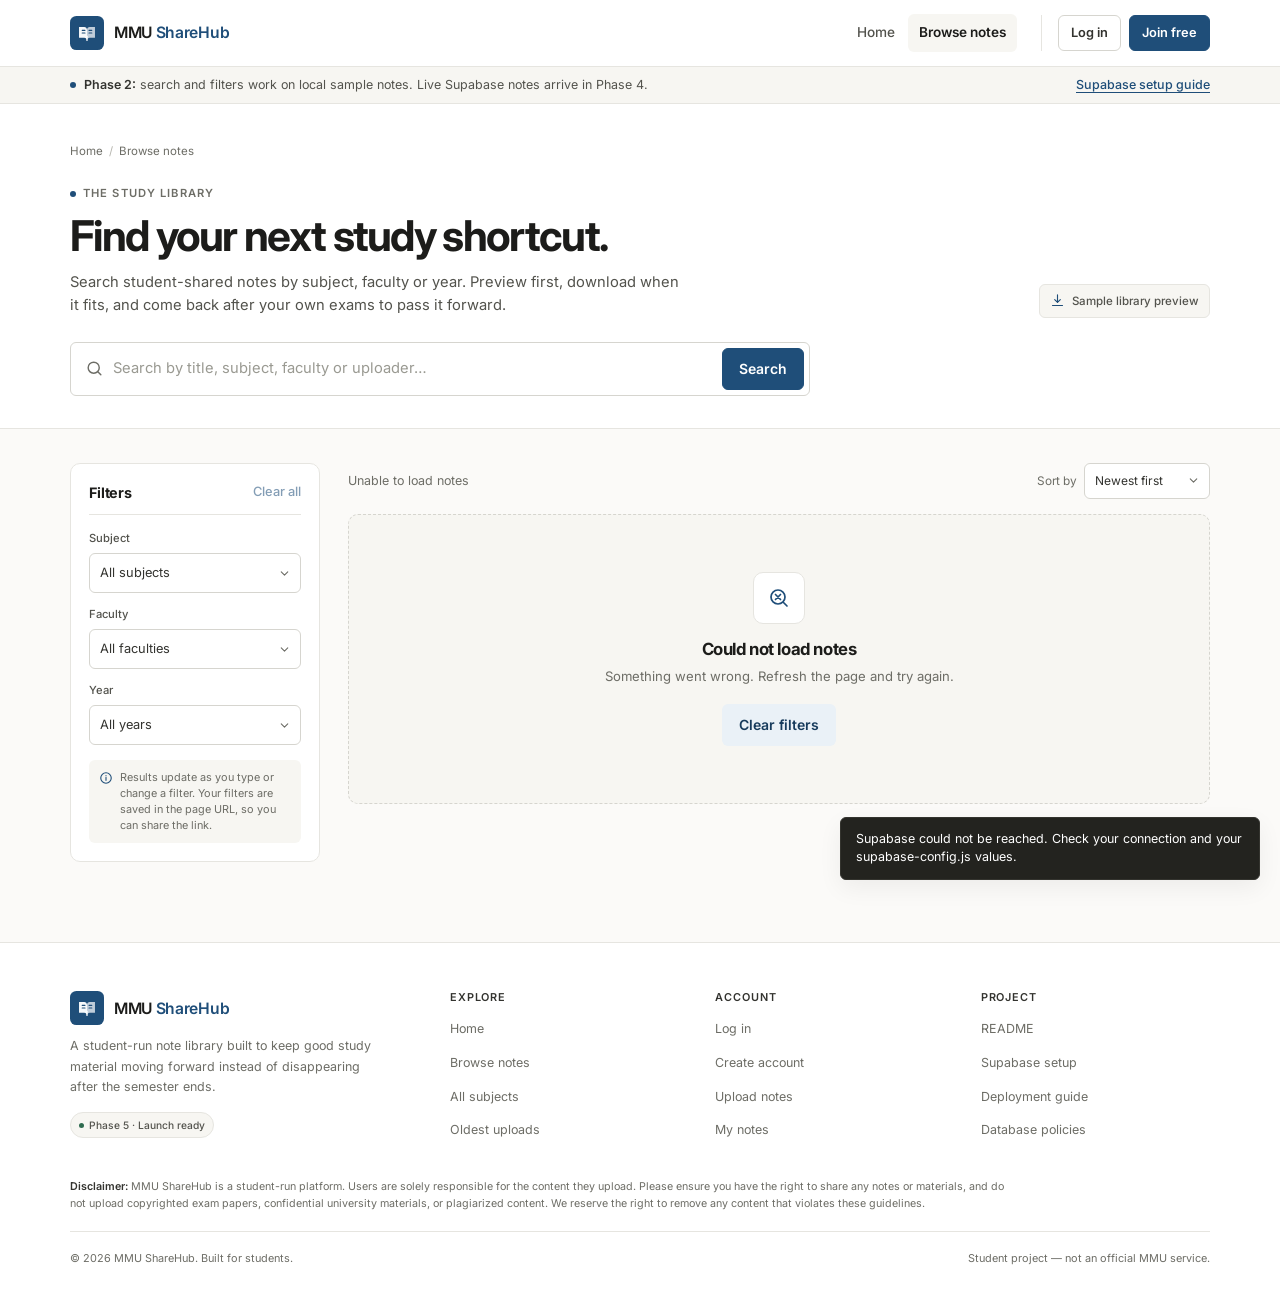
==== browse.html @ 8dc892ee "Initial Commit" ====
<!DOCTYPE html>
<html lang="en">
<head>
  <meta charset="UTF-8">
  <meta name="viewport" content="width=device-width, initial-scale=1.0">
  <meta name="description" content="Browse and search student-shared exam notes by subject, faculty and year. Preview or download for free on MMU ShareHub.">
  <meta name="theme-color" content="#1f4e79">
  <title>Browse notes — MMU ShareHub</title>
  <link rel="preconnect" href="https://fonts.googleapis.com">
  <link rel="preconnect" href="https://fonts.gstatic.com" crossorigin>
  <link href="https://fonts.googleapis.com/css2?family=Inter:wght@400;500;600;700&display=swap" rel="stylesheet">
  <link rel="icon" href="assets/favicon.svg" type="image/svg+xml">
  <link rel="stylesheet" href="css/styles.css">
</head>
<body data-page="browse">
  <a class="skip-link" href="#main">Skip to content</a>

  <header class="site-header" data-header>
    <div class="container header-inner">
      <a class="brand" href="index.html" aria-label="MMU ShareHub home">
        <span class="brand-mark">
          <img src="assets/logo-mark.svg" alt="" width="41" height="41">
        </span>
        <span class="brand-name">MMU <span>ShareHub</span></span>
      </a>

      <button class="nav-toggle" type="button" aria-label="Open navigation" aria-expanded="false" aria-controls="site-nav" data-nav-toggle>
        <span></span>
        <span></span>
        <span></span>
      </button>

      <nav class="site-nav" id="site-nav" aria-label="Main navigation">
        <div class="nav-links">
          <a class="nav-link" href="index.html" data-page="home">Home</a>
          <a class="nav-link" href="browse.html" data-page="browse">Browse notes</a>
        </div>

        <div class="nav-auth auth-guest">
          <a class="btn btn-ghost btn-sm" href="login.html">Log in</a>
          <a class="btn btn-primary btn-sm" href="register.html">Join free</a>
        </div>

        <div class="nav-auth auth-user" hidden>
          <a class="nav-link" href="upload.html" data-page="upload">Upload</a>
          <a class="nav-link nav-account" href="profile.html" data-page="profile">
            <span class="avatar nav-account__avatar" data-user-avatar aria-hidden="true">?</span>
            <span class="nav-account__name" data-user-name>My notes</span>
          </a>
          <button class="btn btn-ghost btn-sm" type="button" data-logout>Log out</button>
        </div>
      </nav>
    </div>
  </header>

  <div class="phase-banner">
    <div class="container phase-banner__inner">
      <span class="phase-banner__dot" aria-hidden="true"></span>
      <span><strong>Phase 2:</strong> search and filters work on local sample notes. Live Supabase notes arrive in Phase 4.</span>
      <a href="docs/supabase-setup.md" target="_blank" rel="noopener">Supabase setup guide</a>
    </div>
  </div>

  <main id="main">
    <!-- Browse page heading and main search -->
    <section class="page-hero" aria-labelledby="browse-title">
      <div class="container">
        <nav class="breadcrumb" aria-label="Breadcrumb">
          <a href="index.html">Home</a>
          <span class="breadcrumb__sep" aria-hidden="true">/</span>
          <span aria-current="page">Browse notes</span>
        </nav>

        <div class="page-hero__row">
          <div>
            <span class="eyebrow"><span class="eyebrow__dot" aria-hidden="true"></span> The study library</span>
            <h1 id="browse-title">Find your next study shortcut.</h1>
            <p>Search student-shared notes by subject, faculty or year. Preview first, download when it fits, and come back after your own exams to pass it forward.</p>
          </div>
          <div class="page-hero__aside">
            <svg viewBox="0 0 24 24" aria-hidden="true"><path d="M12 3v12m0 0 4.5-4.5M12 15l-4.5-4.5M4 20h16"/></svg>
            Sample library preview
          </div>
        </div>

        <form class="search-bar" id="browse-search-form" role="search">
          <svg viewBox="0 0 24 24" aria-hidden="true">
            <circle cx="11" cy="11" r="7"/>
            <path d="m20 20-3.5-3.5"/>
          </svg>
          <label class="sr-only" for="note-search">Search notes by title, subject or uploader</label>
          <input id="note-search" type="search" placeholder="Search by title, subject, faculty or uploader…" autocomplete="off">
          <button class="btn btn-primary" type="submit">Search</button>
        </form>
      </div>
    </section>

    <div class="container browse-layout">
      <!-- Sidebar filters -->
      <aside aria-labelledby="filter-heading">
        <div class="filter-panel" id="filter-form">
          <div class="filter-panel__head">
            <h2 id="filter-heading">Filters</h2>
            <button class="link-button" id="clear-filters" type="button" disabled>Clear all</button>
          </div>

          <div class="filter-fields">
            <div class="filter-field">
              <label for="subject-filter">Subject</label>
              <select id="subject-filter" name="subject">
                <option value="">All subjects</option>
              </select>
            </div>

            <div class="filter-field">
              <label for="faculty-filter">Faculty</label>
              <select id="faculty-filter" name="faculty">
                <option value="">All faculties</option>
              </select>
            </div>

            <div class="filter-field">
              <label for="year-filter">Year</label>
              <select id="year-filter" name="year">
                <option value="">All years</option>
              </select>
            </div>
          </div>

          <div class="filter-note">
            <svg viewBox="0 0 24 24" aria-hidden="true"><circle cx="12" cy="12" r="9"/><path d="M12 11v5m0-8v.01"/></svg>
            <span>Results update as you type or change a filter. Your filters are saved in the page URL, so you can share the link.</span>
          </div>
        </div>
      </aside>

      <!-- Results -->
      <section class="browse-results" aria-labelledby="results-heading">
        <h2 class="sr-only" id="results-heading">Note results</h2>

        <div class="results-toolbar">
          <p id="results-count" aria-live="polite">Loading notes…</p>
          <div class="sort-control">
            <label for="sort-select">Sort by</label>
            <select id="sort-select" name="sort">
              <option value="newest">Newest first</option>
              <option value="oldest">Oldest first</option>
              <option value="title">Title A–Z</option>
              <option value="subject">Subject A–Z</option>
            </select>
          </div>
        </div>

        <div class="notes-grid" id="browse-notes" aria-live="polite"></div>

        <div class="empty-state" id="empty-state" hidden>
          <span class="empty-state__icon" aria-hidden="true">
            <svg viewBox="0 0 24 24"><circle cx="11" cy="11" r="7"/><path d="m20 20-3.5-3.5M8.5 8.5l5 5m0-5-5 5"/></svg>
          </span>
          <h3 id="empty-title">No notes found</h3>
          <p id="empty-description">Try a different subject, faculty or year.</p>
          <button class="btn btn-soft" type="button" id="empty-clear">Clear filters</button>
        </div>
      </section>
    </div>
  </main>

  <footer class="site-footer">
    <div class="container">
      <div class="footer-grid">
        <div class="footer-brand">
          <a class="brand" href="index.html" aria-label="MMU ShareHub home">
            <span class="brand-mark">
              <img src="assets/logo-mark.svg" alt="" width="41" height="41">
            </span>
            <span class="brand-name">MMU <span>ShareHub</span></span>
          </a>
          <p>A student-run note library built to keep good study material moving forward instead of disappearing after the semester ends.</p>
          <span class="footer-badge">Phase 5 · Launch ready</span>
        </div>

        <div class="footer-col">
          <h2>Explore</h2>
          <ul>
            <li><a href="index.html">Home</a></li>
            <li><a href="browse.html">Browse notes</a></li>
            <li><a href="browse.html?sort=title">All subjects</a></li>
            <li><a href="browse.html?sort=oldest">Oldest uploads</a></li>
          </ul>
        </div>

        <div class="footer-col">
          <h2>Account</h2>
          <ul>
            <li><a href="login.html">Log in</a></li>
            <li><a href="register.html">Create account</a></li>
            <li><a href="upload.html">Upload notes</a></li>
            <li><a href="profile.html">My notes</a></li>
          </ul>
        </div>

        <div class="footer-col">
          <h2>Project</h2>
          <ul>
            <li><a href="README.md" target="_blank" rel="noopener">README</a></li>
            <li><a href="docs/supabase-setup.md" target="_blank" rel="noopener">Supabase setup</a></li>
            <li><a href="docs/deployment.md" target="_blank" rel="noopener">Deployment guide</a></li>
            <li><a href="docs/database-policies.md" target="_blank" rel="noopener">Database policies</a></li>
          </ul>
        </div>
      </div>

      <div class="footer-disclaimer">
        <strong>Disclaimer:</strong> MMU ShareHub is a student-run platform. Users are solely responsible for the content they upload. Please ensure you have the right to share any notes or materials, and do not upload copyrighted exam papers, confidential university materials, or plagiarized content. We reserve the right to remove any content that violates these guidelines.
      </div>

      <div class="footer-bottom">
        <p>© <span data-year>2026</span> MMU ShareHub. Built for students.</p>
        <p>Student project — not an official MMU service.</p>
      </div>
    </div>
  </footer>

  <script type="module" src="js/main.js"></script>
  <script type="module" src="js/browse.js"></script>
</body>
</html>
---- css/styles.css ----
/* ==========================================================================
   MMU ShareHub — Global styles
   Phase 2: clean, minimal academic theme + authentication UI.

   Design notes
   - Warm neutral background, white surfaces, one deep navy accent.
   - Thin borders and small shadows instead of gradients and glows.
   - Clear type hierarchy, generous spacing, understated document cards.
   ========================================================================== */

:root {
  --ink: #1c1c1a;
  --ink-soft: #33332f;
  --muted: #6d6d66;
  --muted-dark: #53534d;
  --line: #e6e5e0;
  --line-strong: #d6d5cf;
  --surface: #ffffff;
  --surface-soft: #f7f6f2;
  --surface-tint: #edf2f6;
  --bg: #fbfaf8;
  --brand: #1f4e79;
  --brand-dark: #173b5c;
  --brand-deep: #102c45;
  --brand-soft: #eaf1f7;
  --accent: #2e6b4f;
  --accent-soft: #edf5f0;
  --amber: #9a6a15;
  --amber-soft: #fbf4e6;
  --danger: #b42318;
  --danger-soft: #fef3f2;
  --success: #1f6b4a;
  --success-soft: #edf7f1;
  --shadow-sm: 0 1px 2px rgba(24, 24, 20, 0.04);
  --shadow-md: 0 8px 24px rgba(24, 24, 20, 0.06);
  --shadow-lg: 0 24px 60px rgba(24, 24, 20, 0.09);
  --radius-sm: 6px;
  --radius-md: 10px;
  --radius-lg: 12px;
  --radius-xl: 16px;
  --font-sans: "Inter", -apple-system, BlinkMacSystemFont, "Segoe UI", Roboto,
    "Helvetica Neue", Arial, sans-serif;
  --container: 1140px;
}

/* --------------------------------------------------------------------------
   1. Reset and base
   -------------------------------------------------------------------------- */

*,
*::before,
*::after {
  box-sizing: border-box;
}

html {
  scroll-behavior: smooth;
}

body {
  margin: 0;
  font-family: var(--font-sans);
  font-size: 16px;
  line-height: 1.6;
  color: var(--ink);
  background: var(--bg);
  -webkit-font-smoothing: antialiased;
  text-rendering: optimizeLegibility;
}

body.nav-open {
  overflow: hidden;
}

h1,
h2,
h3,
h4,
p,
figure,
blockquote {
  margin: 0;
}

h1,
h2,
h3,
h4 {
  line-height: 1.2;
  letter-spacing: -0.025em;
}

ul,
ol {
  margin: 0;
  padding: 0;
  list-style: none;
}

a {
  color: inherit;
  text-decoration: none;
}

img,
svg {
  display: block;
  max-width: 100%;
}

button,
input,
select,
textarea {
  font: inherit;
}

button {
  cursor: pointer;
}

button:disabled {
  cursor: not-allowed;
  opacity: 0.55;
}

code {
  padding: 1px 5px;
  border: 1px solid var(--line);
  border-radius: 4px;
  background: var(--surface-soft);
  color: var(--ink-soft);
  font-family: Consolas, Monaco, "Courier New", monospace;
  font-size: 0.92em;
}

[hidden] {
  display: none !important;
}

::selection {
  background: var(--brand);
  color: #fff;
}

:focus-visible {
  outline: 3px solid rgba(31, 78, 121, 0.26);
  outline-offset: 2px;
  border-radius: 4px;
}

.container {
  width: min(var(--container), calc(100% - 48px));
  margin-inline: auto;
}

.sr-only {
  position: absolute;
  width: 1px;
  height: 1px;
  padding: 0;
  margin: -1px;
  overflow: hidden;
  clip: rect(0, 0, 0, 0);
  white-space: nowrap;
  border: 0;
}

.skip-link {
  position: fixed;
  top: 10px;
  left: 10px;
  z-index: 200;
  padding: 9px 14px;
  background: var(--ink);
  color: #fff;
  border-radius: var(--radius-sm);
  transform: translateY(-160%);
  transition: transform 0.18s ease;
}

.skip-link:focus {
  transform: translateY(0);
}

/* --------------------------------------------------------------------------
   2. Buttons and shared text
   -------------------------------------------------------------------------- */

.btn {
  display: inline-flex;
  align-items: center;
  justify-content: center;
  gap: 7px;
  min-height: 42px;
  padding: 10px 16px;
  border: 1px solid transparent;
  border-radius: var(--radius-sm);
  font-size: 0.875rem;
  font-weight: 600;
  line-height: 1.1;
  white-space: nowrap;
  transition: background-color 0.16s ease, border-color 0.16s ease,
    color 0.16s ease, box-shadow 0.16s ease;
}

.btn svg {
  width: 17px;
  height: 17px;
  flex: 0 0 auto;
  fill: none;
  stroke: currentColor;
  stroke-width: 1.9;
  stroke-linecap: round;
  stroke-linejoin: round;
}

.btn-primary {
  color: #fff;
  background: var(--brand);
  border-color: var(--brand);
}

.btn-primary:hover {
  background: var(--brand-dark);
  border-color: var(--brand-dark);
}

.btn-danger {
  color: #fff;
  background: var(--danger);
  border-color: var(--danger);
}

.btn-danger:hover {
  background: #912016;
  border-color: #912016;
}

.btn-soft {
  color: var(--brand-dark);
  background: var(--brand-soft);
  border-color: transparent;
}

.btn-soft:hover {
  background: #dfeaf3;
}

.btn-ghost {
  color: var(--ink-soft);
  background: var(--surface);
  border-color: var(--line-strong);
}

.btn-ghost:hover {
  background: var(--surface-soft);
  border-color: #c6c5be;
}

.btn-white {
  color: var(--brand-deep);
  background: #fff;
  border-color: #fff;
}

.btn-white:hover {
  background: #f1f0eb;
  border-color: #f1f0eb;
}

.btn-outline-light {
  color: #fff;
  background: transparent;
  border-color: rgba(255, 255, 255, 0.4);
}

.btn-outline-light:hover {
  background: rgba(255, 255, 255, 0.08);
  border-color: rgba(255, 255, 255, 0.65);
}

.btn-sm {
  min-height: 36px;
  padding: 7px 12px;
  font-size: 0.8rem;
}

.btn-lg {
  min-height: 48px;
  padding: 12px 20px;
  font-size: 0.94rem;
}

.btn-block {
  width: 100%;
}

.btn.is-loading {
  cursor: progress;
  opacity: 0.75;
}

.link-button {
  padding: 0;
  border: 0;
  background: transparent;
  color: var(--brand);
  font-size: 0.8rem;
  font-weight: 500;
}

.link-button:hover {
  color: var(--brand-dark);
  text-decoration: underline;
  text-underline-offset: 3px;
}

.text-link {
  display: inline-flex;
  align-items: center;
  gap: 6px;
  color: var(--brand);
  font-size: 0.875rem;
  font-weight: 600;
}

.text-link svg {
  width: 16px;
  height: 16px;
  fill: none;
  stroke: currentColor;
  stroke-width: 2;
  stroke-linecap: round;
  stroke-linejoin: round;
  transition: transform 0.16s ease;
}

.text-link:hover svg {
  transform: translateX(2px);
}

.eyebrow {
  display: inline-flex;
  align-items: center;
  gap: 7px;
  color: var(--muted);
  font-size: 0.7rem;
  font-weight: 600;
  letter-spacing: 0.1em;
  text-transform: uppercase;
}

.eyebrow__dot {
  width: 6px;
  height: 6px;
  border-radius: 50%;
  background: var(--brand);
}

.eyebrow--light {
  color: rgba(255, 255, 255, 0.6);
}

.text-accent {
  color: var(--brand);
}

.muted {
  color: var(--muted);
}

/* --------------------------------------------------------------------------
   3. Header and navigation
   -------------------------------------------------------------------------- */

.site-header {
  position: sticky;
  top: 0;
  z-index: 60;
  background: rgba(255, 255, 255, 0.97);
  border-bottom: 1px solid var(--line);
  backdrop-filter: blur(12px);
  -webkit-backdrop-filter: blur(12px);
}

.site-header.is-scrolled {
  box-shadow: 0 1px 10px rgba(24, 24, 20, 0.05);
}

.header-inner {
  display: flex;
  align-items: center;
  justify-content: space-between;
  gap: 24px;
  min-height: 66px;
}

.brand {
  display: inline-flex;
  align-items: center;
  gap: 10px;
  flex: 0 0 auto;
}

.brand-mark {
  display: grid;
  place-items: center;
  width: 34px;
  height: 34px;
  border-radius: 8px;
}

.brand-mark svg,
.brand-mark img {
  width: 34px;
  height: 34px;
}

.brand-name {
  font-size: 0.98rem;
  font-weight: 600;
  letter-spacing: -0.02em;
  color: var(--ink);
}

.brand-name span {
  color: var(--brand);
}

.site-nav {
  display: flex;
  align-items: center;
  gap: 18px;
}

.nav-links,
.nav-auth {
  display: flex;
  align-items: center;
}

.nav-links {
  gap: 2px;
}

.nav-link {
  display: inline-flex;
  align-items: center;
  gap: 7px;
  min-height: 36px;
  padding: 8px 11px;
  border-radius: var(--radius-sm);
  color: var(--muted-dark);
  font-size: 0.85rem;
  font-weight: 500;
  transition: background-color 0.16s ease, color 0.16s ease;
}

.nav-link:hover {
  color: var(--ink);
  background: var(--surface-soft);
}

.nav-link[aria-current="page"] {
  color: var(--ink);
  background: var(--surface-soft);
  font-weight: 600;
}

.nav-account {
  padding-right: 9px;
}

.nav-account__avatar {
  display: inline-grid;
  place-items: center;
  width: 24px;
  height: 24px;
  flex: 0 0 auto;
  border-radius: 50%;
  background: var(--brand-soft);
  color: var(--brand-dark);
  font-size: 0.58rem;
  font-weight: 600;
  letter-spacing: 0.01em;
}

.nav-account__name {
  max-width: 112px;
  overflow: hidden;
  text-overflow: ellipsis;
  white-space: nowrap;
}

.nav-auth {
  gap: 8px;
  margin-left: 6px;
  padding-left: 16px;
  border-left: 1px solid var(--line);
}

/* Hide both auth blocks until a saved session has been restored. */
body.auth-pending .nav-auth {
  visibility: hidden;
}

.nav-toggle {
  display: none;
  width: 42px;
  height: 40px;
  padding: 10px;
  border: 1px solid var(--line-strong);
  border-radius: var(--radius-sm);
  background: #fff;
}

.nav-toggle span {
  display: block;
  width: 19px;
  height: 2px;
  margin: 4px auto;
  border-radius: 2px;
  background: var(--ink);
  transition: transform 0.18s ease, opacity 0.18s ease;
}

body.nav-open .nav-toggle span:nth-child(1) {
  transform: translateY(6px) rotate(45deg);
}

body.nav-open .nav-toggle span:nth-child(2) {
  opacity: 0;
}

body.nav-open .nav-toggle span:nth-child(3) {
  transform: translateY(-6px) rotate(-45deg);
}

/* --------------------------------------------------------------------------
   4. Phase banner
   -------------------------------------------------------------------------- */

.phase-banner {
  background: var(--surface-soft);
  border-bottom: 1px solid var(--line);
  color: var(--muted-dark);
}

.phase-banner__inner {
  display: flex;
  align-items: center;
  gap: 8px;
  min-height: 36px;
  padding-block: 7px;
  font-size: 0.78rem;
}

.phase-banner__dot {
  width: 6px;
  height: 6px;
  flex: 0 0 auto;
  border-radius: 50%;
  background: var(--brand);
}

.phase-banner strong {
  color: var(--ink-soft);
  font-weight: 600;
}

.phase-banner a {
  margin-left: auto;
  color: var(--brand);
  font-weight: 500;
  text-decoration: underline;
  text-underline-offset: 3px;
}

/* --------------------------------------------------------------------------
   5. Home hero
   -------------------------------------------------------------------------- */

.hero {
  padding: 72px 0 64px;
  background: #fff;
  border-bottom: 1px solid var(--line);
}

.hero__grid {
  display: grid;
  grid-template-columns: minmax(0, 1.08fr) minmax(320px, 0.92fr);
  gap: 60px;
  align-items: center;
}

.hero__badge {
  display: inline-flex;
  align-items: center;
  gap: 8px;
  color: var(--muted-dark);
  font-size: 0.78rem;
  font-weight: 500;
}

.hero__badge-icon {
  display: grid;
  place-items: center;
  width: 22px;
  height: 22px;
  border-radius: 50%;
  background: var(--brand-soft);
}

.hero__badge svg {
  width: 12px;
  height: 12px;
  fill: none;
  stroke: var(--brand);
  stroke-width: 2.1;
  stroke-linecap: round;
  stroke-linejoin: round;
}

.hero h1 {
  max-width: 690px;
  margin-top: 18px;
  font-size: clamp(2.55rem, 4.7vw, 3.75rem);
  line-height: 1.04;
  letter-spacing: -0.045em;
  color: var(--ink);
}

.hero__copy > p {
  max-width: 560px;
  margin-top: 20px;
  color: var(--muted-dark);
  font-size: 1.02rem;
  line-height: 1.7;
}

.hero-search,
.search-bar {
  display: flex;
  align-items: center;
  gap: 9px;
  width: min(100%, 560px);
  margin-top: 28px;
  padding: 5px 5px 5px 14px;
  border: 1px solid var(--line-strong);
  border-radius: var(--radius-sm);
  background: #fff;
  transition: border-color 0.16s ease, box-shadow 0.16s ease;
}

.hero-search:focus-within,
.search-bar:focus-within {
  border-color: var(--brand);
  box-shadow: 0 0 0 3px rgba(31, 78, 121, 0.1);
}

.hero-search > svg,
.search-bar > svg {
  width: 19px;
  height: 19px;
  flex: 0 0 auto;
  fill: none;
  stroke: var(--muted);
  stroke-width: 1.8;
  stroke-linecap: round;
}

.hero-search input,
.search-bar input {
  flex: 1;
  min-width: 0;
  padding: 8px 0;
  border: 0;
  outline: 0;
  background: transparent;
  color: var(--ink);
  font-size: 0.92rem;
}

.hero-search input::placeholder,
.search-bar input::placeholder {
  color: #9a9a92;
}

.hero-search .btn,
.search-bar .btn {
  flex: 0 0 auto;
  min-height: 42px;
}

.popular-searches {
  display: flex;
  align-items: center;
  flex-wrap: wrap;
  gap: 5px 12px;
  margin-top: 14px;
  color: var(--muted);
  font-size: 0.78rem;
}

.popular-searches span {
  font-weight: 500;
}

.popular-searches a {
  color: var(--brand);
  text-decoration: underline;
  text-decoration-color: #cfdbe5;
  text-underline-offset: 3px;
}

.popular-searches a:hover {
  color: var(--brand-dark);
  text-decoration-color: currentColor;
}

.hero__proof {
  display: flex;
  flex-wrap: wrap;
  gap: 10px 20px;
  margin-top: 26px;
  color: var(--muted-dark);
  font-size: 0.8rem;
}

.hero__proof li {
  display: inline-flex;
  align-items: center;
  gap: 6px;
}

.hero__proof svg {
  width: 15px;
  height: 15px;
  fill: none;
  stroke: var(--accent);
  stroke-width: 2.2;
  stroke-linecap: round;
  stroke-linejoin: round;
}

/* --------------------------------------------------------------------------
   6. Hero document preview
   -------------------------------------------------------------------------- */

.hero-preview {
  width: min(100%, 430px);
  margin-left: auto;
  padding: 16px;
  border: 1px solid var(--line);
  border-radius: var(--radius-lg);
  background: var(--surface-soft);
  box-shadow: var(--shadow-sm);
}

.hero-preview__head,
.hero-preview__foot {
  display: flex;
  align-items: center;
  justify-content: space-between;
  gap: 12px;
}

.hero-preview__label {
  color: var(--muted-dark);
  font-size: 0.68rem;
  font-weight: 600;
  letter-spacing: 0.08em;
  text-transform: uppercase;
}

.hero-preview__sample {
  padding: 2px 7px;
  border: 1px solid var(--line);
  border-radius: 999px;
  background: #fff;
  color: var(--muted);
  font-size: 0.66rem;
  font-weight: 500;
}

.preview-note {
  margin-top: 13px;
  padding: 22px;
  border: 1px solid var(--line);
  border-radius: var(--radius-md);
  background: #fff;
  box-shadow: var(--shadow-sm);
}

.preview-note__top {
  display: flex;
  align-items: center;
  justify-content: space-between;
  gap: 12px;
}

.preview-note__date {
  color: var(--muted);
  font-size: 0.68rem;
}

.preview-note__subject {
  margin-top: 22px;
  color: var(--brand);
  font-size: 0.66rem;
  font-weight: 600;
  letter-spacing: 0.09em;
  text-transform: uppercase;
}

.preview-note__title {
  margin-top: 5px;
  font-size: 1.45rem;
  line-height: 1.18;
  letter-spacing: -0.035em;
}

.preview-note__description {
  margin-top: 10px;
  color: var(--muted);
  font-size: 0.78rem;
  line-height: 1.55;
}

.preview-note__lines {
  display: grid;
  gap: 8px;
  margin-top: 18px;
}

.preview-note__lines span {
  height: 6px;
  border-radius: 3px;
  background: #f0efea;
}

.preview-note__lines span:nth-child(1) {
  width: 92%;
}

.preview-note__lines span:nth-child(2) {
  width: 78%;
}

.preview-note__lines span:nth-child(3) {
  width: 60%;
}

.preview-note__footer {
  display: flex;
  align-items: center;
  gap: 9px;
  margin-top: 20px;
  padding-top: 14px;
  border-top: 1px solid var(--line);
}

.preview-note__footer .avatar {
  width: 30px;
  height: 30px;
  font-size: 0.62rem;
}

.preview-note__uploader {
  display: flex;
  min-width: 0;
  flex-direction: column;
  line-height: 1.35;
}

.preview-note__uploader strong {
  overflow: hidden;
  font-size: 0.72rem;
  font-weight: 600;
  text-overflow: ellipsis;
  white-space: nowrap;
}

.preview-note__uploader small {
  color: var(--muted);
  font-size: 0.64rem;
}

.preview-note__action {
  margin-left: auto;
  color: var(--brand);
  font-size: 0.68rem;
  font-weight: 600;
  white-space: nowrap;
}

.hero-preview__foot {
  margin-top: 13px;
  color: var(--muted);
  font-size: 0.68rem;
}

/* --------------------------------------------------------------------------
   7. Trust strip
   -------------------------------------------------------------------------- */

.trust-strip-wrap {
  background: #fff;
  border-bottom: 1px solid var(--line);
}

.trust-strip {
  display: grid;
  grid-template-columns: repeat(3, minmax(0, 1fr));
}

.trust-item {
  display: flex;
  align-items: center;
  gap: 11px;
  min-width: 0;
  padding: 18px 26px;
  border-left: 1px solid var(--line);
}

.trust-item:first-child {
  padding-left: 0;
  border-left: 0;
}

.trust-item:last-child {
  padding-right: 0;
}

.trust-item__icon {
  display: grid;
  place-items: center;
  width: 32px;
  height: 32px;
  flex: 0 0 auto;
  border-radius: var(--radius-sm);
  background: var(--surface-soft);
  color: var(--brand);
}

.trust-item__icon svg {
  width: 17px;
  height: 17px;
  fill: none;
  stroke: currentColor;
  stroke-width: 1.8;
  stroke-linecap: round;
  stroke-linejoin: round;
}

.trust-item strong,
.trust-item span {
  display: block;
}

.trust-item strong {
  font-size: 0.82rem;
  font-weight: 600;
  line-height: 1.35;
}

.trust-item span {
  margin-top: 1px;
  color: var(--muted);
  font-size: 0.74rem;
  line-height: 1.4;
}

/* --------------------------------------------------------------------------
   8. Sections and note cards
   -------------------------------------------------------------------------- */

.section {
  padding: 72px 0;
}

.section--tight {
  padding: 48px 0;
}

.section--white {
  border-block: 1px solid var(--line);
  background: var(--surface-soft);
}

.section-heading {
  display: flex;
  align-items: flex-end;
  justify-content: space-between;
  gap: 24px;
  margin-bottom: 26px;
}

.section-heading h2 {
  margin-top: 7px;
  font-size: clamp(1.6rem, 2.8vw, 2rem);
  letter-spacing: -0.035em;
}

.section-heading p {
  max-width: 560px;
  margin-top: 7px;
  color: var(--muted);
  font-size: 0.9rem;
}

.preview-pill {
  display: inline-flex;
  align-items: center;
  gap: 5px;
  padding: 3px 8px;
  margin-left: 8px;
  border: 1px solid #eadcc0;
  border-radius: 999px;
  background: #fdf8ed;
  color: #7d5a16;
  font-size: 0.65rem;
  font-style: normal;
  font-weight: 500;
  letter-spacing: 0;
  vertical-align: middle;
}

.preview-pill::before {
  content: "";
  width: 5px;
  height: 5px;
  border-radius: 50%;
  background: #c1912d;
}

.notes-grid {
  display: grid;
  grid-template-columns: repeat(3, minmax(0, 1fr));
  gap: 18px;
}

.note-card {
  display: flex;
  flex-direction: column;
  min-width: 0;
  padding: 19px;
  border: 1px solid var(--line);
  border-radius: var(--radius-md);
  background: #fff;
  box-shadow: var(--shadow-sm);
  transition: border-color 0.16s ease, box-shadow 0.16s ease;
}

.note-card:hover {
  border-color: #cfcdc4;
  box-shadow: 0 4px 14px rgba(24, 24, 20, 0.055);
}

.note-card__top {
  display: flex;
  align-items: center;
  justify-content: space-between;
  gap: 12px;
}

.note-card__size {
  color: var(--muted);
  font-size: 0.7rem;
}

.note-card__body {
  display: flex;
  flex: 1;
  flex-direction: column;
  padding-top: 14px;
}

.note-card__tags {
  display: flex;
  flex-wrap: wrap;
  gap: 5px;
}

.tag {
  display: inline-flex;
  align-items: center;
  min-height: 22px;
  padding: 2px 7px;
  border-radius: 4px;
  background: var(--surface-tint);
  color: var(--brand-dark);
  font-size: 0.65rem;
  font-weight: 500;
  line-height: 1.35;
}

.tag--subtle {
  background: #f4f3ef;
  color: var(--muted-dark);
}

.note-card__title {
  margin-top: 11px;
  font-size: 1rem;
  line-height: 1.4;
  letter-spacing: -0.015em;
}

.note-card__title a:hover {
  color: var(--brand);
  text-decoration: underline;
  text-underline-offset: 3px;
}

.note-card__description {
  display: -webkit-box;
  margin-top: 7px;
  overflow: hidden;
  color: var(--muted);
  font-size: 0.82rem;
  line-height: 1.55;
  -webkit-box-orient: vertical;
  -webkit-line-clamp: 3;
}

.note-card__faculty {
  margin-top: 10px;
  color: var(--muted-dark);
  font-size: 0.7rem;
}

.note-card__meta {
  display: flex;
  align-items: center;
  gap: 8px;
  margin-top: 18px;
  padding-top: 13px;
  border-top: 1px solid #f0efea;
}

.avatar {
  display: inline-grid;
  place-items: center;
  width: 30px;
  height: 30px;
  flex: 0 0 auto;
  border-radius: 50%;
  background: #e9eef3;
  color: #2b5578;
  font-size: 0.62rem;
  font-weight: 600;
  letter-spacing: 0.01em;
}

.avatar--tone-1 {
  background: #e9f1ec;
  color: #2b5d44;
}

.avatar--tone-2 {
  background: #f5eee2;
  color: #7a4f14;
}

.avatar--tone-3 {
  background: #f0eaf4;
  color: #5b3f75;
}

.note-card__uploader {
  display: flex;
  min-width: 0;
  flex-direction: column;
  line-height: 1.35;
}

.note-card__uploader small {
  color: var(--muted);
  font-size: 0.6rem;
}

.note-card__uploader strong {
  overflow: hidden;
  font-size: 0.72rem;
  font-weight: 500;
  text-overflow: ellipsis;
  white-space: nowrap;
}

.note-card__date {
  margin-left: auto;
  color: var(--muted);
  font-size: 0.65rem;
  white-space: nowrap;
}

.note-card__actions {
  display: flex;
  gap: 7px;
  margin-top: 13px;
}

.note-card__actions .btn {
  flex: 1;
  min-width: 0;
  padding-inline: 8px;
}

.note-card__actions .btn svg {
  width: 15px;
  height: 15px;
}

.file-badge {
  display: inline-flex;
  align-items: center;
  min-height: 22px;
  padding: 3px 7px;
  border-radius: 4px;
  font-size: 0.63rem;
  font-weight: 600;
  letter-spacing: 0.06em;
}

.file-badge--pdf {
  color: #a52a36;
  background: #fceef0;
}

.file-badge--doc {
  color: #23508f;
  background: #ecf1f9;
}

.file-badge--ppt {
  color: #9a5210;
  background: #fbf1e6;
}

.file-badge--txt {
  color: #545f6b;
  background: #eef1f3;
}

.file-badge--img {
  color: #25634a;
  background: #ebf4ef;
}

.file-badge--file {
  color: #5d646b;
  background: #f0f1f2;
}

/* Skeleton loading state */
.skeleton-card {
  min-height: 320px;
  pointer-events: none;
}

.skeleton {
  border-radius: 5px;
  background: linear-gradient(90deg, #efeee9 25%, #f8f7f3 42%, #efeee9 65%);
  background-size: 400% 100%;
  animation: shimmer 1.5s ease infinite;
}

.skeleton--badge {
  width: 50px;
  height: 22px;
}

.skeleton--title {
  width: 90%;
  height: 20px;
  margin-top: 22px;
}

.skeleton--text {
  width: 100%;
  height: 10px;
  margin-top: 10px;
}

.skeleton--short {
  width: 64%;
}

.skeleton--footer {
  width: 76%;
  height: 30px;
  margin-top: auto;
}

@keyframes shimmer {
  0% {
    background-position: 100% 0;
  }
  100% {
    background-position: 0 0;
  }
}

/* --------------------------------------------------------------------------
   9. How it works
   -------------------------------------------------------------------------- */

.steps-grid {
  display: grid;
  grid-template-columns: repeat(3, minmax(0, 1fr));
  gap: 18px;
}

.step-card {
  position: relative;
  padding: 24px;
  border: 1px solid var(--line);
  border-radius: var(--radius-md);
  background: #fff;
}

.step-card::after {
  content: attr(data-step);
  position: absolute;
  top: 26px;
  right: 24px;
  color: var(--muted);
  font-size: 0.68rem;
  font-weight: 600;
  letter-spacing: 0.08em;
}

.step-card__icon {
  display: grid;
  place-items: center;
  width: 36px;
  height: 36px;
  border-radius: var(--radius-sm);
  background: var(--surface-soft);
  color: var(--brand);
}

.step-card__icon svg {
  width: 18px;
  height: 18px;
  fill: none;
  stroke: currentColor;
  stroke-width: 1.8;
  stroke-linecap: round;
  stroke-linejoin: round;
}

.step-card h3 {
  margin-top: 18px;
  font-size: 1rem;
}

.step-card p {
  margin-top: 7px;
  color: var(--muted);
  font-size: 0.82rem;
}

/* --------------------------------------------------------------------------
   10. Call-to-action band
   -------------------------------------------------------------------------- */

.cta-band {
  display: flex;
  align-items: center;
  justify-content: space-between;
  gap: 32px;
  padding: 42px 44px;
  border-radius: var(--radius-lg);
  background: var(--brand-deep);
  color: #fff;
}

.cta-band h2 {
  max-width: 610px;
  font-size: clamp(1.55rem, 2.8vw, 2rem);
  letter-spacing: -0.03em;
}

.cta-band p {
  max-width: 570px;
  margin-top: 9px;
  color: rgba(255, 255, 255, 0.68);
  font-size: 0.88rem;
}

.cta-band__actions {
  display: flex;
  flex-wrap: wrap;
  gap: 9px;
  flex: 0 0 auto;
}

/* --------------------------------------------------------------------------
   11. Browse page
   -------------------------------------------------------------------------- */

.page-hero {
  padding: 38px 0 32px;
  background: #fff;
  border-bottom: 1px solid var(--line);
}

.breadcrumb {
  display: flex;
  align-items: center;
  flex-wrap: wrap;
  gap: 6px;
  color: var(--muted);
  font-size: 0.72rem;
}

.breadcrumb a:hover {
  color: var(--brand);
  text-decoration: underline;
  text-underline-offset: 3px;
}

.breadcrumb__sep {
  color: #b6b5ae;
}

.page-hero__row {
  display: flex;
  align-items: flex-end;
  justify-content: space-between;
  gap: 28px;
  margin-top: 19px;
}

.page-hero h1 {
  margin-top: 6px;
  font-size: clamp(2rem, 3.7vw, 2.65rem);
  letter-spacing: -0.04em;
}

.page-hero__row p {
  max-width: 620px;
  margin-top: 9px;
  color: var(--muted-dark);
  font-size: 0.92rem;
}

.page-hero__aside {
  display: flex;
  align-items: center;
  gap: 7px;
  flex: 0 0 auto;
  padding: 7px 10px;
  border: 1px solid var(--line);
  border-radius: var(--radius-sm);
  background: var(--surface-soft);
  color: var(--muted-dark);
  font-size: 0.72rem;
  font-weight: 500;
}

.page-hero__aside svg {
  width: 15px;
  height: 15px;
  fill: none;
  stroke: var(--brand);
  stroke-width: 1.8;
  stroke-linecap: round;
  stroke-linejoin: round;
}

.search-bar {
  width: min(100%, 740px);
  margin-top: 24px;
}

.browse-layout {
  display: grid;
  grid-template-columns: 250px minmax(0, 1fr);
  gap: 28px;
  align-items: start;
  padding: 34px 0 80px;
}

.filter-panel {
  position: sticky;
  top: 86px;
  padding: 18px;
  border: 1px solid var(--line);
  border-radius: var(--radius-md);
  background: #fff;
}

.filter-panel__head {
  display: flex;
  align-items: center;
  justify-content: space-between;
  gap: 10px;
  padding-bottom: 12px;
  border-bottom: 1px solid var(--line);
}

.filter-panel__head h2 {
  font-size: 0.9rem;
  letter-spacing: -0.01em;
}

.filter-fields {
  display: grid;
  gap: 13px;
  margin-top: 15px;
}

.filter-field {
  display: grid;
  gap: 5px;
}

.filter-field > label {
  color: var(--muted-dark);
  font-size: 0.7rem;
  font-weight: 500;
}

.filter-field select,
.sort-control select {
  width: 100%;
  min-height: 40px;
  padding: 8px 32px 8px 10px;
  border: 1px solid var(--line-strong);
  border-radius: var(--radius-sm);
  appearance: none;
  background-color: #fff;
  background-image: url("data:image/svg+xml,%3Csvg xmlns='http://www.w3.org/2000/svg' viewBox='0 0 24 24' fill='none' stroke='%236d6d66' stroke-width='2' stroke-linecap='round' stroke-linejoin='round'%3E%3Cpath d='m6 9 6 6 6-6'/%3E%3C/svg%3E");
  background-repeat: no-repeat;
  background-position: right 9px center;
  background-size: 13px;
  color: var(--ink-soft);
  font-size: 0.8rem;
  outline: 0;
  cursor: pointer;
  transition: border-color 0.16s ease, box-shadow 0.16s ease;
}

.filter-field select:focus,
.sort-control select:focus {
  border-color: var(--brand);
  box-shadow: 0 0 0 3px rgba(31, 78, 121, 0.1);
}

.filter-note {
  display: flex;
  gap: 7px;
  margin-top: 15px;
  padding: 10px;
  border-radius: var(--radius-sm);
  background: var(--surface-soft);
  color: var(--muted);
  font-size: 0.68rem;
  line-height: 1.45;
}

.filter-note svg {
  width: 14px;
  height: 14px;
  flex: 0 0 auto;
  margin-top: 1px;
  fill: none;
  stroke: var(--brand);
  stroke-width: 1.9;
  stroke-linecap: round;
}

.browse-results {
  min-width: 0;
}

.results-toolbar {
  display: flex;
  align-items: center;
  justify-content: space-between;
  gap: 18px;
  margin-bottom: 15px;
}

#results-count {
  color: var(--muted);
  font-size: 0.78rem;
}

#results-count strong {
  color: var(--ink-soft);
  font-weight: 600;
}

.sort-control {
  display: flex;
  align-items: center;
  gap: 7px;
  color: var(--muted);
  font-size: 0.74rem;
  white-space: nowrap;
}

.sort-control select {
  width: auto;
  min-width: 126px;
  min-height: 36px;
  padding-block: 6px;
  font-size: 0.75rem;
}

.browse-results .notes-grid {
  grid-template-columns: repeat(2, minmax(0, 1fr));
}

/* Empty state */
.empty-state {
  display: flex;
  flex-direction: column;
  align-items: center;
  justify-content: center;
  min-height: 290px;
  padding: 44px 24px;
  border: 1px dashed var(--line-strong);
  border-radius: var(--radius-md);
  background: var(--surface-soft);
  text-align: center;
}

.empty-state__icon {
  display: grid;
  place-items: center;
  width: 52px;
  height: 52px;
  margin-bottom: 15px;
  border-radius: var(--radius-md);
  background: #fff;
  border: 1px solid var(--line);
  color: var(--brand);
}

.empty-state__icon svg {
  width: 24px;
  height: 24px;
  fill: none;
  stroke: currentColor;
  stroke-width: 1.7;
  stroke-linecap: round;
  stroke-linejoin: round;
}

.empty-state h3 {
  font-size: 1.05rem;
}

.empty-state p {
  max-width: 380px;
  margin-top: 6px;
  color: var(--muted);
  font-size: 0.82rem;
}

.empty-state .btn {
  margin-top: 17px;
}

/* --------------------------------------------------------------------------
   12. Auth pages
   -------------------------------------------------------------------------- */

.auth-page {
  padding: 48px 0 72px;
}

.auth-shell {
  display: grid;
  grid-template-columns: minmax(0, 0.92fr) minmax(0, 1.08fr);
  width: min(100%, 960px);
  margin-inline: auto;
  overflow: hidden;
  border: 1px solid var(--line);
  border-radius: var(--radius-lg);
  background: #fff;
  box-shadow: var(--shadow-sm);
}

.auth-aside {
  display: flex;
  flex-direction: column;
  padding: 40px;
  border-right: 1px solid var(--line);
  background: var(--surface-soft);
}

.auth-aside__brand {
  display: inline-flex;
  align-items: center;
  gap: 9px;
  color: var(--ink);
  font-size: 0.86rem;
  font-weight: 600;
}

.auth-aside__brand .brand-mark,
.auth-aside__brand .brand-mark img {
  width: 30px;
  height: 30px;
}

.auth-aside h2 {
  margin-top: 36px;
  font-size: clamp(1.55rem, 2.5vw, 1.9rem);
  line-height: 1.18;
  letter-spacing: -0.035em;
}

.auth-aside > p {
  margin-top: 11px;
  color: var(--muted);
  font-size: 0.84rem;
}

.benefit-list {
  display: grid;
  gap: 12px;
  margin-top: 26px;
}

.benefit-list li {
  display: flex;
  align-items: flex-start;
  gap: 9px;
  color: var(--muted-dark);
  font-size: 0.82rem;
  line-height: 1.5;
}

.benefit-list svg {
  width: 18px;
  height: 18px;
  flex: 0 0 auto;
  margin-top: 1px;
  fill: none;
  stroke: var(--brand);
  stroke-width: 1.9;
  stroke-linecap: round;
  stroke-linejoin: round;
}

.auth-quote {
  margin-top: auto;
  padding-top: 34px;
  border-top: 1px solid var(--line);
}

.auth-quote blockquote {
  color: var(--muted-dark);
  font-size: 0.8rem;
  line-height: 1.6;
}

.auth-quote footer {
  display: flex;
  align-items: center;
  gap: 8px;
  margin-top: 11px;
  color: var(--muted);
  font-size: 0.66rem;
}

.auth-quote .avatar {
  width: 26px;
  height: 26px;
  background: #fff;
  border: 1px solid var(--line);
  color: var(--brand-dark);
  font-size: 0.54rem;
}

.auth-form-wrap {
  display: flex;
  flex-direction: column;
  justify-content: center;
  padding: 40px 44px;
}

.auth-form-wrap h1 {
  margin-top: 6px;
  font-size: clamp(1.65rem, 2.6vw, 1.95rem);
  letter-spacing: -0.035em;
}

.auth-form-wrap__intro {
  margin-top: 7px;
  color: var(--muted);
  font-size: 0.85rem;
}

.auth-form {
  margin-top: 22px;
}

.setup-notice {
  margin-top: 20px;
  padding: 12px 13px;
  border: 1px solid #ead9b4;
  border-radius: var(--radius-sm);
  background: #fdf9ef;
  color: #6a4c12;
  font-size: 0.76rem;
  line-height: 1.55;
}

.setup-notice strong {
  display: block;
  color: #5d410c;
  font-weight: 600;
}

.setup-notice p {
  margin-top: 3px;
}

.setup-notice a {
  color: #5d410c;
  font-weight: 500;
  text-decoration: underline;
  text-underline-offset: 2px;
}

.form-field {
  display: grid;
  gap: 5px;
  margin-bottom: 15px;
}

.form-field > label,
.label-row label {
  color: var(--ink-soft);
  font-size: 0.74rem;
  font-weight: 500;
}

.label-row {
  display: flex;
  align-items: center;
  justify-content: space-between;
  gap: 12px;
}

.label-row .link-button {
  font-size: 0.72rem;
}

.form-field input,
.form-field textarea,
.form-field select {
  width: 100%;
  min-height: 44px;
  padding: 10px 12px;
  border: 1px solid var(--line-strong);
  border-radius: var(--radius-sm);
  background: #fff;
  color: var(--ink);
  font-size: 0.87rem;
  outline: 0;
  transition: border-color 0.16s ease, box-shadow 0.16s ease;
}

.form-field select {
  padding-right: 35px;
  appearance: none;
  background-image: url("data:image/svg+xml,%3Csvg xmlns='http://www.w3.org/2000/svg' viewBox='0 0 24 24' fill='none' stroke='%236d6d66' stroke-width='2' stroke-linecap='round' stroke-linejoin='round'%3E%3Cpath d='m6 9 6 6 6-6'/%3E%3C/svg%3E");
  background-repeat: no-repeat;
  background-position: right 11px center;
  background-size: 13px;
  cursor: pointer;
}

.form-field input::placeholder,
.form-field textarea::placeholder {
  color: #9a9a92;
}

.form-field input:focus,
.form-field textarea:focus,
.form-field select:focus {
  border-color: var(--brand);
  box-shadow: 0 0 0 3px rgba(31, 78, 121, 0.1);
}

.form-field input:user-invalid {
  border-color: #d99ba0;
  background: #fffafa;
}

.form-hint {
  color: var(--muted);
  font-size: 0.67rem;
  line-height: 1.45;
}

.password-field {
  position: relative;
}

.password-field input {
  padding-right: 44px;
}

.password-toggle {
  position: absolute;
  top: 50%;
  right: 6px;
  display: grid;
  place-items: center;
  width: 32px;
  height: 32px;
  padding: 0;
  border: 0;
  border-radius: var(--radius-sm);
  background: transparent;
  color: var(--muted);
  transform: translateY(-50%);
}

.password-toggle:hover {
  background: var(--surface-soft);
  color: var(--ink-soft);
}

.password-toggle svg {
  width: 17px;
  height: 17px;
  fill: none;
  stroke: currentColor;
  stroke-width: 1.8;
  stroke-linecap: round;
  stroke-linejoin: round;
}

.password-toggle .eye-closed,
.password-toggle[aria-pressed="true"] .eye-open {
  display: none;
}

.password-toggle[aria-pressed="true"] .eye-closed {
  display: block;
}

.checkbox-row {
  display: flex;
  align-items: flex-start;
  gap: 8px;
  margin: 2px 0 18px;
  color: var(--muted-dark);
  font-size: 0.72rem;
  line-height: 1.5;
}

.checkbox-row input {
  width: 15px;
  height: 15px;
  flex: 0 0 auto;
  margin: 2px 0 0;
  accent-color: var(--brand);
}

.checkbox-row a {
  color: var(--brand);
  font-weight: 500;
}

.form-message {
  display: none;
  margin-top: 13px;
  padding: 10px 12px;
  border: 1px solid #cfdde8;
  border-radius: var(--radius-sm);
  background: #f3f7fa;
  color: #2b4d66;
  font-size: 0.75rem;
  line-height: 1.5;
}

.form-message.is-visible {
  display: block;
}

.form-message.is-error {
  border-color: #f0c8c4;
  background: var(--danger-soft);
  color: var(--danger);
}

.form-message.is-success {
  border-color: #c6e3d4;
  background: var(--success-soft);
  color: var(--success);
}

.form-foot {
  margin-top: 18px;
  padding-top: 16px;
  border-top: 1px solid var(--line);
  color: var(--muted);
  font-size: 0.77rem;
  text-align: center;
}

.form-foot a {
  color: var(--brand);
  font-weight: 500;
}

.form-foot a:hover {
  text-decoration: underline;
  text-underline-offset: 3px;
}

.auth-form .btn-block {
  margin-top: 2px;
}

/* --------------------------------------------------------------------------
   13. Upload page
   -------------------------------------------------------------------------- */

.upload-layout {
  display: grid;
  grid-template-columns: minmax(0, 1.42fr) minmax(270px, 0.58fr);
  gap: 22px;
  align-items: start;
  padding: 36px 0 80px;
}

.gate-card {
  padding: 44px;
  border: 1px solid var(--line);
  border-radius: var(--radius-lg);
  background: #fff;
  box-shadow: var(--shadow-sm);
  text-align: center;
}

.gate-card--narrow {
  width: min(100%, 700px);
  margin-inline: auto;
}

.gate-card__icon {
  display: grid;
  place-items: center;
  width: 56px;
  height: 56px;
  margin: 0 auto 18px;
  border-radius: var(--radius-md);
  background: var(--brand-soft);
  color: var(--brand);
}

.gate-card__icon svg {
  width: 26px;
  height: 26px;
  fill: none;
  stroke: currentColor;
  stroke-width: 1.8;
  stroke-linecap: round;
  stroke-linejoin: round;
}

.gate-card h2 {
  max-width: 500px;
  margin: 8px auto 0;
  font-size: clamp(1.5rem, 2.6vw, 1.85rem);
}

.gate-card > p {
  max-width: 500px;
  margin: 10px auto 0;
  color: var(--muted);
  font-size: 0.88rem;
}

.gate-card__actions {
  display: flex;
  flex-wrap: wrap;
  justify-content: center;
  gap: 9px;
  margin-top: 22px;
}

.mini-trust {
  display: flex;
  flex-wrap: wrap;
  justify-content: center;
  gap: 8px 18px;
  margin-top: 24px;
  padding-top: 20px;
  border-top: 1px solid var(--line);
  color: var(--muted);
  font-size: 0.72rem;
}

.mini-trust li {
  display: inline-flex;
  align-items: center;
  gap: 5px;
}

.mini-trust svg {
  width: 14px;
  height: 14px;
  fill: none;
  stroke: var(--accent);
  stroke-width: 2.1;
  stroke-linecap: round;
  stroke-linejoin: round;
}

.side-stack {
  display: grid;
  gap: 16px;
}

.info-card {
  padding: 20px;
  border: 1px solid var(--line);
  border-radius: var(--radius-md);
  background: #fff;
}

.info-card h2 {
  font-size: 0.9rem;
  letter-spacing: -0.01em;
}

.info-card p {
  margin-top: 6px;
  color: var(--muted);
  font-size: 0.78rem;
}

.checklist {
  display: grid;
  gap: 10px;
  margin-top: 14px;
}

.checklist li {
  display: flex;
  align-items: flex-start;
  gap: 7px;
  color: var(--muted-dark);
  font-size: 0.76rem;
  line-height: 1.5;
}

.checklist svg {
  width: 15px;
  height: 15px;
  flex: 0 0 auto;
  margin-top: 1px;
  fill: none;
  stroke: var(--accent);
  stroke-width: 2.1;
  stroke-linecap: round;
  stroke-linejoin: round;
}

.info-card--accent {
  border-color: #d7e2ea;
  background: var(--brand-soft);
}

.info-card--accent h2 {
  color: var(--brand-dark);
}

.info-card--accent p {
  color: #4f6578;
}

.info-card__quote {
  margin-top: 12px;
  padding-top: 12px;
  border-top: 1px solid #d3e0e9;
  color: #526879;
  font-size: 0.72rem;
}

.upload-panel {
  padding: 28px;
  border: 1px solid var(--line);
  border-radius: var(--radius-lg);
  background: #fff;
  box-shadow: var(--shadow-sm);
}

.upload-panel__head {
  padding-bottom: 17px;
  border-bottom: 1px solid var(--line);
}

.upload-panel__head h2 {
  font-size: 1.2rem;
}

.upload-panel__head p {
  margin-top: 4px;
  color: var(--muted);
  font-size: 0.8rem;
}

.phase-note {
  display: inline-flex;
  align-items: center;
  gap: 6px;
  margin-top: 10px;
  padding: 4px 8px;
  border: 1px solid #eadcc0;
  border-radius: var(--radius-sm);
  background: #fdf8ed;
  color: #7d5a16;
  font-size: 0.68rem;
}

.upload-form {
  margin-top: 20px;
}

.form-grid {
  display: grid;
  grid-template-columns: repeat(2, minmax(0, 1fr));
  gap: 0 14px;
}

.form-field--full {
  grid-column: 1 / -1;
}

.form-field textarea {
  min-height: 104px;
  resize: vertical;
}

.dropzone {
  display: flex;
  flex-direction: column;
  align-items: center;
  justify-content: center;
  min-height: 168px;
  padding: 24px;
  border: 1.5px dashed var(--line-strong);
  border-radius: var(--radius-md);
  background: var(--bg);
  text-align: center;
  cursor: pointer;
  transition: border-color 0.16s ease, background-color 0.16s ease;
}

.dropzone:hover,
.dropzone:focus-within,
.dropzone.is-dragging {
  border-color: var(--brand);
  background: var(--brand-soft);
}

.dropzone svg {
  width: 30px;
  height: 30px;
  color: var(--brand);
  fill: none;
  stroke: currentColor;
  stroke-width: 1.7;
  stroke-linecap: round;
  stroke-linejoin: round;
}

.dropzone strong {
  margin-top: 9px;
  font-size: 0.86rem;
  font-weight: 600;
}

.dropzone span {
  margin-top: 3px;
  color: var(--muted);
  font-size: 0.72rem;
}

.file-input {
  position: absolute;
  width: 1px;
  height: 1px;
  overflow: hidden;
  clip: rect(0, 0, 0, 0);
}

.selected-file {
  display: none;
  align-items: center;
  gap: 9px;
  margin-top: 10px;
  padding: 10px 12px;
  border: 1px solid var(--line);
  border-radius: var(--radius-sm);
  background: var(--surface-soft);
  color: var(--muted-dark);
  font-size: 0.76rem;
}

.selected-file.is-visible {
  display: flex;
}

.selected-file.is-error {
  border-color: #f0c8c4;
  background: var(--danger-soft);
  color: var(--danger);
}

.progress {
  display: none;
  width: 100%;
  height: 6px;
  margin-top: 12px;
  overflow: hidden;
  border: 0;
  border-radius: 999px;
  appearance: none;
  -webkit-appearance: none;
  background: #ebeae5;
}

.progress.is-visible {
  display: block;
}

.progress::-webkit-progress-bar {
  border-radius: 999px;
  background: #ebeae5;
}

.progress::-webkit-progress-value {
  border-radius: 999px;
  background: var(--brand);
}

.progress::-moz-progress-bar {
  border-radius: 999px;
  background: var(--brand);
}

/* --------------------------------------------------------------------------
   14. Profile page
   -------------------------------------------------------------------------- */

.profile-layout {
  display: grid;
  gap: 22px;
  padding: 36px 0 80px;
}

.profile-panel {
  display: grid;
  gap: 18px;
}

.profile-summary {
  display: flex;
  align-items: center;
  gap: 18px;
  padding: 24px;
  border: 1px solid var(--line);
  border-radius: var(--radius-lg);
  background: #fff;
}

.profile-avatar {
  display: grid;
  place-items: center;
  width: 64px;
  height: 64px;
  flex: 0 0 auto;
  border-radius: var(--radius-md);
  background: var(--brand-soft);
  color: var(--brand-dark);
  font-size: 1.15rem;
  font-weight: 600;
}

.profile-summary__main {
  min-width: 0;
  flex: 1;
}

.profile-summary h2 {
  font-size: 1.25rem;
}

.profile-summary p {
  margin-top: 2px;
  color: var(--muted);
  font-size: 0.8rem;
}

.profile-stats {
  display: flex;
  flex-wrap: wrap;
  gap: 8px;
  margin-top: 12px;
}

.profile-stat {
  padding: 5px 9px;
  border-radius: 4px;
  background: var(--surface-soft);
  color: var(--muted-dark);
  font-size: 0.68rem;
}

.profile-stat strong {
  color: var(--ink);
  font-weight: 600;
}

.my-notes-card {
  padding: 24px;
  border: 1px solid var(--line);
  border-radius: var(--radius-lg);
  background: #fff;
}

.my-notes-card__head {
  display: flex;
  align-items: center;
  justify-content: space-between;
  gap: 16px;
  padding-bottom: 14px;
  border-bottom: 1px solid var(--line);
}

.my-notes-card__head h2 {
  font-size: 1.05rem;
}

.my-notes-list {
  display: grid;
  margin-top: 4px;
}

.profile-note-row {
  display: flex;
  align-items: center;
  gap: 12px;
  padding: 14px 0;
  border-bottom: 1px solid #f0efea;
}

.profile-note-row:last-child {
  border-bottom: 0;
}

.profile-note-row__main {
  min-width: 0;
  flex: 1;
}

.profile-note-row__main strong {
  display: block;
  overflow: hidden;
  font-size: 0.84rem;
  font-weight: 500;
  text-overflow: ellipsis;
  white-space: nowrap;
}

.profile-note-row__main span {
  color: var(--muted);
  font-size: 0.68rem;
}

.profile-note-row__actions {
  display: flex;
  gap: 5px;
}

.icon-button {
  display: grid;
  place-items: center;
  width: 32px;
  height: 32px;
  padding: 0;
  border: 1px solid var(--line);
  border-radius: var(--radius-sm);
  background: #fff;
  color: var(--muted-dark);
}

.icon-button:hover {
  border-color: var(--line-strong);
  background: var(--surface-soft);
  color: var(--brand-dark);
}

.icon-button--danger:hover {
  border-color: #ecc8c5;
  background: var(--danger-soft);
  color: var(--danger);
}

.icon-button svg {
  width: 15px;
  height: 15px;
  fill: none;
  stroke: currentColor;
  stroke-width: 1.9;
  stroke-linecap: round;
  stroke-linejoin: round;
}

/* --------------------------------------------------------------------------
   14a. Note detail page
   -------------------------------------------------------------------------- */

.note-detail-layout {
  display: grid;
  grid-template-columns: minmax(0, 1.5fr) minmax(260px, 0.5fr);
  gap: 22px;
  align-items: start;
  padding: 36px 0 20px;
}

.note-detail {
  min-width: 0;
  padding: 30px;
  border: 1px solid var(--line);
  border-radius: var(--radius-lg);
  background: #fff;
  box-shadow: var(--shadow-sm);
}

.detail-top {
  display: flex;
  align-items: center;
  justify-content: space-between;
  gap: 14px;
  flex-wrap: wrap;
}

.detail-badges {
  display: flex;
  align-items: center;
  flex-wrap: wrap;
  gap: 6px;
}

.detail-date {
  color: var(--muted);
  font-size: 0.75rem;
}

.detail-description {
  margin-top: 22px;
  color: var(--ink-soft);
  font-size: 0.92rem;
  line-height: 1.75;
}

.detail-facts {
  display: grid;
  grid-template-columns: repeat(2, minmax(0, 1fr));
  gap: 16px;
  margin-top: 24px;
  padding-top: 20px;
  border-top: 1px solid var(--line);
}

.detail-fact span {
  display: block;
  color: var(--muted);
  font-size: 0.68rem;
  font-weight: 500;
  letter-spacing: 0.04em;
  text-transform: uppercase;
}

.detail-fact strong {
  display: block;
  margin-top: 3px;
  font-size: 0.85rem;
  font-weight: 500;
  overflow-wrap: anywhere;
}

.detail-actions {
  display: flex;
  flex-wrap: wrap;
  align-items: center;
  gap: 9px;
  margin-top: 26px;
  padding-top: 20px;
  border-top: 1px solid var(--line);
}

.detail-actions .btn-danger {
  margin-left: auto;
}

.detail-hint {
  margin-top: 12px;
  color: var(--muted);
  font-size: 0.72rem;
}

@media (max-width: 900px) {
  .note-detail-layout {
    grid-template-columns: 1fr;
  }
}

@media (max-width: 700px) {
  .note-detail {
    padding: 22px;
  }

  .detail-facts {
    grid-template-columns: 1fr;
    gap: 12px;
  }

  .detail-actions .btn {
    flex: 1;
  }

  .detail-actions .btn-danger {
    margin-left: 0;
  }
}

/* --------------------------------------------------------------------------
   14b. Dialogs
   -------------------------------------------------------------------------- */

.modal {
  width: min(100% - 32px, 520px);
  max-height: calc(100dvh - 40px);
  padding: 0;
  overflow-y: auto;
  border: 1px solid var(--line);
  border-radius: var(--radius-lg);
  background: #fff;
  box-shadow: var(--shadow-lg);
  color: var(--ink);
}

.modal::backdrop {
  background: rgba(24, 24, 20, 0.45);
  backdrop-filter: blur(2px);
}

.modal__form {
  padding: 24px;
}

.modal__head {
  display: flex;
  align-items: center;
  justify-content: space-between;
  gap: 16px;
}

.modal__head h2 {
  font-size: 1.15rem;
}

.modal__intro {
  margin-top: 10px;
  color: var(--muted);
  font-size: 0.8rem;
  line-height: 1.6;
}

.modal__intro strong {
  color: var(--ink-soft);
  font-weight: 600;
}

.modal .form-field {
  margin-top: 15px;
}

.modal .form-grid {
  gap: 0 12px;
}

.modal .form-message {
  margin-top: 13px;
}

.modal__actions {
  display: flex;
  justify-content: flex-end;
  gap: 8px;
  margin-top: 22px;
  padding-top: 18px;
  border-top: 1px solid var(--line);
}

.modal--danger .modal__head h2 {
  color: var(--danger);
}

/* --------------------------------------------------------------------------
   15. Footer
   -------------------------------------------------------------------------- */

.site-footer {
  border-top: 1px solid var(--line);
  background: #fff;
}

.footer-grid {
  display: grid;
  grid-template-columns: 1.5fr repeat(3, minmax(0, 1fr));
  gap: 36px;
  padding: 48px 0 36px;
}

.footer-brand .brand {
  margin-bottom: 11px;
}

.footer-brand > p {
  max-width: 310px;
  color: var(--muted);
  font-size: 0.78rem;
  line-height: 1.65;
}

.footer-badge {
  display: inline-flex;
  align-items: center;
  gap: 5px;
  margin-top: 14px;
  padding: 4px 8px;
  border: 1px solid var(--line);
  border-radius: 999px;
  background: var(--surface-soft);
  color: var(--muted-dark);
  font-size: 0.64rem;
  font-weight: 500;
}

.footer-badge::before {
  content: "";
  width: 5px;
  height: 5px;
  border-radius: 50%;
  background: var(--accent);
}

.footer-col h2 {
  margin-bottom: 11px;
  color: var(--ink-soft);
  font-size: 0.68rem;
  font-weight: 600;
  letter-spacing: 0.08em;
  text-transform: uppercase;
}

.footer-col ul {
  display: grid;
  gap: 8px;
}

.footer-col a {
  color: var(--muted);
  font-size: 0.78rem;
}

.footer-col a:hover {
  color: var(--brand);
  text-decoration: underline;
  text-underline-offset: 3px;
}

.footer-disclaimer {
  max-width: 940px;
  padding-bottom: 18px;
  color: var(--muted);
  font-size: 0.67rem;
  line-height: 1.65;
}

.footer-disclaimer strong {
  color: var(--ink-soft);
  font-weight: 600;
}

.footer-bottom {
  display: flex;
  align-items: center;
  justify-content: space-between;
  gap: 16px;
  padding: 18px 0 24px;
  border-top: 1px solid var(--line);
  color: var(--muted);
  font-size: 0.68rem;
}

/* --------------------------------------------------------------------------
   16. Toast
   -------------------------------------------------------------------------- */

.toast {
  position: fixed;
  right: 20px;
  bottom: 20px;
  z-index: 300;
  max-width: min(420px, calc(100vw - 32px));
  padding: 12px 15px;
  border: 1px solid #34342f;
  border-radius: var(--radius-sm);
  background: #23231f;
  box-shadow: var(--shadow-md);
  color: #fff;
  font-size: 0.78rem;
  line-height: 1.5;
  opacity: 0;
  pointer-events: none;
  transform: translateY(8px);
  transition: opacity 0.18s ease, transform 0.18s ease;
}

.toast.is-visible {
  opacity: 1;
  transform: translateY(0);
}

/* --------------------------------------------------------------------------
   17. Responsive layout
   -------------------------------------------------------------------------- */

@media (max-width: 1080px) {
  .hero__grid {
    gap: 40px;
  }

  .notes-grid {
    grid-template-columns: repeat(2, minmax(0, 1fr));
  }

  .footer-grid {
    grid-template-columns: 1.3fr repeat(3, minmax(0, 1fr));
    gap: 26px;
  }
}

@media (max-width: 900px) {
  .browse-layout {
    grid-template-columns: 1fr;
    gap: 18px;
  }

  .filter-panel {
    position: static;
  }

  .filter-fields {
    grid-template-columns: repeat(3, minmax(0, 1fr));
  }

  .filter-note {
    grid-column: 1 / -1;
  }

  .upload-layout {
    grid-template-columns: 1fr;
  }

  .side-stack {
    grid-template-columns: repeat(2, minmax(0, 1fr));
  }

  .auth-shell {
    grid-template-columns: 1fr;
    max-width: 600px;
  }

  .auth-aside {
    display: none;
  }

  .auth-form-wrap {
    padding: 38px 40px;
  }

  .trust-strip {
    grid-template-columns: 1fr;
  }

  .trust-item,
  .trust-item:first-child {
    padding: 13px 0;
    border-left: 0;
  }

  .trust-item + .trust-item {
    border-top: 1px solid var(--line);
  }
}

@media (max-width: 860px) {
  .header-inner {
    min-height: 62px;
  }

  .nav-toggle {
    display: block;
  }

  .site-nav {
    position: fixed;
    top: 74px;
    left: 16px;
    right: 16px;
    z-index: 59;
    display: flex;
    flex-direction: column;
    align-items: stretch;
    gap: 7px;
    max-height: calc(100dvh - 92px);
    overflow-y: auto;
    padding: 12px;
    border: 1px solid var(--line);
    border-radius: var(--radius-md);
    background: #fff;
    box-shadow: 0 18px 50px rgba(24, 24, 20, 0.14);
    opacity: 0;
    visibility: hidden;
    transform: translateY(-6px);
    transition: opacity 0.18s ease, transform 0.18s ease, visibility 0.18s ease;
  }

  body.nav-open .site-nav {
    opacity: 1;
    visibility: visible;
    transform: translateY(0);
  }

  .nav-links {
    flex-direction: column;
    align-items: stretch;
    gap: 2px;
  }

  .nav-link {
    min-height: 43px;
    padding: 10px 12px;
  }

  .nav-auth {
    flex-direction: column;
    align-items: stretch;
    margin: 2px 0 0;
    padding: 10px 0 0;
    border-top: 1px solid var(--line);
    border-left: 0;
  }

  .nav-auth .btn {
    width: 100%;
  }

  .nav-account__name {
    max-width: none;
  }

  .hero {
    padding: 52px 0 44px;
  }

  .hero__grid {
    grid-template-columns: 1fr;
    gap: 36px;
  }

  .hero__copy {
    max-width: 680px;
  }

  .hero-preview {
    width: min(100%, 480px);
    margin-inline: auto;
  }

  .section {
    padding: 56px 0;
  }

  .cta-band {
    flex-direction: column;
    align-items: flex-start;
    padding: 34px;
  }

  .footer-grid {
    grid-template-columns: repeat(2, minmax(0, 1fr));
  }

  .footer-brand {
    grid-column: 1 / -1;
  }
}

@media (max-width: 700px) {
  .container {
    width: calc(100% - 32px);
  }

  .phase-banner__inner {
    flex-wrap: wrap;
    gap: 3px 7px;
    padding-block: 8px;
    line-height: 1.45;
  }

  .phase-banner a {
    display: none;
  }

  .hero h1 {
    font-size: clamp(2.2rem, 10vw, 2.9rem);
  }

  .hero__copy > p {
    font-size: 0.96rem;
  }

  .hero-search,
  .search-bar {
    flex-wrap: wrap;
    padding: 9px;
    gap: 7px;
  }

  .hero-search > svg,
  .search-bar > svg {
    display: none;
  }

  .hero-search input,
  .search-bar input {
    width: 100%;
    flex: 1 0 100%;
    padding: 5px 4px;
  }

  .hero-search .btn,
  .search-bar .btn {
    width: 100%;
  }

  .section-heading {
    flex-direction: column;
    align-items: flex-start;
    gap: 12px;
  }

  .notes-grid,
  .browse-results .notes-grid,
  .steps-grid {
    grid-template-columns: 1fr;
  }

  .page-hero {
    padding: 28px 0 25px;
  }

  .page-hero__row {
    align-items: flex-start;
    flex-direction: column;
    gap: 15px;
  }

  .filter-fields {
    grid-template-columns: 1fr;
  }

  .results-toolbar {
    align-items: flex-start;
    flex-direction: column;
    gap: 8px;
  }

  .cta-band {
    padding: 28px 22px;
  }

  .cta-band__actions {
    width: 100%;
  }

  .cta-band__actions .btn {
    flex: 1;
  }

  .auth-page {
    padding: 24px 0 48px;
  }

  .auth-form-wrap {
    padding: 30px 22px;
  }

  .auth-shell {
    border-radius: var(--radius-md);
  }

  .gate-card {
    padding: 32px 20px;
  }

  .side-stack {
    grid-template-columns: 1fr;
  }

  .profile-summary {
    align-items: flex-start;
    flex-direction: column;
  }

  .profile-summary .btn {
    width: 100%;
  }

  .upload-panel {
    padding: 22px;
  }

  .form-grid {
    grid-template-columns: 1fr;
  }

  .footer-grid {
    gap: 26px 20px;
    padding-top: 38px;
  }

  .footer-bottom {
    align-items: flex-start;
    flex-direction: column;
    gap: 7px;
  }

  .toast {
    right: 16px;
    bottom: 16px;
  }
}

@media (max-width: 480px) {
  .brand-name {
    font-size: 0.92rem;
  }

  .brand-mark,
  .brand-mark svg,
  .brand-mark img {
    width: 32px;
    height: 32px;
  }

  .hero__proof {
    gap: 8px 14px;
  }

  .hero-preview {
    padding: 12px;
  }

  .preview-note {
    padding: 18px;
  }

  .preview-note__title {
    font-size: 1.3rem;
  }

  .section {
    padding: 44px 0;
  }

  .gate-card__actions,
  .cta-band__actions {
    flex-direction: column;
  }

  .gate-card__actions .btn,
  .cta-band__actions .btn {
    width: 100%;
  }

  .footer-grid {
    grid-template-columns: 1fr;
  }

  .footer-brand {
    grid-column: auto;
  }

  .auth-form-wrap {
    padding: 26px 18px;
  }

  .note-card__date {
    display: none;
  }
}

/* --------------------------------------------------------------------------
   18. Accessibility preferences
   -------------------------------------------------------------------------- */

@media (prefers-reduced-motion: reduce) {
  *,
  *::before,
  *::after {
    scroll-behavior: auto !important;
    animation-duration: 0.01ms !important;
    animation-iteration-count: 1 !important;
    transition-duration: 0.01ms !important;
  }
}
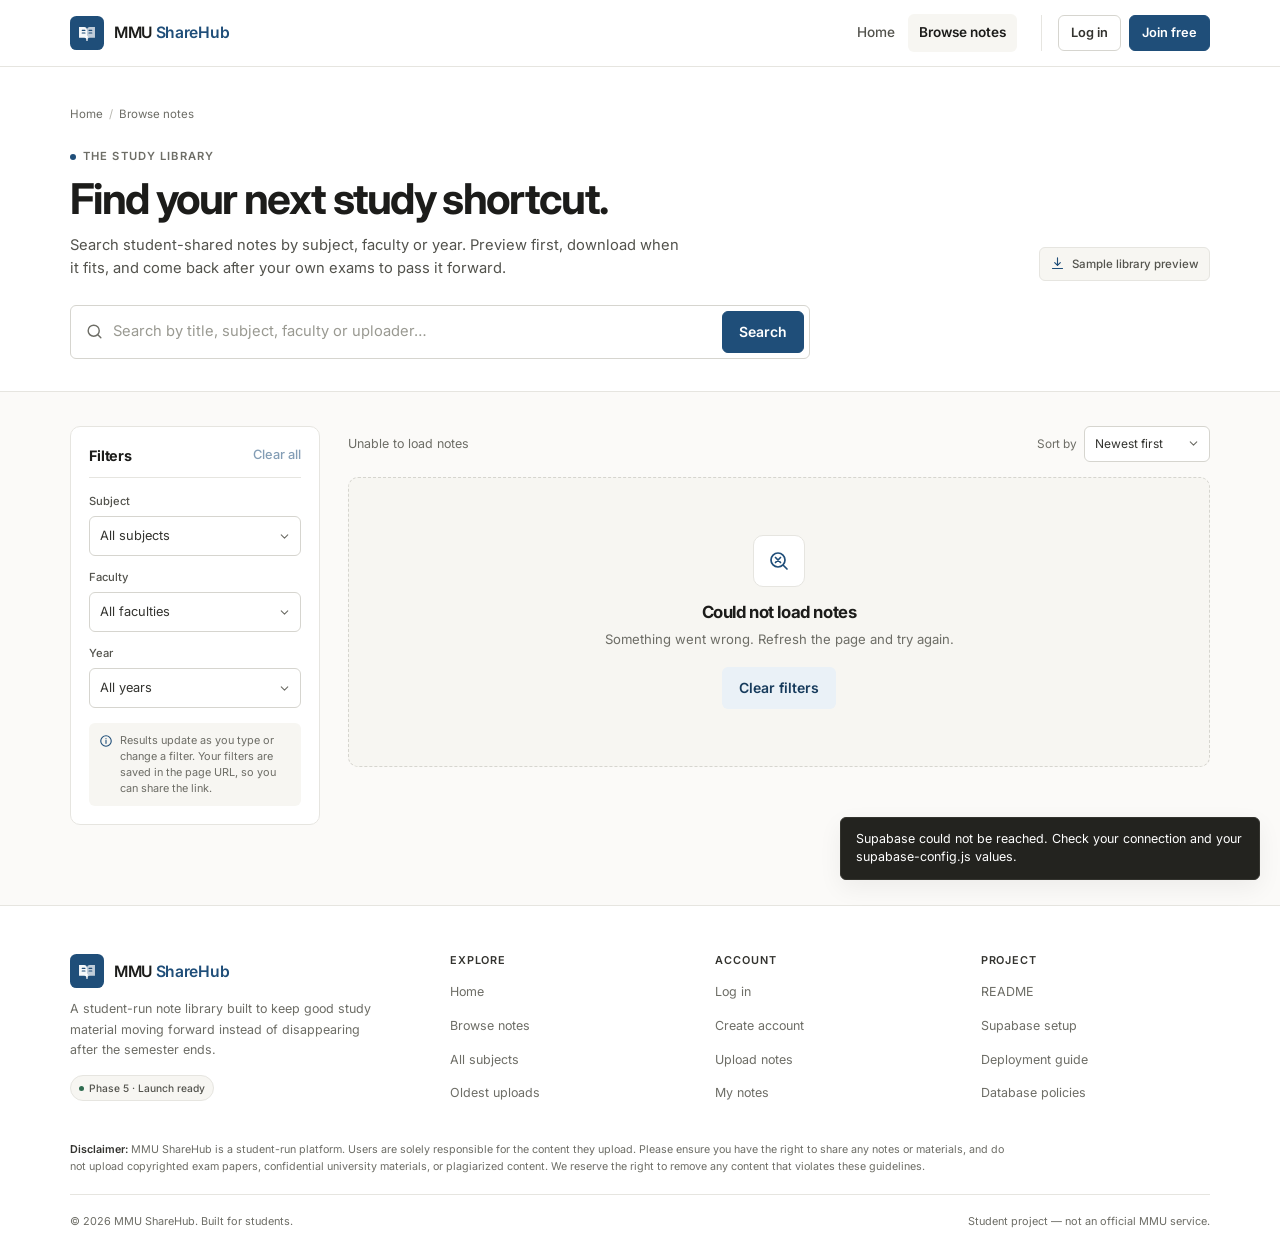
==== commit 4d67fed1: "Remove the litte 'supabase note'" ====
--- a/browse.html
+++ b/browse.html
@@ -53,13 +53,6 @@
     </div>
   </header>
 
-  <div class="phase-banner">
-    <div class="container phase-banner__inner">
-      <span class="phase-banner__dot" aria-hidden="true"></span>
-      <span><strong>Phase 2:</strong> search and filters work on local sample notes. Live Supabase notes arrive in Phase 4.</span>
-      <a href="docs/supabase-setup.md" target="_blank" rel="noopener">Supabase setup guide</a>
-    </div>
-  </div>
 
   <main id="main">
     <!-- Browse page heading and main search -->
--- a/css/styles.css
+++ b/css/styles.css
@@ -1804,6 +1804,40 @@
   margin-top: 22px;
 }
 
+.btn-google {
+  color: var(--ink-soft);
+  background: #fff;
+  border-color: var(--line-strong);
+  font-weight: 600;
+}
+
+.btn-google:hover {
+  background: var(--surface-soft);
+  border-color: #c4c3bc;
+}
+
+.btn-google svg {
+  width: 18px;
+  height: 18px;
+}
+
+.auth-divider {
+  display: flex;
+  align-items: center;
+  gap: 12px;
+  margin: 18px 0 4px;
+  color: var(--muted);
+  font-size: 0.72rem;
+}
+
+.auth-divider::before,
+.auth-divider::after {
+  content: "";
+  flex: 1;
+  height: 1px;
+  background: var(--line);
+}
+
 .setup-notice {
   margin-top: 20px;
   padding: 12px 13px;
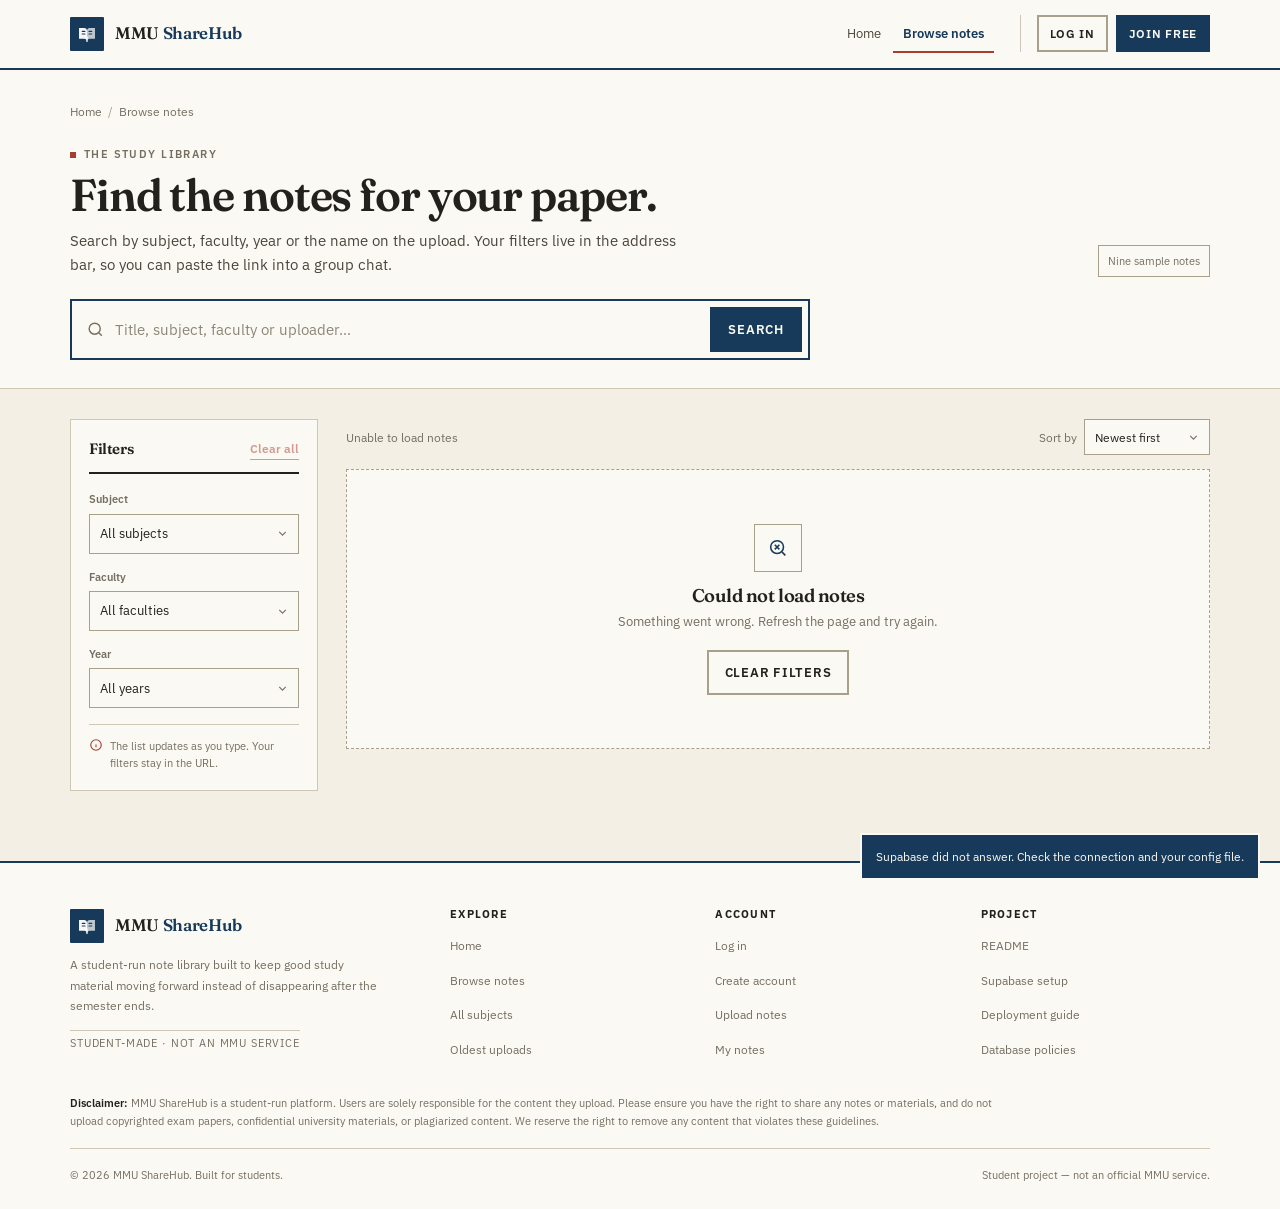
==== commit f4d3b412: "old paper style design" ====
--- a/browse.html
+++ b/browse.html
@@ -3,12 +3,12 @@
 <head>
   <meta charset="UTF-8">
   <meta name="viewport" content="width=device-width, initial-scale=1.0">
-  <meta name="description" content="Browse and search student-shared exam notes by subject, faculty and year. Preview or download for free on MMU ShareHub.">
-  <meta name="theme-color" content="#1f4e79">
+  <meta name="description" content="Search and filter student-shared MMU notes by subject, faculty and year. Preview before you download.">
+  <meta name="theme-color" content="#183a5a">
   <title>Browse notes — MMU ShareHub</title>
   <link rel="preconnect" href="https://fonts.googleapis.com">
   <link rel="preconnect" href="https://fonts.gstatic.com" crossorigin>
-  <link href="https://fonts.googleapis.com/css2?family=Inter:wght@400;500;600;700&display=swap" rel="stylesheet">
+  <link href="https://fonts.googleapis.com/css2?family=Caveat:wght@500&family=Fraunces:opsz,wght@9..144,500;9..144,600;9..144,700&family=IBM+Plex+Sans:wght@400;500;600&display=swap" rel="stylesheet">
   <link rel="icon" href="assets/favicon.svg" type="image/svg+xml">
   <link rel="stylesheet" href="css/styles.css">
 </head>
@@ -18,29 +18,21 @@
   <header class="site-header" data-header>
     <div class="container header-inner">
       <a class="brand" href="index.html" aria-label="MMU ShareHub home">
-        <span class="brand-mark">
-          <img src="assets/logo-mark.svg" alt="" width="41" height="41">
-        </span>
+        <span class="brand-mark"><img src="assets/logo-mark.svg" alt="" width="34" height="34"></span>
         <span class="brand-name">MMU <span>ShareHub</span></span>
       </a>
-
       <button class="nav-toggle" type="button" aria-label="Open navigation" aria-expanded="false" aria-controls="site-nav" data-nav-toggle>
-        <span></span>
-        <span></span>
-        <span></span>
+        <span></span><span></span><span></span>
       </button>
-
       <nav class="site-nav" id="site-nav" aria-label="Main navigation">
         <div class="nav-links">
           <a class="nav-link" href="index.html" data-page="home">Home</a>
           <a class="nav-link" href="browse.html" data-page="browse">Browse notes</a>
         </div>
-
         <div class="nav-auth auth-guest">
           <a class="btn btn-ghost btn-sm" href="login.html">Log in</a>
           <a class="btn btn-primary btn-sm" href="register.html">Join free</a>
         </div>
-
         <div class="nav-auth auth-user" hidden>
           <a class="nav-link" href="upload.html" data-page="upload">Upload</a>
           <a class="nav-link nav-account" href="profile.html" data-page="profile">
@@ -53,84 +45,61 @@
     </div>
   </header>
 
-
   <main id="main">
-    <!-- Browse page heading and main search -->
     <section class="page-hero" aria-labelledby="browse-title">
       <div class="container">
         <nav class="breadcrumb" aria-label="Breadcrumb">
-          <a href="index.html">Home</a>
-          <span class="breadcrumb__sep" aria-hidden="true">/</span>
-          <span aria-current="page">Browse notes</span>
+          <a href="index.html">Home</a><span class="breadcrumb__sep" aria-hidden="true">/</span><span aria-current="page">Browse notes</span>
         </nav>
 
         <div class="page-hero__row">
           <div>
             <span class="eyebrow"><span class="eyebrow__dot" aria-hidden="true"></span> The study library</span>
-            <h1 id="browse-title">Find your next study shortcut.</h1>
-            <p>Search student-shared notes by subject, faculty or year. Preview first, download when it fits, and come back after your own exams to pass it forward.</p>
+            <h1 id="browse-title">Find the notes for your paper.</h1>
+            <p>Search by subject, faculty, year or the name on the upload. Your filters live in the address bar, so you can paste the link into a group chat.</p>
           </div>
-          <div class="page-hero__aside">
-            <svg viewBox="0 0 24 24" aria-hidden="true"><path d="M12 3v12m0 0 4.5-4.5M12 15l-4.5-4.5M4 20h16"/></svg>
-            Sample library preview
-          </div>
+          <div class="page-hero__aside">Nine sample notes</div>
         </div>
 
         <form class="search-bar" id="browse-search-form" role="search">
-          <svg viewBox="0 0 24 24" aria-hidden="true">
-            <circle cx="11" cy="11" r="7"/>
-            <path d="m20 20-3.5-3.5"/>
-          </svg>
+          <svg viewBox="0 0 24 24" aria-hidden="true"><circle cx="11" cy="11" r="7"/><path d="m20 20-3.5-3.5"/></svg>
           <label class="sr-only" for="note-search">Search notes by title, subject or uploader</label>
-          <input id="note-search" type="search" placeholder="Search by title, subject, faculty or uploader…" autocomplete="off">
+          <input id="note-search" type="search" placeholder="Title, subject, faculty or uploader…" autocomplete="off">
           <button class="btn btn-primary" type="submit">Search</button>
         </form>
       </div>
     </section>
 
     <div class="container browse-layout">
-      <!-- Sidebar filters -->
       <aside aria-labelledby="filter-heading">
         <div class="filter-panel" id="filter-form">
           <div class="filter-panel__head">
             <h2 id="filter-heading">Filters</h2>
             <button class="link-button" id="clear-filters" type="button" disabled>Clear all</button>
           </div>
-
           <div class="filter-fields">
             <div class="filter-field">
               <label for="subject-filter">Subject</label>
-              <select id="subject-filter" name="subject">
-                <option value="">All subjects</option>
-              </select>
+              <select id="subject-filter" name="subject"><option value="">All subjects</option></select>
             </div>
-
             <div class="filter-field">
               <label for="faculty-filter">Faculty</label>
-              <select id="faculty-filter" name="faculty">
-                <option value="">All faculties</option>
-              </select>
+              <select id="faculty-filter" name="faculty"><option value="">All faculties</option></select>
             </div>
-
             <div class="filter-field">
               <label for="year-filter">Year</label>
-              <select id="year-filter" name="year">
-                <option value="">All years</option>
-              </select>
+              <select id="year-filter" name="year"><option value="">All years</option></select>
             </div>
           </div>
-
           <div class="filter-note">
             <svg viewBox="0 0 24 24" aria-hidden="true"><circle cx="12" cy="12" r="9"/><path d="M12 11v5m0-8v.01"/></svg>
-            <span>Results update as you type or change a filter. Your filters are saved in the page URL, so you can share the link.</span>
+            <span>The list updates as you type. Your filters stay in the URL.</span>
           </div>
         </div>
       </aside>
 
-      <!-- Results -->
       <section class="browse-results" aria-labelledby="results-heading">
         <h2 class="sr-only" id="results-heading">Note results</h2>
-
         <div class="results-toolbar">
           <p id="results-count" aria-live="polite">Loading notes…</p>
           <div class="sort-control">
@@ -150,9 +119,9 @@
           <span class="empty-state__icon" aria-hidden="true">
             <svg viewBox="0 0 24 24"><circle cx="11" cy="11" r="7"/><path d="m20 20-3.5-3.5M8.5 8.5l5 5m0-5-5 5"/></svg>
           </span>
-          <h3 id="empty-title">No notes found</h3>
+          <h3 id="empty-title">Nothing matched that.</h3>
           <p id="empty-description">Try a different subject, faculty or year.</p>
-          <button class="btn btn-soft" type="button" id="empty-clear">Clear filters</button>
+          <button class="btn btn-ghost" type="button" id="empty-clear">Clear filters</button>
         </div>
       </section>
     </div>
@@ -163,50 +132,28 @@
       <div class="footer-grid">
         <div class="footer-brand">
           <a class="brand" href="index.html" aria-label="MMU ShareHub home">
-            <span class="brand-mark">
-              <img src="assets/logo-mark.svg" alt="" width="41" height="41">
-            </span>
+            <span class="brand-mark"><img src="assets/logo-mark.svg" alt="" width="34" height="34"></span>
             <span class="brand-name">MMU <span>ShareHub</span></span>
           </a>
           <p>A student-run note library built to keep good study material moving forward instead of disappearing after the semester ends.</p>
-          <span class="footer-badge">Phase 5 · Launch ready</span>
+          <span class="footer-note">Student-made · Not an MMU service</span>
         </div>
-
         <div class="footer-col">
           <h2>Explore</h2>
-          <ul>
-            <li><a href="index.html">Home</a></li>
-            <li><a href="browse.html">Browse notes</a></li>
-            <li><a href="browse.html?sort=title">All subjects</a></li>
-            <li><a href="browse.html?sort=oldest">Oldest uploads</a></li>
-          </ul>
+          <ul><li><a href="index.html">Home</a></li><li><a href="browse.html">Browse notes</a></li><li><a href="browse.html?sort=title">All subjects</a></li><li><a href="browse.html?sort=oldest">Oldest uploads</a></li></ul>
         </div>
-
         <div class="footer-col">
           <h2>Account</h2>
-          <ul>
-            <li><a href="login.html">Log in</a></li>
-            <li><a href="register.html">Create account</a></li>
-            <li><a href="upload.html">Upload notes</a></li>
-            <li><a href="profile.html">My notes</a></li>
-          </ul>
+          <ul><li><a href="login.html">Log in</a></li><li><a href="register.html">Create account</a></li><li><a href="upload.html">Upload notes</a></li><li><a href="profile.html">My notes</a></li></ul>
         </div>
-
         <div class="footer-col">
           <h2>Project</h2>
-          <ul>
-            <li><a href="README.md" target="_blank" rel="noopener">README</a></li>
-            <li><a href="docs/supabase-setup.md" target="_blank" rel="noopener">Supabase setup</a></li>
-            <li><a href="docs/deployment.md" target="_blank" rel="noopener">Deployment guide</a></li>
-            <li><a href="docs/database-policies.md" target="_blank" rel="noopener">Database policies</a></li>
-          </ul>
+          <ul><li><a href="README.md" target="_blank" rel="noopener">README</a></li><li><a href="docs/supabase-setup.md" target="_blank" rel="noopener">Supabase setup</a></li><li><a href="docs/deployment.md" target="_blank" rel="noopener">Deployment guide</a></li><li><a href="docs/database-policies.md" target="_blank" rel="noopener">Database policies</a></li></ul>
         </div>
       </div>
-
       <div class="footer-disclaimer">
         <strong>Disclaimer:</strong> MMU ShareHub is a student-run platform. Users are solely responsible for the content they upload. Please ensure you have the right to share any notes or materials, and do not upload copyrighted exam papers, confidential university materials, or plagiarized content. We reserve the right to remove any content that violates these guidelines.
       </div>
-
       <div class="footer-bottom">
         <p>© <span data-year>2026</span> MMU ShareHub. Built for students.</p>
         <p>Student project — not an official MMU service.</p>
--- a/css/styles.css
+++ b/css/styles.css
@@ -1,152 +1,64 @@
-/* ==========================================================================
-   MMU ShareHub — Global styles
-   Phase 2: clean, minimal academic theme + authentication UI.
-
-   Design notes
-   - Warm neutral background, white surfaces, one deep navy accent.
-   - Thin borders and small shadows instead of gradients and glows.
-   - Clear type hierarchy, generous spacing, understated document cards.
-   ========================================================================== */
+/* MMU ShareHub — paper, stamp ink and red pen. */
 
 :root {
-  --ink: #1c1c1a;
-  --ink-soft: #33332f;
-  --muted: #6d6d66;
-  --muted-dark: #53534d;
-  --line: #e6e5e0;
-  --line-strong: #d6d5cf;
-  --surface: #ffffff;
-  --surface-soft: #f7f6f2;
-  --surface-tint: #edf2f6;
-  --bg: #fbfaf8;
-  --brand: #1f4e79;
-  --brand-dark: #173b5c;
-  --brand-deep: #102c45;
-  --brand-soft: #eaf1f7;
-  --accent: #2e6b4f;
-  --accent-soft: #edf5f0;
-  --amber: #9a6a15;
-  --amber-soft: #fbf4e6;
-  --danger: #b42318;
-  --danger-soft: #fef3f2;
-  --success: #1f6b4a;
-  --success-soft: #edf7f1;
-  --shadow-sm: 0 1px 2px rgba(24, 24, 20, 0.04);
-  --shadow-md: 0 8px 24px rgba(24, 24, 20, 0.06);
-  --shadow-lg: 0 24px 60px rgba(24, 24, 20, 0.09);
-  --radius-sm: 6px;
-  --radius-md: 10px;
-  --radius-lg: 12px;
-  --radius-xl: 16px;
-  --font-sans: "Inter", -apple-system, BlinkMacSystemFont, "Segoe UI", Roboto,
-    "Helvetica Neue", Arial, sans-serif;
+  --paper: #f3efe4;
+  --paper-deep: #e8e1d1;
+  --sheet: #fbf9f3;
+  --ink: #23211d;
+  --ink-soft: #4a463d;
+  --muted: #756f62;
+  --stamp: #183a5a;
+  --stamp-dark: #102b45;
+  --pen: #a73e32;
+  --rule: #cfc7b5;
+  --rule-dark: #a9a08c;
+  --success: #3f6b57;
+  --font-display: "Fraunces", Georgia, "Times New Roman", serif;
+  --font-text: "IBM Plex Sans", "Segoe UI", Arial, sans-serif;
+  --font-hand: "Caveat", cursive;
   --container: 1140px;
 }
 
-/* --------------------------------------------------------------------------
-   1. Reset and base
-   -------------------------------------------------------------------------- */
-
-*,
-*::before,
-*::after {
-  box-sizing: border-box;
-}
-
-html {
-  scroll-behavior: smooth;
-}
+*, *::before, *::after { box-sizing: border-box; }
+
+html { scroll-behavior: smooth; }
 
 body {
   margin: 0;
-  font-family: var(--font-sans);
+  background: var(--paper);
+  color: var(--ink);
+  font-family: var(--font-text);
   font-size: 16px;
-  line-height: 1.6;
-  color: var(--ink);
-  background: var(--bg);
+  line-height: 1.65;
   -webkit-font-smoothing: antialiased;
-  text-rendering: optimizeLegibility;
-}
-
-body.nav-open {
-  overflow: hidden;
-}
-
-h1,
-h2,
-h3,
-h4,
-p,
-figure,
-blockquote {
-  margin: 0;
-}
-
-h1,
-h2,
-h3,
-h4 {
-  line-height: 1.2;
+}
+
+body.nav-open { overflow: hidden; }
+
+h1, h2, h3, h4, p, figure, blockquote { margin: 0; }
+
+h1, h2, h3, h4 {
+  font-family: var(--font-display);
+  font-weight: 600;
+  line-height: 1.08;
   letter-spacing: -0.025em;
-}
-
-ul,
-ol {
-  margin: 0;
-  padding: 0;
-  list-style: none;
-}
-
-a {
-  color: inherit;
-  text-decoration: none;
-}
-
-img,
-svg {
-  display: block;
-  max-width: 100%;
-}
-
-button,
-input,
-select,
-textarea {
-  font: inherit;
-}
-
-button {
-  cursor: pointer;
-}
-
-button:disabled {
-  cursor: not-allowed;
-  opacity: 0.55;
-}
-
-code {
-  padding: 1px 5px;
-  border: 1px solid var(--line);
-  border-radius: 4px;
-  background: var(--surface-soft);
-  color: var(--ink-soft);
-  font-family: Consolas, Monaco, "Courier New", monospace;
-  font-size: 0.92em;
-}
-
-[hidden] {
-  display: none !important;
-}
-
-::selection {
-  background: var(--brand);
-  color: #fff;
-}
+  font-variation-settings: "SOFT" 20, "WONK" 1;
+}
+
+ul, ol { margin: 0; padding: 0; list-style: none; }
+a { color: inherit; text-decoration: none; }
+img, svg { display: block; max-width: 100%; }
+button, input, select, textarea { font: inherit; }
+button { cursor: pointer; }
+button:disabled { cursor: not-allowed; opacity: .5; }
+code { font-family: "IBM Plex Mono", Consolas, monospace; font-size: .9em; }
+[hidden] { display: none !important; }
+
+::selection { background: var(--stamp); color: var(--sheet); }
 
 :focus-visible {
-  outline: 3px solid rgba(31, 78, 121, 0.26);
-  outline-offset: 2px;
-  border-radius: 4px;
+  outline: 2px solid var(--pen);
+  outline-offset: 3px;
 }
 
 .container {
@@ -155,3120 +67,688 @@
 }
 
 .sr-only {
-  position: absolute;
-  width: 1px;
-  height: 1px;
-  padding: 0;
-  margin: -1px;
-  overflow: hidden;
-  clip: rect(0, 0, 0, 0);
-  white-space: nowrap;
-  border: 0;
+  position: absolute; width: 1px; height: 1px; padding: 0;
+  margin: -1px; overflow: hidden; clip: rect(0,0,0,0); white-space: nowrap; border: 0;
 }
 
 .skip-link {
-  position: fixed;
-  top: 10px;
-  left: 10px;
-  z-index: 200;
-  padding: 9px 14px;
-  background: var(--ink);
-  color: #fff;
-  border-radius: var(--radius-sm);
-  transform: translateY(-160%);
-  transition: transform 0.18s ease;
-}
-
-.skip-link:focus {
-  transform: translateY(0);
-}
-
-/* --------------------------------------------------------------------------
-   2. Buttons and shared text
-   -------------------------------------------------------------------------- */
+  position: fixed; top: 8px; left: 8px; z-index: 200;
+  padding: 9px 14px; background: var(--stamp); color: var(--sheet);
+  border: 2px solid var(--stamp); transform: translateY(-160%);
+}
+.skip-link:focus { transform: translateY(0); }
+
+/* ---------- shared marks ---------- */
+
+.kicker {
+  display: inline-flex; align-items: center; gap: 9px;
+  color: var(--pen); font-size: .7rem; font-weight: 600;
+  letter-spacing: .14em; text-transform: uppercase;
+}
+.kicker__mark { width: 9px; height: 9px; background: var(--pen); }
+
+.eyebrow {
+  display: inline-flex; align-items: center; gap: 8px;
+  color: var(--muted); font-size: .68rem; font-weight: 600;
+  letter-spacing: .13em; text-transform: uppercase;
+}
+.eyebrow__dot { width: 6px; height: 6px; background: var(--pen); }
+
+.circled { position: relative; white-space: nowrap; }
+.circled::after {
+  content: ""; position: absolute; left: -4%; right: -4%; bottom: -.08em;
+  height: .32em; border: 2px solid var(--pen); border-radius: 50%;
+  transform: rotate(-1.5deg); opacity: .85;
+}
+
+.pen-line {
+  display: block; width: 112px; height: 9px; margin-top: 12px;
+  background: no-repeat center / 100% 100%
+    url("data:image/svg+xml,%3Csvg xmlns='http://www.w3.org/2000/svg' viewBox='0 0 112 9'%3E%3Cpath d='M2 6c18-4 37 2 55-2 18-4 35 4 53-1' fill='none' stroke='%23a73e32' stroke-width='2.2' stroke-linecap='round'/%3E%3C/svg%3E");
+}
+
+.pen-note {
+  font-family: var(--font-hand);
+  color: var(--pen);
+  font-size: 1.15rem;
+  transform: rotate(-2deg);
+}
+
+.text-link {
+  display: inline-flex; align-items: center; gap: 6px;
+  color: var(--stamp); font-size: .85rem; font-weight: 600;
+  border-bottom: 1px solid var(--stamp);
+  padding-bottom: 2px;
+}
+.text-link:hover { color: var(--pen); border-color: var(--pen); }
+.text-link svg { width: 16px; height: 16px; fill: none; stroke: currentColor; stroke-width: 2; }
+
+/* ---------- buttons ---------- */
 
 .btn {
-  display: inline-flex;
-  align-items: center;
-  justify-content: center;
-  gap: 7px;
-  min-height: 42px;
-  padding: 10px 16px;
-  border: 1px solid transparent;
-  border-radius: var(--radius-sm);
-  font-size: 0.875rem;
-  font-weight: 600;
-  line-height: 1.1;
-  white-space: nowrap;
-  transition: background-color 0.16s ease, border-color 0.16s ease,
-    color 0.16s ease, box-shadow 0.16s ease;
-}
-
-.btn svg {
-  width: 17px;
-  height: 17px;
-  flex: 0 0 auto;
-  fill: none;
-  stroke: currentColor;
-  stroke-width: 1.9;
-  stroke-linecap: round;
-  stroke-linejoin: round;
-}
-
-.btn-primary {
-  color: #fff;
-  background: var(--brand);
-  border-color: var(--brand);
-}
-
-.btn-primary:hover {
-  background: var(--brand-dark);
-  border-color: var(--brand-dark);
-}
-
-.btn-danger {
-  color: #fff;
-  background: var(--danger);
-  border-color: var(--danger);
-}
-
-.btn-danger:hover {
-  background: #912016;
-  border-color: #912016;
-}
-
-.btn-soft {
-  color: var(--brand-dark);
-  background: var(--brand-soft);
-  border-color: transparent;
-}
-
-.btn-soft:hover {
-  background: #dfeaf3;
-}
-
-.btn-ghost {
-  color: var(--ink-soft);
-  background: var(--surface);
-  border-color: var(--line-strong);
-}
-
-.btn-ghost:hover {
-  background: var(--surface-soft);
-  border-color: #c6c5be;
-}
-
-.btn-white {
-  color: var(--brand-deep);
-  background: #fff;
-  border-color: #fff;
-}
-
-.btn-white:hover {
-  background: #f1f0eb;
-  border-color: #f1f0eb;
-}
-
-.btn-outline-light {
-  color: #fff;
-  background: transparent;
-  border-color: rgba(255, 255, 255, 0.4);
-}
-
-.btn-outline-light:hover {
-  background: rgba(255, 255, 255, 0.08);
-  border-color: rgba(255, 255, 255, 0.65);
-}
-
-.btn-sm {
-  min-height: 36px;
-  padding: 7px 12px;
-  font-size: 0.8rem;
-}
-
-.btn-lg {
-  min-height: 48px;
-  padding: 12px 20px;
-  font-size: 0.94rem;
-}
-
-.btn-block {
-  width: 100%;
-}
-
-.btn.is-loading {
-  cursor: progress;
-  opacity: 0.75;
-}
-
-.link-button {
-  padding: 0;
-  border: 0;
-  background: transparent;
-  color: var(--brand);
-  font-size: 0.8rem;
-  font-weight: 500;
-}
-
-.link-button:hover {
-  color: var(--brand-dark);
-  text-decoration: underline;
-  text-underline-offset: 3px;
-}
-
-.text-link {
-  display: inline-flex;
-  align-items: center;
-  gap: 6px;
-  color: var(--brand);
-  font-size: 0.875rem;
-  font-weight: 600;
-}
-
-.text-link svg {
-  width: 16px;
-  height: 16px;
-  fill: none;
-  stroke: currentColor;
-  stroke-width: 2;
-  stroke-linecap: round;
-  stroke-linejoin: round;
-  transition: transform 0.16s ease;
-}
-
-.text-link:hover svg {
-  transform: translateX(2px);
-}
-
-.eyebrow {
-  display: inline-flex;
-  align-items: center;
-  gap: 7px;
-  color: var(--muted);
-  font-size: 0.7rem;
-  font-weight: 600;
-  letter-spacing: 0.1em;
-  text-transform: uppercase;
-}
-
-.eyebrow__dot {
-  width: 6px;
-  height: 6px;
-  border-radius: 50%;
-  background: var(--brand);
-}
-
-.eyebrow--light {
-  color: rgba(255, 255, 255, 0.6);
-}
-
-.text-accent {
-  color: var(--brand);
-}
-
-.muted {
-  color: var(--muted);
-}
-
-/* --------------------------------------------------------------------------
-   3. Header and navigation
-   -------------------------------------------------------------------------- */
+  display: inline-flex; align-items: center; justify-content: center; gap: 8px;
+  min-height: 42px; padding: 10px 16px;
+  border: 2px solid var(--stamp); border-radius: 0;
+  background: transparent; color: var(--stamp);
+  font-size: .8rem; font-weight: 600; letter-spacing: .06em; text-transform: uppercase;
+  transition: background-color .14s ease, color .14s ease, border-color .14s ease;
+}
+.btn svg { width: 17px; height: 17px; fill: none; stroke: currentColor; stroke-width: 1.9; stroke-linecap: round; stroke-linejoin: round; }
+.btn:hover { background: var(--stamp); color: var(--sheet); }
+
+.btn-primary { background: var(--stamp); color: var(--sheet); }
+.btn-primary:hover { background: var(--stamp-dark); border-color: var(--stamp-dark); }
+
+.btn-ghost { border-color: var(--rule-dark); color: var(--ink); background: transparent; }
+.btn-ghost:hover { border-color: var(--stamp); background: transparent; color: var(--stamp); }
+
+.btn-danger { border-color: var(--pen); color: var(--pen); }
+.btn-danger:hover { background: var(--pen); color: var(--sheet); }
+
+.btn-white { border-color: var(--sheet); color: var(--stamp); background: var(--sheet); }
+.btn-white:hover { background: transparent; color: var(--sheet); }
+
+.btn-outline-light { border-color: var(--sheet); color: var(--sheet); }
+.btn-outline-light:hover { background: var(--sheet); color: var(--stamp); }
+
+.btn-google { border-color: var(--rule-dark); color: var(--ink); background: var(--sheet); font-weight: 500; text-transform: none; letter-spacing: 0; }
+.btn-google:hover { border-color: var(--stamp); background: var(--sheet); color: var(--ink); }
+.btn-google svg { width: 18px; height: 18px; }
+
+.link-button { padding: 0; border: 0; background: none; color: var(--pen); font-size: .78rem; font-weight: 600; border-bottom: 1px solid var(--pen); }
+.link-button:hover { color: var(--stamp); border-color: var(--stamp); }
+
+.btn-sm { min-height: 36px; padding: 7px 11px; font-size: .72rem; }
+.btn-lg { min-height: 48px; padding: 13px 20px; font-size: .84rem; }
+.btn-block { width: 100%; }
+
+/* ---------- header ---------- */
 
 .site-header {
-  position: sticky;
-  top: 0;
-  z-index: 60;
-  background: rgba(255, 255, 255, 0.97);
-  border-bottom: 1px solid var(--line);
-  backdrop-filter: blur(12px);
-  -webkit-backdrop-filter: blur(12px);
-}
-
-.site-header.is-scrolled {
-  box-shadow: 0 1px 10px rgba(24, 24, 20, 0.05);
+  position: sticky; top: 0; z-index: 60;
+  background: var(--sheet);
+  border-bottom: 2px solid var(--stamp);
 }
 
 .header-inner {
-  display: flex;
-  align-items: center;
-  justify-content: space-between;
-  gap: 24px;
-  min-height: 66px;
-}
-
-.brand {
-  display: inline-flex;
-  align-items: center;
-  gap: 10px;
-  flex: 0 0 auto;
-}
-
-.brand-mark {
-  display: grid;
-  place-items: center;
-  width: 34px;
-  height: 34px;
-  border-radius: 8px;
-}
-
-.brand-mark svg,
-.brand-mark img {
-  width: 34px;
-  height: 34px;
-}
-
-.brand-name {
-  font-size: 0.98rem;
-  font-weight: 600;
-  letter-spacing: -0.02em;
-  color: var(--ink);
-}
-
-.brand-name span {
-  color: var(--brand);
-}
-
-.site-nav {
-  display: flex;
-  align-items: center;
-  gap: 18px;
-}
-
-.nav-links,
-.nav-auth {
-  display: flex;
-  align-items: center;
-}
-
-.nav-links {
-  gap: 2px;
-}
+  display: flex; align-items: center; justify-content: space-between; gap: 24px;
+  min-height: 68px;
+}
+
+.brand { display: inline-flex; align-items: center; gap: 11px; flex: 0 0 auto; }
+.brand-mark { width: 34px; height: 34px; flex: 0 0 auto; }
+.brand-mark svg, .brand-mark img { width: 34px; height: 34px; }
+.brand-name { font-family: var(--font-display); font-size: 1.05rem; font-weight: 600; letter-spacing: -.02em; }
+.brand-name span { color: var(--stamp); }
+
+.site-nav, .nav-links, .nav-auth { display: flex; align-items: center; }
+.site-nav { gap: 20px; }
+.nav-links { gap: 2px; }
 
 .nav-link {
-  display: inline-flex;
-  align-items: center;
-  gap: 7px;
-  min-height: 36px;
-  padding: 8px 11px;
-  border-radius: var(--radius-sm);
-  color: var(--muted-dark);
-  font-size: 0.85rem;
-  font-weight: 500;
-  transition: background-color 0.16s ease, color 0.16s ease;
-}
-
-.nav-link:hover {
-  color: var(--ink);
-  background: var(--surface-soft);
-}
-
-.nav-link[aria-current="page"] {
-  color: var(--ink);
-  background: var(--surface-soft);
-  font-weight: 600;
-}
-
-.nav-account {
-  padding-right: 9px;
-}
-
+  display: inline-flex; align-items: center; gap: 7px;
+  min-height: 36px; padding: 7px 10px;
+  color: var(--ink-soft); font-size: .84rem;
+  border-bottom: 2px solid transparent;
+}
+.nav-link:hover { color: var(--stamp); }
+.nav-link[aria-current="page"] { color: var(--stamp); border-bottom-color: var(--pen); font-weight: 600; }
+
+.nav-account { padding-right: 8px; }
 .nav-account__avatar {
-  display: inline-grid;
-  place-items: center;
-  width: 24px;
-  height: 24px;
-  flex: 0 0 auto;
-  border-radius: 50%;
-  background: var(--brand-soft);
-  color: var(--brand-dark);
-  font-size: 0.58rem;
-  font-weight: 600;
-  letter-spacing: 0.01em;
-}
-
-.nav-account__name {
-  max-width: 112px;
-  overflow: hidden;
-  text-overflow: ellipsis;
-  white-space: nowrap;
-}
-
-.nav-auth {
-  gap: 8px;
-  margin-left: 6px;
-  padding-left: 16px;
-  border-left: 1px solid var(--line);
-}
-
-/* Hide both auth blocks until a saved session has been restored. */
-body.auth-pending .nav-auth {
-  visibility: hidden;
-}
+  display: inline-grid; place-items: center; width: 24px; height: 24px;
+  flex: 0 0 auto; background: var(--stamp); color: var(--sheet);
+  font-size: .58rem; font-weight: 600;
+}
+.nav-account__name { max-width: 110px; overflow: hidden; text-overflow: ellipsis; white-space: nowrap; }
+
+.nav-auth { gap: 8px; margin-left: 6px; padding-left: 16px; border-left: 1px solid var(--rule); }
 
 .nav-toggle {
-  display: none;
-  width: 42px;
-  height: 40px;
-  padding: 10px;
-  border: 1px solid var(--line-strong);
-  border-radius: var(--radius-sm);
-  background: #fff;
-}
-
-.nav-toggle span {
-  display: block;
-  width: 19px;
-  height: 2px;
-  margin: 4px auto;
-  border-radius: 2px;
-  background: var(--ink);
-  transition: transform 0.18s ease, opacity 0.18s ease;
-}
-
-body.nav-open .nav-toggle span:nth-child(1) {
-  transform: translateY(6px) rotate(45deg);
-}
-
-body.nav-open .nav-toggle span:nth-child(2) {
-  opacity: 0;
-}
-
-body.nav-open .nav-toggle span:nth-child(3) {
-  transform: translateY(-6px) rotate(-45deg);
-}
-
-/* --------------------------------------------------------------------------
-   4. Phase banner
-   -------------------------------------------------------------------------- */
-
-.phase-banner {
-  background: var(--surface-soft);
-  border-bottom: 1px solid var(--line);
-  color: var(--muted-dark);
-}
-
-.phase-banner__inner {
-  display: flex;
-  align-items: center;
-  gap: 8px;
-  min-height: 36px;
-  padding-block: 7px;
-  font-size: 0.78rem;
-}
-
-.phase-banner__dot {
-  width: 6px;
-  height: 6px;
-  flex: 0 0 auto;
-  border-radius: 50%;
-  background: var(--brand);
-}
-
-.phase-banner strong {
-  color: var(--ink-soft);
-  font-weight: 600;
-}
-
-.phase-banner a {
-  margin-left: auto;
-  color: var(--brand);
-  font-weight: 500;
-  text-decoration: underline;
-  text-underline-offset: 3px;
-}
-
-/* --------------------------------------------------------------------------
-   5. Home hero
-   -------------------------------------------------------------------------- */
-
-.hero {
-  padding: 72px 0 64px;
-  background: #fff;
-  border-bottom: 1px solid var(--line);
-}
+  display: none; width: 42px; height: 40px; padding: 10px;
+  border: 2px solid var(--stamp); background: var(--sheet);
+}
+.nav-toggle span { display: block; width: 18px; height: 2px; margin: 4px auto; background: var(--stamp); transition: transform .18s ease, opacity .18s ease; }
+body.nav-open .nav-toggle span:nth-child(1) { transform: translateY(6px) rotate(45deg); }
+body.nav-open .nav-toggle span:nth-child(2) { opacity: 0; }
+body.nav-open .nav-toggle span:nth-child(3) { transform: translateY(-6px) rotate(-45deg); }
+
+body.auth-pending .nav-auth { visibility: hidden; }
+
+/* ---------- hero ---------- */
+
+.hero { padding: 66px 0 58px; border-bottom: 1px solid var(--rule); }
 
 .hero__grid {
   display: grid;
-  grid-template-columns: minmax(0, 1.08fr) minmax(320px, 0.92fr);
-  gap: 60px;
-  align-items: center;
-}
-
-.hero__badge {
-  display: inline-flex;
-  align-items: center;
-  gap: 8px;
-  color: var(--muted-dark);
-  font-size: 0.78rem;
-  font-weight: 500;
-}
-
-.hero__badge-icon {
-  display: grid;
-  place-items: center;
-  width: 22px;
-  height: 22px;
-  border-radius: 50%;
-  background: var(--brand-soft);
-}
-
-.hero__badge svg {
-  width: 12px;
-  height: 12px;
-  fill: none;
-  stroke: var(--brand);
-  stroke-width: 2.1;
-  stroke-linecap: round;
-  stroke-linejoin: round;
-}
+  grid-template-columns: minmax(0, 1.18fr) minmax(300px, .82fr);
+  gap: 72px;
+  align-items: start;
+}
+
+.hero__copy { padding-top: 12px; }
 
 .hero h1 {
-  max-width: 690px;
-  margin-top: 18px;
-  font-size: clamp(2.55rem, 4.7vw, 3.75rem);
-  line-height: 1.04;
-  letter-spacing: -0.045em;
-  color: var(--ink);
-}
-
-.hero__copy > p {
-  max-width: 560px;
   margin-top: 20px;
-  color: var(--muted-dark);
-  font-size: 1.02rem;
+  max-width: 680px;
+  font-size: clamp(3rem, 5.8vw, 4.9rem);
+  line-height: .94;
+  letter-spacing: -.045em;
+}
+
+.hero__lede {
+  max-width: 540px;
+  margin-top: 27px;
+  color: var(--ink-soft);
+  font-size: 1.04rem;
   line-height: 1.7;
 }
 
-.hero-search,
-.search-bar {
-  display: flex;
-  align-items: center;
-  gap: 9px;
-  width: min(100%, 560px);
+.hero-search, .search-bar {
+  display: flex; align-items: center; gap: 10px;
+  width: min(100%, 560px); margin-top: 30px;
+  padding: 6px 6px 6px 14px;
+  border: 2px solid var(--stamp); background: var(--sheet);
+}
+.hero-search:focus-within, .search-bar:focus-within { outline: 2px solid var(--pen); outline-offset: 2px; }
+.hero-search > svg, .search-bar > svg { width: 19px; height: 19px; flex: 0 0 auto; fill: none; stroke: var(--muted); stroke-width: 1.8; }
+.hero-search input, .search-bar input { flex: 1; min-width: 0; padding: 8px 0; border: 0; outline: 0; background: transparent; color: var(--ink); font-size: .92rem; }
+.hero-search input::placeholder, .search-bar input::placeholder { color: #8d8779; }
+.hero-search .btn, .search-bar .btn { flex: 0 0 auto; min-height: 40px; }
+
+.popular-searches { display: flex; flex-wrap: wrap; align-items: center; gap: 5px 13px; margin-top: 15px; color: var(--muted); font-size: .78rem; }
+.popular-searches a { color: var(--stamp); border-bottom: 1px dotted var(--stamp); }
+.popular-searches a:hover { color: var(--pen); border-color: var(--pen); }
+
+.hero__proof { display: flex; flex-wrap: wrap; gap: 10px 20px; margin-top: 30px; color: var(--ink-soft); font-size: .78rem; }
+.hero__proof li { display: inline-flex; align-items: center; gap: 7px; }
+.hero__proof svg { width: 15px; height: 15px; fill: none; stroke: var(--pen); stroke-width: 2; stroke-linecap: round; stroke-linejoin: round; }
+
+/* ---------- library reserve slip ---------- */
+
+.reserve-card {
+  position: relative;
   margin-top: 28px;
-  padding: 5px 5px 5px 14px;
-  border: 1px solid var(--line-strong);
-  border-radius: var(--radius-sm);
-  background: #fff;
-  transition: border-color 0.16s ease, box-shadow 0.16s ease;
-}
-
-.hero-search:focus-within,
-.search-bar:focus-within {
-  border-color: var(--brand);
-  box-shadow: 0 0 0 3px rgba(31, 78, 121, 0.1);
-}
-
-.hero-search > svg,
-.search-bar > svg {
-  width: 19px;
-  height: 19px;
-  flex: 0 0 auto;
-  fill: none;
-  stroke: var(--muted);
-  stroke-width: 1.8;
-  stroke-linecap: round;
-}
-
-.hero-search input,
-.search-bar input {
-  flex: 1;
-  min-width: 0;
-  padding: 8px 0;
-  border: 0;
-  outline: 0;
-  background: transparent;
-  color: var(--ink);
-  font-size: 0.92rem;
-}
-
-.hero-search input::placeholder,
-.search-bar input::placeholder {
-  color: #9a9a92;
-}
-
-.hero-search .btn,
-.search-bar .btn {
-  flex: 0 0 auto;
-  min-height: 42px;
-}
-
-.popular-searches {
-  display: flex;
-  align-items: center;
-  flex-wrap: wrap;
-  gap: 5px 12px;
-  margin-top: 14px;
-  color: var(--muted);
-  font-size: 0.78rem;
-}
-
-.popular-searches span {
-  font-weight: 500;
-}
-
-.popular-searches a {
-  color: var(--brand);
-  text-decoration: underline;
-  text-decoration-color: #cfdbe5;
-  text-underline-offset: 3px;
-}
-
-.popular-searches a:hover {
-  color: var(--brand-dark);
-  text-decoration-color: currentColor;
-}
-
-.hero__proof {
-  display: flex;
-  flex-wrap: wrap;
-  gap: 10px 20px;
-  margin-top: 26px;
-  color: var(--muted-dark);
-  font-size: 0.8rem;
-}
-
-.hero__proof li {
-  display: inline-flex;
-  align-items: center;
-  gap: 6px;
-}
-
-.hero__proof svg {
-  width: 15px;
-  height: 15px;
-  fill: none;
-  stroke: var(--accent);
-  stroke-width: 2.2;
-  stroke-linecap: round;
-  stroke-linejoin: round;
-}
-
-/* --------------------------------------------------------------------------
-   6. Hero document preview
-   -------------------------------------------------------------------------- */
-
-.hero-preview {
-  width: min(100%, 430px);
-  margin-left: auto;
-  padding: 16px;
-  border: 1px solid var(--line);
-  border-radius: var(--radius-lg);
-  background: var(--surface-soft);
-  box-shadow: var(--shadow-sm);
-}
-
-.hero-preview__head,
-.hero-preview__foot {
-  display: flex;
-  align-items: center;
-  justify-content: space-between;
-  gap: 12px;
-}
-
-.hero-preview__label {
-  color: var(--muted-dark);
-  font-size: 0.68rem;
-  font-weight: 600;
-  letter-spacing: 0.08em;
-  text-transform: uppercase;
-}
-
-.hero-preview__sample {
-  padding: 2px 7px;
-  border: 1px solid var(--line);
-  border-radius: 999px;
-  background: #fff;
-  color: var(--muted);
-  font-size: 0.66rem;
-  font-weight: 500;
-}
-
-.preview-note {
-  margin-top: 13px;
-  padding: 22px;
-  border: 1px solid var(--line);
-  border-radius: var(--radius-md);
-  background: #fff;
-  box-shadow: var(--shadow-sm);
-}
-
-.preview-note__top {
-  display: flex;
-  align-items: center;
-  justify-content: space-between;
-  gap: 12px;
-}
-
-.preview-note__date {
-  color: var(--muted);
-  font-size: 0.68rem;
-}
-
-.preview-note__subject {
-  margin-top: 22px;
-  color: var(--brand);
-  font-size: 0.66rem;
-  font-weight: 600;
-  letter-spacing: 0.09em;
-  text-transform: uppercase;
-}
-
-.preview-note__title {
-  margin-top: 5px;
-  font-size: 1.45rem;
-  line-height: 1.18;
-  letter-spacing: -0.035em;
-}
-
-.preview-note__description {
-  margin-top: 10px;
-  color: var(--muted);
-  font-size: 0.78rem;
-  line-height: 1.55;
-}
-
-.preview-note__lines {
-  display: grid;
-  gap: 8px;
-  margin-top: 18px;
-}
-
-.preview-note__lines span {
-  height: 6px;
-  border-radius: 3px;
-  background: #f0efea;
-}
-
-.preview-note__lines span:nth-child(1) {
-  width: 92%;
-}
-
-.preview-note__lines span:nth-child(2) {
-  width: 78%;
-}
-
-.preview-note__lines span:nth-child(3) {
-  width: 60%;
-}
-
-.preview-note__footer {
-  display: flex;
-  align-items: center;
-  gap: 9px;
-  margin-top: 20px;
-  padding-top: 14px;
-  border-top: 1px solid var(--line);
-}
-
-.preview-note__footer .avatar {
-  width: 30px;
-  height: 30px;
-  font-size: 0.62rem;
-}
-
-.preview-note__uploader {
-  display: flex;
-  min-width: 0;
-  flex-direction: column;
-  line-height: 1.35;
-}
-
-.preview-note__uploader strong {
-  overflow: hidden;
-  font-size: 0.72rem;
-  font-weight: 600;
-  text-overflow: ellipsis;
-  white-space: nowrap;
-}
-
-.preview-note__uploader small {
-  color: var(--muted);
-  font-size: 0.64rem;
-}
-
-.preview-note__action {
-  margin-left: auto;
-  color: var(--brand);
-  font-size: 0.68rem;
-  font-weight: 600;
-  white-space: nowrap;
-}
-
-.hero-preview__foot {
-  margin-top: 13px;
-  color: var(--muted);
-  font-size: 0.68rem;
-}
-
-/* --------------------------------------------------------------------------
-   7. Trust strip
-   -------------------------------------------------------------------------- */
-
-.trust-strip-wrap {
-  background: #fff;
-  border-bottom: 1px solid var(--line);
-}
-
-.trust-strip {
-  display: grid;
-  grid-template-columns: repeat(3, minmax(0, 1fr));
-}
-
-.trust-item {
-  display: flex;
-  align-items: center;
-  gap: 11px;
-  min-width: 0;
-  padding: 18px 26px;
-  border-left: 1px solid var(--line);
-}
-
-.trust-item:first-child {
-  padding-left: 0;
-  border-left: 0;
-}
-
-.trust-item:last-child {
-  padding-right: 0;
-}
-
-.trust-item__icon {
-  display: grid;
-  place-items: center;
-  width: 32px;
-  height: 32px;
-  flex: 0 0 auto;
-  border-radius: var(--radius-sm);
-  background: var(--surface-soft);
-  color: var(--brand);
-}
-
-.trust-item__icon svg {
-  width: 17px;
-  height: 17px;
-  fill: none;
-  stroke: currentColor;
-  stroke-width: 1.8;
-  stroke-linecap: round;
-  stroke-linejoin: round;
-}
-
-.trust-item strong,
-.trust-item span {
-  display: block;
-}
-
-.trust-item strong {
-  font-size: 0.82rem;
-  font-weight: 600;
-  line-height: 1.35;
-}
-
-.trust-item span {
-  margin-top: 1px;
-  color: var(--muted);
-  font-size: 0.74rem;
-  line-height: 1.4;
-}
-
-/* --------------------------------------------------------------------------
-   8. Sections and note cards
-   -------------------------------------------------------------------------- */
-
-.section {
-  padding: 72px 0;
-}
-
-.section--tight {
-  padding: 48px 0;
-}
-
-.section--white {
-  border-block: 1px solid var(--line);
-  background: var(--surface-soft);
-}
+  background: var(--sheet);
+  border: 1px solid var(--rule-dark);
+  transform: rotate(-1.1deg);
+}
+
+.reserve-card::before {
+  content: ""; position: absolute; top: -7px; left: 24px; right: 24px;
+  height: 8px; border: 1px solid var(--rule-dark); border-bottom: 0;
+  background: var(--paper-deep);
+}
+
+.reserve-card__head {
+  display: flex; justify-content: space-between; align-items: center;
+  gap: 12px; padding: 12px 18px;
+  border-bottom: 2px solid var(--stamp);
+  color: var(--stamp); font-size: .66rem; font-weight: 600; letter-spacing: .12em; text-transform: uppercase;
+}
+
+.reserve-card__body { padding: 24px 22px 18px; }
+
+.reserve-card__stamp {
+  display: inline-block; padding: 4px 9px;
+  border: 2px solid var(--pen); color: var(--pen);
+  font-size: .66rem; font-weight: 700; letter-spacing: .13em; text-transform: uppercase;
+  transform: rotate(-4deg);
+}
+
+.reserve-card__course { margin-top: 20px; color: var(--muted); font-size: .7rem; letter-spacing: .08em; }
+
+.reserve-card__title {
+  margin-top: 4px; font-size: 1.8rem; line-height: 1.06;
+}
+.reserve-card__underline {
+  width: 160px; height: 10px; margin: 2px 0 0 2px;
+  background: no-repeat center / 100% 100%
+    url("data:image/svg+xml,%3Csvg xmlns='http://www.w3.org/2000/svg' viewBox='0 0 160 10'%3E%3Cpath d='M3 7c30-5 61 2 92-3 22-4 44 3 62-2' fill='none' stroke='%23a73e32' stroke-width='2.4' stroke-linecap='round'/%3E%3C/svg%3E");
+}
+
+.reserve-card__lines { display: grid; gap: 9px; margin-top: 20px; }
+.reserve-card__lines span { height: 1px; background: var(--rule); }
+.reserve-card__lines span:nth-child(2) { width: 88%; }
+.reserve-card__lines span:nth-child(3) { width: 72%; }
+
+.reserve-card__scribble { margin-top: 14px; font-family: var(--font-hand); color: var(--pen); font-size: 1.2rem; transform: rotate(-1.5deg); }
+
+.reserve-card__foot {
+  display: flex; justify-content: space-between; gap: 12px;
+  margin-top: 18px; padding-top: 12px;
+  border-top: 1px dashed var(--rule-dark);
+  color: var(--muted); font-size: .66rem;
+}
+.reserve-card__foot strong { color: var(--ink); font-weight: 600; }
+
+/* ---------- rules strip ---------- */
+
+.rules-strip { display: grid; grid-template-columns: repeat(3, minmax(0, 1fr)); border-top: 1px solid var(--rule); border-bottom: 1px solid var(--rule); }
+.rules-strip__item { padding: 18px 26px 19px; border-left: 1px solid var(--rule); }
+.rules-strip__item:first-child { border-left: 0; padding-left: 0; }
+.rules-strip__item strong { display: block; font-family: var(--font-display); font-size: 1rem; font-weight: 600; }
+.rules-strip__item span { display: block; margin-top: 3px; color: var(--muted); font-size: .76rem; line-height: 1.5; }
+
+/* ---------- sections and cards ---------- */
+
+.section { padding: 66px 0; }
+.section--tight { padding: 44px 0; }
+.section--white { background: var(--sheet); border-block: 1px solid var(--rule); }
 
 .section-heading {
-  display: flex;
-  align-items: flex-end;
-  justify-content: space-between;
-  gap: 24px;
+  display: flex; align-items: flex-end; justify-content: space-between; gap: 28px;
   margin-bottom: 26px;
 }
-
-.section-heading h2 {
-  margin-top: 7px;
-  font-size: clamp(1.6rem, 2.8vw, 2rem);
-  letter-spacing: -0.035em;
-}
-
-.section-heading p {
-  max-width: 560px;
-  margin-top: 7px;
-  color: var(--muted);
-  font-size: 0.9rem;
-}
-
-.preview-pill {
-  display: inline-flex;
-  align-items: center;
-  gap: 5px;
-  padding: 3px 8px;
-  margin-left: 8px;
-  border: 1px solid #eadcc0;
-  border-radius: 999px;
-  background: #fdf8ed;
-  color: #7d5a16;
-  font-size: 0.65rem;
-  font-style: normal;
-  font-weight: 500;
-  letter-spacing: 0;
-  vertical-align: middle;
-}
-
-.preview-pill::before {
-  content: "";
-  width: 5px;
-  height: 5px;
-  border-radius: 50%;
-  background: #c1912d;
-}
-
-.notes-grid {
-  display: grid;
-  grid-template-columns: repeat(3, minmax(0, 1fr));
-  gap: 18px;
-}
+.section-heading h2 { margin-top: 7px; font-size: clamp(1.75rem, 3vw, 2.35rem); }
+.section-heading p { max-width: 520px; margin-top: 8px; color: var(--muted); font-size: .9rem; }
+
+.preview-pill { margin-left: 8px; padding: 2px 7px; border: 1px solid var(--pen); color: var(--pen); font-family: var(--font-text); font-size: .62rem; font-weight: 600; letter-spacing: .06em; text-transform: uppercase; vertical-align: middle; }
+
+.notes-grid { display: grid; grid-template-columns: repeat(3, minmax(0, 1fr)); gap: 18px; }
 
 .note-card {
-  display: flex;
-  flex-direction: column;
-  min-width: 0;
-  padding: 19px;
-  border: 1px solid var(--line);
-  border-radius: var(--radius-md);
-  background: #fff;
-  box-shadow: var(--shadow-sm);
-  transition: border-color 0.16s ease, box-shadow 0.16s ease;
-}
-
-.note-card:hover {
-  border-color: #cfcdc4;
-  box-shadow: 0 4px 14px rgba(24, 24, 20, 0.055);
-}
-
-.note-card__top {
-  display: flex;
-  align-items: center;
-  justify-content: space-between;
-  gap: 12px;
-}
-
-.note-card__size {
-  color: var(--muted);
-  font-size: 0.7rem;
-}
-
-.note-card__body {
-  display: flex;
-  flex: 1;
-  flex-direction: column;
-  padding-top: 14px;
-}
-
-.note-card__tags {
-  display: flex;
-  flex-wrap: wrap;
-  gap: 5px;
-}
-
-.tag {
-  display: inline-flex;
-  align-items: center;
-  min-height: 22px;
-  padding: 2px 7px;
-  border-radius: 4px;
-  background: var(--surface-tint);
-  color: var(--brand-dark);
-  font-size: 0.65rem;
-  font-weight: 500;
-  line-height: 1.35;
-}
-
-.tag--subtle {
-  background: #f4f3ef;
-  color: var(--muted-dark);
-}
-
-.note-card__title {
-  margin-top: 11px;
-  font-size: 1rem;
-  line-height: 1.4;
-  letter-spacing: -0.015em;
-}
-
-.note-card__title a:hover {
-  color: var(--brand);
-  text-decoration: underline;
-  text-underline-offset: 3px;
-}
-
-.note-card__description {
-  display: -webkit-box;
-  margin-top: 7px;
-  overflow: hidden;
-  color: var(--muted);
-  font-size: 0.82rem;
-  line-height: 1.55;
-  -webkit-box-orient: vertical;
-  -webkit-line-clamp: 3;
-}
-
-.note-card__faculty {
-  margin-top: 10px;
-  color: var(--muted-dark);
-  font-size: 0.7rem;
-}
-
-.note-card__meta {
-  display: flex;
-  align-items: center;
-  gap: 8px;
-  margin-top: 18px;
-  padding-top: 13px;
-  border-top: 1px solid #f0efea;
-}
-
-.avatar {
-  display: inline-grid;
-  place-items: center;
-  width: 30px;
-  height: 30px;
-  flex: 0 0 auto;
-  border-radius: 50%;
-  background: #e9eef3;
-  color: #2b5578;
-  font-size: 0.62rem;
-  font-weight: 600;
-  letter-spacing: 0.01em;
-}
-
-.avatar--tone-1 {
-  background: #e9f1ec;
-  color: #2b5d44;
-}
-
-.avatar--tone-2 {
-  background: #f5eee2;
-  color: #7a4f14;
-}
-
-.avatar--tone-3 {
-  background: #f0eaf4;
-  color: #5b3f75;
-}
-
-.note-card__uploader {
-  display: flex;
-  min-width: 0;
-  flex-direction: column;
-  line-height: 1.35;
-}
-
-.note-card__uploader small {
-  color: var(--muted);
-  font-size: 0.6rem;
-}
-
-.note-card__uploader strong {
-  overflow: hidden;
-  font-size: 0.72rem;
-  font-weight: 500;
-  text-overflow: ellipsis;
-  white-space: nowrap;
-}
-
-.note-card__date {
-  margin-left: auto;
-  color: var(--muted);
-  font-size: 0.65rem;
-  white-space: nowrap;
-}
-
-.note-card__actions {
-  display: flex;
-  gap: 7px;
-  margin-top: 13px;
-}
-
-.note-card__actions .btn {
-  flex: 1;
-  min-width: 0;
-  padding-inline: 8px;
-}
-
-.note-card__actions .btn svg {
-  width: 15px;
-  height: 15px;
-}
-
-.file-badge {
-  display: inline-flex;
-  align-items: center;
-  min-height: 22px;
-  padding: 3px 7px;
-  border-radius: 4px;
-  font-size: 0.63rem;
-  font-weight: 600;
-  letter-spacing: 0.06em;
-}
-
-.file-badge--pdf {
-  color: #a52a36;
-  background: #fceef0;
-}
-
-.file-badge--doc {
-  color: #23508f;
-  background: #ecf1f9;
-}
-
-.file-badge--ppt {
-  color: #9a5210;
-  background: #fbf1e6;
-}
-
-.file-badge--txt {
-  color: #545f6b;
-  background: #eef1f3;
-}
-
-.file-badge--img {
-  color: #25634a;
-  background: #ebf4ef;
-}
-
-.file-badge--file {
-  color: #5d646b;
-  background: #f0f1f2;
-}
-
-/* Skeleton loading state */
-.skeleton-card {
-  min-height: 320px;
-  pointer-events: none;
-}
-
-.skeleton {
-  border-radius: 5px;
-  background: linear-gradient(90deg, #efeee9 25%, #f8f7f3 42%, #efeee9 65%);
-  background-size: 400% 100%;
-  animation: shimmer 1.5s ease infinite;
-}
-
-.skeleton--badge {
-  width: 50px;
-  height: 22px;
-}
-
-.skeleton--title {
-  width: 90%;
-  height: 20px;
-  margin-top: 22px;
-}
-
-.skeleton--text {
-  width: 100%;
-  height: 10px;
-  margin-top: 10px;
-}
-
-.skeleton--short {
-  width: 64%;
-}
-
-.skeleton--footer {
-  width: 76%;
-  height: 30px;
-  margin-top: auto;
-}
-
-@keyframes shimmer {
-  0% {
-    background-position: 100% 0;
-  }
-  100% {
-    background-position: 0 0;
-  }
-}
-
-/* --------------------------------------------------------------------------
-   9. How it works
-   -------------------------------------------------------------------------- */
-
-.steps-grid {
-  display: grid;
-  grid-template-columns: repeat(3, minmax(0, 1fr));
-  gap: 18px;
-}
-
-.step-card {
-  position: relative;
-  padding: 24px;
-  border: 1px solid var(--line);
-  border-radius: var(--radius-md);
-  background: #fff;
-}
-
-.step-card::after {
-  content: attr(data-step);
-  position: absolute;
-  top: 26px;
-  right: 24px;
-  color: var(--muted);
-  font-size: 0.68rem;
-  font-weight: 600;
-  letter-spacing: 0.08em;
-}
-
-.step-card__icon {
-  display: grid;
-  place-items: center;
-  width: 36px;
-  height: 36px;
-  border-radius: var(--radius-sm);
-  background: var(--surface-soft);
-  color: var(--brand);
-}
-
-.step-card__icon svg {
-  width: 18px;
-  height: 18px;
-  fill: none;
-  stroke: currentColor;
-  stroke-width: 1.8;
-  stroke-linecap: round;
-  stroke-linejoin: round;
-}
-
-.step-card h3 {
-  margin-top: 18px;
-  font-size: 1rem;
-}
-
-.step-card p {
-  margin-top: 7px;
-  color: var(--muted);
-  font-size: 0.82rem;
-}
-
-/* --------------------------------------------------------------------------
-   10. Call-to-action band
-   -------------------------------------------------------------------------- */
+  display: flex; flex-direction: column; min-width: 0;
+  padding: 18px 20px 17px;
+  background: var(--sheet);
+  border: 1px solid var(--rule);
+  transition: border-color .14s ease, transform .14s ease;
+}
+.note-card:hover { border-color: var(--stamp); transform: translateY(-2px); }
+
+.note-card__top { display: flex; align-items: center; justify-content: space-between; gap: 12px; }
+.note-card__size { color: var(--muted); font-size: .7rem; }
+
+.note-card__body { display: flex; flex: 1; flex-direction: column; padding-top: 15px; }
+.note-card__tags { display: flex; flex-wrap: wrap; gap: 5px; }
+.tag { padding: 2px 7px; border: 1px solid var(--stamp); color: var(--stamp); font-size: .64rem; font-weight: 600; letter-spacing: .04em; }
+.tag--subtle { border-color: var(--rule-dark); color: var(--muted); }
+
+.note-card__title { margin-top: 12px; font-size: 1.02rem; line-height: 1.33; }
+.note-card__title a:hover { color: var(--pen); text-decoration: underline; text-decoration-thickness: 1px; text-underline-offset: 3px; }
+.note-card__description { display: -webkit-box; margin-top: 8px; overflow: hidden; color: var(--ink-soft); font-size: .83rem; line-height: 1.55; -webkit-box-orient: vertical; -webkit-line-clamp: 3; }
+.note-card__faculty { margin-top: 10px; color: var(--muted); font-size: .7rem; }
+
+.note-card__meta { display: flex; align-items: center; gap: 9px; margin-top: 18px; padding-top: 13px; border-top: 1px solid var(--rule); }
+.avatar { display: inline-grid; place-items: center; width: 30px; height: 30px; flex: 0 0 auto; background: var(--stamp); color: var(--sheet); font-size: .62rem; font-weight: 600; }
+.avatar--tone-1 { background: var(--pen); }
+.avatar--tone-2 { background: var(--success); }
+.avatar--tone-3 { background: #6b5b7b; }
+.note-card__uploader { display: flex; min-width: 0; flex-direction: column; line-height: 1.35; }
+.note-card__uploader small { color: var(--muted); font-size: .6rem; }
+.note-card__uploader strong { overflow: hidden; font-size: .74rem; font-weight: 600; text-overflow: ellipsis; white-space: nowrap; }
+.note-card__date { margin-left: auto; color: var(--muted); font-size: .66rem; white-space: nowrap; }
+
+.note-card__actions { display: flex; gap: 7px; margin-top: 14px; }
+.note-card__actions .btn { flex: 1; min-width: 0; padding-inline: 7px; }
+.note-card__actions .btn svg { width: 15px; height: 15px; }
+
+.file-badge { display: inline-flex; align-items: center; min-height: 22px; padding: 3px 7px; border: 1px solid currentColor; font-size: .63rem; font-weight: 700; letter-spacing: .08em; }
+.file-badge--pdf { color: var(--pen); }
+.file-badge--doc { color: var(--stamp); }
+.file-badge--ppt { color: #8a5a1a; }
+.file-badge--txt { color: var(--muted); }
+.file-badge--img { color: var(--success); }
+.file-badge--file { color: var(--ink-soft); }
+
+.skeleton-card { min-height: 320px; pointer-events: none; }
+.skeleton { background: var(--paper-deep); animation: breathe 1.4s ease-in-out infinite; }
+.skeleton--badge { width: 50px; height: 22px; }
+.skeleton--title { width: 90%; height: 20px; margin-top: 22px; }
+.skeleton--text { width: 100%; height: 10px; margin-top: 11px; }
+.skeleton--short { width: 64%; }
+.skeleton--footer { width: 76%; height: 30px; margin-top: auto; }
+@keyframes breathe { 50% { opacity: .45; } }
+
+/* ---------- how it works ---------- */
+
+.steps-grid { display: grid; grid-template-columns: repeat(3, minmax(0, 1fr)); gap: 26px; }
+.step-card { position: relative; padding-left: 4px; border-top: 2px solid var(--ink); padding-top: 16px; }
+.step-card__num { font-family: var(--font-display); font-size: 2.8rem; line-height: 1; color: var(--pen); }
+.step-card h3 { margin-top: 10px; font-size: 1.18rem; }
+.step-card p { margin-top: 7px; color: var(--ink-soft); font-size: .86rem; line-height: 1.6; }
+
+/* ---------- CTA ---------- */
 
 .cta-band {
-  display: flex;
-  align-items: center;
-  justify-content: space-between;
-  gap: 32px;
-  padding: 42px 44px;
-  border-radius: var(--radius-lg);
-  background: var(--brand-deep);
-  color: #fff;
-}
-
-.cta-band h2 {
-  max-width: 610px;
-  font-size: clamp(1.55rem, 2.8vw, 2rem);
-  letter-spacing: -0.03em;
-}
-
-.cta-band p {
-  max-width: 570px;
-  margin-top: 9px;
-  color: rgba(255, 255, 255, 0.68);
-  font-size: 0.88rem;
-}
-
-.cta-band__actions {
-  display: flex;
-  flex-wrap: wrap;
-  gap: 9px;
-  flex: 0 0 auto;
-}
-
-/* --------------------------------------------------------------------------
-   11. Browse page
-   -------------------------------------------------------------------------- */
-
-.page-hero {
-  padding: 38px 0 32px;
-  background: #fff;
-  border-bottom: 1px solid var(--line);
-}
-
-.breadcrumb {
-  display: flex;
-  align-items: center;
-  flex-wrap: wrap;
-  gap: 6px;
-  color: var(--muted);
-  font-size: 0.72rem;
-}
-
-.breadcrumb a:hover {
-  color: var(--brand);
-  text-decoration: underline;
-  text-underline-offset: 3px;
-}
-
-.breadcrumb__sep {
-  color: #b6b5ae;
-}
-
-.page-hero__row {
-  display: flex;
-  align-items: flex-end;
-  justify-content: space-between;
-  gap: 28px;
-  margin-top: 19px;
-}
-
-.page-hero h1 {
-  margin-top: 6px;
-  font-size: clamp(2rem, 3.7vw, 2.65rem);
-  letter-spacing: -0.04em;
-}
-
-.page-hero__row p {
-  max-width: 620px;
-  margin-top: 9px;
-  color: var(--muted-dark);
-  font-size: 0.92rem;
-}
-
-.page-hero__aside {
-  display: flex;
-  align-items: center;
-  gap: 7px;
-  flex: 0 0 auto;
-  padding: 7px 10px;
-  border: 1px solid var(--line);
-  border-radius: var(--radius-sm);
-  background: var(--surface-soft);
-  color: var(--muted-dark);
-  font-size: 0.72rem;
-  font-weight: 500;
-}
-
-.page-hero__aside svg {
-  width: 15px;
-  height: 15px;
-  fill: none;
-  stroke: var(--brand);
-  stroke-width: 1.8;
-  stroke-linecap: round;
-  stroke-linejoin: round;
-}
-
-.search-bar {
-  width: min(100%, 740px);
-  margin-top: 24px;
-}
-
-.browse-layout {
-  display: grid;
-  grid-template-columns: 250px minmax(0, 1fr);
-  gap: 28px;
-  align-items: start;
-  padding: 34px 0 80px;
-}
-
-.filter-panel {
-  position: sticky;
-  top: 86px;
-  padding: 18px;
-  border: 1px solid var(--line);
-  border-radius: var(--radius-md);
-  background: #fff;
-}
-
-.filter-panel__head {
-  display: flex;
-  align-items: center;
-  justify-content: space-between;
-  gap: 10px;
-  padding-bottom: 12px;
-  border-bottom: 1px solid var(--line);
-}
-
-.filter-panel__head h2 {
-  font-size: 0.9rem;
-  letter-spacing: -0.01em;
-}
-
-.filter-fields {
-  display: grid;
-  gap: 13px;
-  margin-top: 15px;
-}
-
-.filter-field {
-  display: grid;
-  gap: 5px;
-}
-
-.filter-field > label {
-  color: var(--muted-dark);
-  font-size: 0.7rem;
-  font-weight: 500;
-}
-
-.filter-field select,
-.sort-control select {
-  width: 100%;
-  min-height: 40px;
-  padding: 8px 32px 8px 10px;
-  border: 1px solid var(--line-strong);
-  border-radius: var(--radius-sm);
-  appearance: none;
-  background-color: #fff;
-  background-image: url("data:image/svg+xml,%3Csvg xmlns='http://www.w3.org/2000/svg' viewBox='0 0 24 24' fill='none' stroke='%236d6d66' stroke-width='2' stroke-linecap='round' stroke-linejoin='round'%3E%3Cpath d='m6 9 6 6 6-6'/%3E%3C/svg%3E");
-  background-repeat: no-repeat;
-  background-position: right 9px center;
-  background-size: 13px;
-  color: var(--ink-soft);
-  font-size: 0.8rem;
-  outline: 0;
-  cursor: pointer;
-  transition: border-color 0.16s ease, box-shadow 0.16s ease;
-}
-
-.filter-field select:focus,
-.sort-control select:focus {
-  border-color: var(--brand);
-  box-shadow: 0 0 0 3px rgba(31, 78, 121, 0.1);
-}
-
-.filter-note {
-  display: flex;
-  gap: 7px;
-  margin-top: 15px;
-  padding: 10px;
-  border-radius: var(--radius-sm);
-  background: var(--surface-soft);
-  color: var(--muted);
-  font-size: 0.68rem;
-  line-height: 1.45;
-}
-
-.filter-note svg {
-  width: 14px;
-  height: 14px;
-  flex: 0 0 auto;
-  margin-top: 1px;
-  fill: none;
-  stroke: var(--brand);
-  stroke-width: 1.9;
-  stroke-linecap: round;
-}
-
-.browse-results {
-  min-width: 0;
-}
-
-.results-toolbar {
-  display: flex;
-  align-items: center;
-  justify-content: space-between;
-  gap: 18px;
-  margin-bottom: 15px;
-}
-
-#results-count {
-  color: var(--muted);
-  font-size: 0.78rem;
-}
-
-#results-count strong {
-  color: var(--ink-soft);
-  font-weight: 600;
-}
-
-.sort-control {
-  display: flex;
-  align-items: center;
-  gap: 7px;
-  color: var(--muted);
-  font-size: 0.74rem;
-  white-space: nowrap;
-}
-
-.sort-control select {
-  width: auto;
-  min-width: 126px;
-  min-height: 36px;
-  padding-block: 6px;
-  font-size: 0.75rem;
-}
-
-.browse-results .notes-grid {
-  grid-template-columns: repeat(2, minmax(0, 1fr));
-}
-
-/* Empty state */
-.empty-state {
-  display: flex;
-  flex-direction: column;
-  align-items: center;
-  justify-content: center;
-  min-height: 290px;
-  padding: 44px 24px;
-  border: 1px dashed var(--line-strong);
-  border-radius: var(--radius-md);
-  background: var(--surface-soft);
-  text-align: center;
-}
-
-.empty-state__icon {
-  display: grid;
-  place-items: center;
-  width: 52px;
-  height: 52px;
-  margin-bottom: 15px;
-  border-radius: var(--radius-md);
-  background: #fff;
-  border: 1px solid var(--line);
-  color: var(--brand);
-}
-
-.empty-state__icon svg {
-  width: 24px;
-  height: 24px;
-  fill: none;
-  stroke: currentColor;
-  stroke-width: 1.7;
-  stroke-linecap: round;
-  stroke-linejoin: round;
-}
-
-.empty-state h3 {
-  font-size: 1.05rem;
-}
-
-.empty-state p {
-  max-width: 380px;
-  margin-top: 6px;
-  color: var(--muted);
-  font-size: 0.82rem;
-}
-
-.empty-state .btn {
-  margin-top: 17px;
-}
-
-/* --------------------------------------------------------------------------
-   12. Auth pages
-   -------------------------------------------------------------------------- */
-
-.auth-page {
-  padding: 48px 0 72px;
-}
-
-.auth-shell {
-  display: grid;
-  grid-template-columns: minmax(0, 0.92fr) minmax(0, 1.08fr);
-  width: min(100%, 960px);
-  margin-inline: auto;
-  overflow: hidden;
-  border: 1px solid var(--line);
-  border-radius: var(--radius-lg);
-  background: #fff;
-  box-shadow: var(--shadow-sm);
-}
-
-.auth-aside {
-  display: flex;
-  flex-direction: column;
-  padding: 40px;
-  border-right: 1px solid var(--line);
-  background: var(--surface-soft);
-}
-
-.auth-aside__brand {
-  display: inline-flex;
-  align-items: center;
-  gap: 9px;
-  color: var(--ink);
-  font-size: 0.86rem;
-  font-weight: 600;
-}
-
-.auth-aside__brand .brand-mark,
-.auth-aside__brand .brand-mark img {
-  width: 30px;
-  height: 30px;
-}
-
-.auth-aside h2 {
-  margin-top: 36px;
-  font-size: clamp(1.55rem, 2.5vw, 1.9rem);
-  line-height: 1.18;
-  letter-spacing: -0.035em;
-}
-
-.auth-aside > p {
-  margin-top: 11px;
-  color: var(--muted);
-  font-size: 0.84rem;
-}
-
-.benefit-list {
-  display: grid;
-  gap: 12px;
-  margin-top: 26px;
-}
-
-.benefit-list li {
-  display: flex;
-  align-items: flex-start;
-  gap: 9px;
-  color: var(--muted-dark);
-  font-size: 0.82rem;
-  line-height: 1.5;
-}
-
-.benefit-list svg {
-  width: 18px;
-  height: 18px;
-  flex: 0 0 auto;
-  margin-top: 1px;
-  fill: none;
-  stroke: var(--brand);
-  stroke-width: 1.9;
-  stroke-linecap: round;
-  stroke-linejoin: round;
-}
-
-.auth-quote {
-  margin-top: auto;
-  padding-top: 34px;
-  border-top: 1px solid var(--line);
-}
-
-.auth-quote blockquote {
-  color: var(--muted-dark);
-  font-size: 0.8rem;
-  line-height: 1.6;
-}
-
-.auth-quote footer {
-  display: flex;
-  align-items: center;
-  gap: 8px;
-  margin-top: 11px;
-  color: var(--muted);
-  font-size: 0.66rem;
-}
-
-.auth-quote .avatar {
-  width: 26px;
-  height: 26px;
-  background: #fff;
-  border: 1px solid var(--line);
-  color: var(--brand-dark);
-  font-size: 0.54rem;
-}
-
-.auth-form-wrap {
-  display: flex;
-  flex-direction: column;
-  justify-content: center;
-  padding: 40px 44px;
-}
-
-.auth-form-wrap h1 {
-  margin-top: 6px;
-  font-size: clamp(1.65rem, 2.6vw, 1.95rem);
-  letter-spacing: -0.035em;
-}
-
-.auth-form-wrap__intro {
-  margin-top: 7px;
-  color: var(--muted);
-  font-size: 0.85rem;
-}
-
-.auth-form {
-  margin-top: 22px;
-}
-
-.btn-google {
-  color: var(--ink-soft);
-  background: #fff;
-  border-color: var(--line-strong);
-  font-weight: 600;
-}
-
-.btn-google:hover {
-  background: var(--surface-soft);
-  border-color: #c4c3bc;
-}
-
-.btn-google svg {
-  width: 18px;
-  height: 18px;
-}
-
-.auth-divider {
-  display: flex;
-  align-items: center;
-  gap: 12px;
-  margin: 18px 0 4px;
-  color: var(--muted);
-  font-size: 0.72rem;
-}
-
-.auth-divider::before,
-.auth-divider::after {
-  content: "";
-  flex: 1;
-  height: 1px;
-  background: var(--line);
-}
-
-.setup-notice {
-  margin-top: 20px;
-  padding: 12px 13px;
-  border: 1px solid #ead9b4;
-  border-radius: var(--radius-sm);
-  background: #fdf9ef;
-  color: #6a4c12;
-  font-size: 0.76rem;
-  line-height: 1.55;
-}
-
-.setup-notice strong {
-  display: block;
-  color: #5d410c;
-  font-weight: 600;
-}
-
-.setup-notice p {
-  margin-top: 3px;
-}
-
-.setup-notice a {
-  color: #5d410c;
-  font-weight: 500;
-  text-decoration: underline;
-  text-underline-offset: 2px;
-}
-
-.form-field {
-  display: grid;
-  gap: 5px;
-  margin-bottom: 15px;
-}
-
-.form-field > label,
-.label-row label {
-  color: var(--ink-soft);
-  font-size: 0.74rem;
-  font-weight: 500;
-}
-
-.label-row {
-  display: flex;
-  align-items: center;
-  justify-content: space-between;
-  gap: 12px;
-}
-
-.label-row .link-button {
-  font-size: 0.72rem;
-}
-
-.form-field input,
-.form-field textarea,
-.form-field select {
-  width: 100%;
-  min-height: 44px;
-  padding: 10px 12px;
-  border: 1px solid var(--line-strong);
-  border-radius: var(--radius-sm);
-  background: #fff;
-  color: var(--ink);
-  font-size: 0.87rem;
-  outline: 0;
-  transition: border-color 0.16s ease, box-shadow 0.16s ease;
-}
-
-.form-field select {
-  padding-right: 35px;
-  appearance: none;
-  background-image: url("data:image/svg+xml,%3Csvg xmlns='http://www.w3.org/2000/svg' viewBox='0 0 24 24' fill='none' stroke='%236d6d66' stroke-width='2' stroke-linecap='round' stroke-linejoin='round'%3E%3Cpath d='m6 9 6 6 6-6'/%3E%3C/svg%3E");
-  background-repeat: no-repeat;
-  background-position: right 11px center;
-  background-size: 13px;
-  cursor: pointer;
-}
-
-.form-field input::placeholder,
-.form-field textarea::placeholder {
-  color: #9a9a92;
-}
-
-.form-field input:focus,
-.form-field textarea:focus,
-.form-field select:focus {
-  border-color: var(--brand);
-  box-shadow: 0 0 0 3px rgba(31, 78, 121, 0.1);
-}
-
-.form-field input:user-invalid {
-  border-color: #d99ba0;
-  background: #fffafa;
-}
-
-.form-hint {
-  color: var(--muted);
-  font-size: 0.67rem;
-  line-height: 1.45;
-}
-
-.password-field {
-  position: relative;
-}
-
-.password-field input {
-  padding-right: 44px;
-}
-
-.password-toggle {
-  position: absolute;
-  top: 50%;
-  right: 6px;
-  display: grid;
-  place-items: center;
-  width: 32px;
-  height: 32px;
-  padding: 0;
-  border: 0;
-  border-radius: var(--radius-sm);
-  background: transparent;
-  color: var(--muted);
-  transform: translateY(-50%);
-}
-
-.password-toggle:hover {
-  background: var(--surface-soft);
-  color: var(--ink-soft);
-}
-
-.password-toggle svg {
-  width: 17px;
-  height: 17px;
-  fill: none;
-  stroke: currentColor;
-  stroke-width: 1.8;
-  stroke-linecap: round;
-  stroke-linejoin: round;
-}
-
-.password-toggle .eye-closed,
-.password-toggle[aria-pressed="true"] .eye-open {
-  display: none;
-}
-
-.password-toggle[aria-pressed="true"] .eye-closed {
-  display: block;
-}
-
-.checkbox-row {
-  display: flex;
-  align-items: flex-start;
-  gap: 8px;
-  margin: 2px 0 18px;
-  color: var(--muted-dark);
-  font-size: 0.72rem;
-  line-height: 1.5;
-}
-
-.checkbox-row input {
-  width: 15px;
-  height: 15px;
-  flex: 0 0 auto;
-  margin: 2px 0 0;
-  accent-color: var(--brand);
-}
-
-.checkbox-row a {
-  color: var(--brand);
-  font-weight: 500;
-}
-
-.form-message {
-  display: none;
-  margin-top: 13px;
-  padding: 10px 12px;
-  border: 1px solid #cfdde8;
-  border-radius: var(--radius-sm);
-  background: #f3f7fa;
-  color: #2b4d66;
-  font-size: 0.75rem;
-  line-height: 1.5;
-}
-
-.form-message.is-visible {
-  display: block;
-}
-
-.form-message.is-error {
-  border-color: #f0c8c4;
-  background: var(--danger-soft);
-  color: var(--danger);
-}
-
-.form-message.is-success {
-  border-color: #c6e3d4;
-  background: var(--success-soft);
-  color: var(--success);
-}
-
-.form-foot {
-  margin-top: 18px;
-  padding-top: 16px;
-  border-top: 1px solid var(--line);
-  color: var(--muted);
-  font-size: 0.77rem;
-  text-align: center;
-}
-
-.form-foot a {
-  color: var(--brand);
-  font-weight: 500;
-}
-
-.form-foot a:hover {
-  text-decoration: underline;
-  text-underline-offset: 3px;
-}
-
-.auth-form .btn-block {
-  margin-top: 2px;
-}
-
-/* --------------------------------------------------------------------------
-   13. Upload page
-   -------------------------------------------------------------------------- */
-
-.upload-layout {
-  display: grid;
-  grid-template-columns: minmax(0, 1.42fr) minmax(270px, 0.58fr);
-  gap: 22px;
-  align-items: start;
-  padding: 36px 0 80px;
-}
-
-.gate-card {
-  padding: 44px;
-  border: 1px solid var(--line);
-  border-radius: var(--radius-lg);
-  background: #fff;
-  box-shadow: var(--shadow-sm);
-  text-align: center;
-}
-
-.gate-card--narrow {
-  width: min(100%, 700px);
-  margin-inline: auto;
-}
-
-.gate-card__icon {
-  display: grid;
-  place-items: center;
-  width: 56px;
-  height: 56px;
-  margin: 0 auto 18px;
-  border-radius: var(--radius-md);
-  background: var(--brand-soft);
-  color: var(--brand);
-}
-
-.gate-card__icon svg {
-  width: 26px;
-  height: 26px;
-  fill: none;
-  stroke: currentColor;
-  stroke-width: 1.8;
-  stroke-linecap: round;
-  stroke-linejoin: round;
-}
-
-.gate-card h2 {
-  max-width: 500px;
-  margin: 8px auto 0;
-  font-size: clamp(1.5rem, 2.6vw, 1.85rem);
-}
-
-.gate-card > p {
-  max-width: 500px;
-  margin: 10px auto 0;
-  color: var(--muted);
-  font-size: 0.88rem;
-}
-
-.gate-card__actions {
-  display: flex;
-  flex-wrap: wrap;
-  justify-content: center;
-  gap: 9px;
-  margin-top: 22px;
-}
-
-.mini-trust {
-  display: flex;
-  flex-wrap: wrap;
-  justify-content: center;
-  gap: 8px 18px;
-  margin-top: 24px;
-  padding-top: 20px;
-  border-top: 1px solid var(--line);
-  color: var(--muted);
-  font-size: 0.72rem;
-}
-
-.mini-trust li {
-  display: inline-flex;
-  align-items: center;
-  gap: 5px;
-}
-
-.mini-trust svg {
-  width: 14px;
-  height: 14px;
-  fill: none;
-  stroke: var(--accent);
-  stroke-width: 2.1;
-  stroke-linecap: round;
-  stroke-linejoin: round;
-}
-
-.side-stack {
-  display: grid;
-  gap: 16px;
-}
-
-.info-card {
-  padding: 20px;
-  border: 1px solid var(--line);
-  border-radius: var(--radius-md);
-  background: #fff;
-}
-
-.info-card h2 {
-  font-size: 0.9rem;
-  letter-spacing: -0.01em;
-}
-
-.info-card p {
-  margin-top: 6px;
-  color: var(--muted);
-  font-size: 0.78rem;
-}
-
-.checklist {
-  display: grid;
-  gap: 10px;
-  margin-top: 14px;
-}
-
-.checklist li {
-  display: flex;
-  align-items: flex-start;
-  gap: 7px;
-  color: var(--muted-dark);
-  font-size: 0.76rem;
-  line-height: 1.5;
-}
-
-.checklist svg {
-  width: 15px;
-  height: 15px;
-  flex: 0 0 auto;
-  margin-top: 1px;
-  fill: none;
-  stroke: var(--accent);
-  stroke-width: 2.1;
-  stroke-linecap: round;
-  stroke-linejoin: round;
-}
-
-.info-card--accent {
-  border-color: #d7e2ea;
-  background: var(--brand-soft);
-}
-
-.info-card--accent h2 {
-  color: var(--brand-dark);
-}
-
-.info-card--accent p {
-  color: #4f6578;
-}
-
-.info-card__quote {
-  margin-top: 12px;
-  padding-top: 12px;
-  border-top: 1px solid #d3e0e9;
-  color: #526879;
-  font-size: 0.72rem;
-}
-
-.upload-panel {
-  padding: 28px;
-  border: 1px solid var(--line);
-  border-radius: var(--radius-lg);
-  background: #fff;
-  box-shadow: var(--shadow-sm);
-}
-
-.upload-panel__head {
-  padding-bottom: 17px;
-  border-bottom: 1px solid var(--line);
-}
-
-.upload-panel__head h2 {
-  font-size: 1.2rem;
-}
-
-.upload-panel__head p {
-  margin-top: 4px;
-  color: var(--muted);
-  font-size: 0.8rem;
-}
-
-.phase-note {
-  display: inline-flex;
-  align-items: center;
-  gap: 6px;
-  margin-top: 10px;
-  padding: 4px 8px;
-  border: 1px solid #eadcc0;
-  border-radius: var(--radius-sm);
-  background: #fdf8ed;
-  color: #7d5a16;
-  font-size: 0.68rem;
-}
-
-.upload-form {
-  margin-top: 20px;
-}
-
-.form-grid {
-  display: grid;
-  grid-template-columns: repeat(2, minmax(0, 1fr));
-  gap: 0 14px;
-}
-
-.form-field--full {
-  grid-column: 1 / -1;
-}
-
-.form-field textarea {
-  min-height: 104px;
-  resize: vertical;
-}
-
-.dropzone {
-  display: flex;
-  flex-direction: column;
-  align-items: center;
-  justify-content: center;
-  min-height: 168px;
-  padding: 24px;
-  border: 1.5px dashed var(--line-strong);
-  border-radius: var(--radius-md);
-  background: var(--bg);
-  text-align: center;
-  cursor: pointer;
-  transition: border-color 0.16s ease, background-color 0.16s ease;
-}
-
-.dropzone:hover,
-.dropzone:focus-within,
-.dropzone.is-dragging {
-  border-color: var(--brand);
-  background: var(--brand-soft);
-}
-
-.dropzone svg {
-  width: 30px;
-  height: 30px;
-  color: var(--brand);
-  fill: none;
-  stroke: currentColor;
-  stroke-width: 1.7;
-  stroke-linecap: round;
-  stroke-linejoin: round;
-}
-
-.dropzone strong {
-  margin-top: 9px;
-  font-size: 0.86rem;
-  font-weight: 600;
-}
-
-.dropzone span {
-  margin-top: 3px;
-  color: var(--muted);
-  font-size: 0.72rem;
-}
-
-.file-input {
-  position: absolute;
-  width: 1px;
-  height: 1px;
-  overflow: hidden;
-  clip: rect(0, 0, 0, 0);
-}
-
-.selected-file {
-  display: none;
-  align-items: center;
-  gap: 9px;
-  margin-top: 10px;
-  padding: 10px 12px;
-  border: 1px solid var(--line);
-  border-radius: var(--radius-sm);
-  background: var(--surface-soft);
-  color: var(--muted-dark);
-  font-size: 0.76rem;
-}
-
-.selected-file.is-visible {
-  display: flex;
-}
-
-.selected-file.is-error {
-  border-color: #f0c8c4;
-  background: var(--danger-soft);
-  color: var(--danger);
-}
-
-.progress {
-  display: none;
-  width: 100%;
-  height: 6px;
-  margin-top: 12px;
-  overflow: hidden;
-  border: 0;
-  border-radius: 999px;
-  appearance: none;
-  -webkit-appearance: none;
-  background: #ebeae5;
-}
-
-.progress.is-visible {
-  display: block;
-}
-
-.progress::-webkit-progress-bar {
-  border-radius: 999px;
-  background: #ebeae5;
-}
-
-.progress::-webkit-progress-value {
-  border-radius: 999px;
-  background: var(--brand);
-}
-
-.progress::-moz-progress-bar {
-  border-radius: 999px;
-  background: var(--brand);
-}
-
-/* --------------------------------------------------------------------------
-   14. Profile page
-   -------------------------------------------------------------------------- */
-
-.profile-layout {
-  display: grid;
-  gap: 22px;
-  padding: 36px 0 80px;
-}
-
-.profile-panel {
-  display: grid;
-  gap: 18px;
-}
-
-.profile-summary {
-  display: flex;
-  align-items: center;
-  gap: 18px;
-  padding: 24px;
-  border: 1px solid var(--line);
-  border-radius: var(--radius-lg);
-  background: #fff;
-}
-
-.profile-avatar {
-  display: grid;
-  place-items: center;
-  width: 64px;
-  height: 64px;
-  flex: 0 0 auto;
-  border-radius: var(--radius-md);
-  background: var(--brand-soft);
-  color: var(--brand-dark);
-  font-size: 1.15rem;
-  font-weight: 600;
-}
-
-.profile-summary__main {
-  min-width: 0;
-  flex: 1;
-}
-
-.profile-summary h2 {
-  font-size: 1.25rem;
-}
-
-.profile-summary p {
-  margin-top: 2px;
-  color: var(--muted);
-  font-size: 0.8rem;
-}
-
-.profile-stats {
-  display: flex;
-  flex-wrap: wrap;
-  gap: 8px;
-  margin-top: 12px;
-}
-
-.profile-stat {
-  padding: 5px 9px;
-  border-radius: 4px;
-  background: var(--surface-soft);
-  color: var(--muted-dark);
-  font-size: 0.68rem;
-}
-
-.profile-stat strong {
-  color: var(--ink);
-  font-weight: 600;
-}
-
-.my-notes-card {
-  padding: 24px;
-  border: 1px solid var(--line);
-  border-radius: var(--radius-lg);
-  background: #fff;
-}
-
-.my-notes-card__head {
-  display: flex;
-  align-items: center;
-  justify-content: space-between;
-  gap: 16px;
-  padding-bottom: 14px;
-  border-bottom: 1px solid var(--line);
-}
-
-.my-notes-card__head h2 {
-  font-size: 1.05rem;
-}
-
-.my-notes-list {
-  display: grid;
-  margin-top: 4px;
-}
-
-.profile-note-row {
-  display: flex;
-  align-items: center;
-  gap: 12px;
-  padding: 14px 0;
-  border-bottom: 1px solid #f0efea;
-}
-
-.profile-note-row:last-child {
-  border-bottom: 0;
-}
-
-.profile-note-row__main {
-  min-width: 0;
-  flex: 1;
-}
-
-.profile-note-row__main strong {
-  display: block;
-  overflow: hidden;
-  font-size: 0.84rem;
-  font-weight: 500;
-  text-overflow: ellipsis;
-  white-space: nowrap;
-}
-
-.profile-note-row__main span {
-  color: var(--muted);
-  font-size: 0.68rem;
-}
-
-.profile-note-row__actions {
-  display: flex;
-  gap: 5px;
-}
-
-.icon-button {
-  display: grid;
-  place-items: center;
-  width: 32px;
-  height: 32px;
-  padding: 0;
-  border: 1px solid var(--line);
-  border-radius: var(--radius-sm);
-  background: #fff;
-  color: var(--muted-dark);
-}
-
-.icon-button:hover {
-  border-color: var(--line-strong);
-  background: var(--surface-soft);
-  color: var(--brand-dark);
-}
-
-.icon-button--danger:hover {
-  border-color: #ecc8c5;
-  background: var(--danger-soft);
-  color: var(--danger);
-}
-
-.icon-button svg {
-  width: 15px;
-  height: 15px;
-  fill: none;
-  stroke: currentColor;
-  stroke-width: 1.9;
-  stroke-linecap: round;
-  stroke-linejoin: round;
-}
-
-/* --------------------------------------------------------------------------
-   14a. Note detail page
-   -------------------------------------------------------------------------- */
-
-.note-detail-layout {
-  display: grid;
-  grid-template-columns: minmax(0, 1.5fr) minmax(260px, 0.5fr);
-  gap: 22px;
-  align-items: start;
-  padding: 36px 0 20px;
-}
-
-.note-detail {
-  min-width: 0;
-  padding: 30px;
-  border: 1px solid var(--line);
-  border-radius: var(--radius-lg);
-  background: #fff;
-  box-shadow: var(--shadow-sm);
-}
-
-.detail-top {
-  display: flex;
-  align-items: center;
-  justify-content: space-between;
-  gap: 14px;
-  flex-wrap: wrap;
-}
-
-.detail-badges {
-  display: flex;
-  align-items: center;
-  flex-wrap: wrap;
-  gap: 6px;
-}
-
-.detail-date {
-  color: var(--muted);
-  font-size: 0.75rem;
-}
-
-.detail-description {
-  margin-top: 22px;
-  color: var(--ink-soft);
-  font-size: 0.92rem;
-  line-height: 1.75;
-}
-
-.detail-facts {
-  display: grid;
-  grid-template-columns: repeat(2, minmax(0, 1fr));
-  gap: 16px;
-  margin-top: 24px;
-  padding-top: 20px;
-  border-top: 1px solid var(--line);
-}
-
-.detail-fact span {
-  display: block;
-  color: var(--muted);
-  font-size: 0.68rem;
-  font-weight: 500;
-  letter-spacing: 0.04em;
-  text-transform: uppercase;
-}
-
-.detail-fact strong {
-  display: block;
-  margin-top: 3px;
-  font-size: 0.85rem;
-  font-weight: 500;
-  overflow-wrap: anywhere;
-}
-
-.detail-actions {
-  display: flex;
-  flex-wrap: wrap;
-  align-items: center;
-  gap: 9px;
-  margin-top: 26px;
-  padding-top: 20px;
-  border-top: 1px solid var(--line);
-}
-
-.detail-actions .btn-danger {
-  margin-left: auto;
-}
-
-.detail-hint {
-  margin-top: 12px;
-  color: var(--muted);
-  font-size: 0.72rem;
+  display: flex; align-items: center; justify-content: space-between; gap: 34px;
+  padding: 40px 42px;
+  background: var(--stamp); color: var(--sheet);
+  border-left: 8px solid var(--pen);
+}
+.cta-band h2 { max-width: 600px; font-size: clamp(1.6rem, 2.9vw, 2.2rem); }
+.cta-band p { max-width: 560px; margin-top: 10px; color: rgba(251,249,243,.74); font-size: .88rem; }
+.cta-band .eyebrow { color: rgba(251,249,243,.6); }
+.cta-band__actions { display: flex; flex-wrap: wrap; gap: 9px; flex: 0 0 auto; }
+
+/* ---------- page hero / browse ---------- */
+
+.page-hero { padding: 32px 0 28px; background: var(--sheet); border-bottom: 1px solid var(--rule); }
+.breadcrumb { display: flex; flex-wrap: wrap; align-items: center; gap: 6px; color: var(--muted); font-size: .72rem; }
+.breadcrumb a:hover { color: var(--pen); text-decoration: underline; text-underline-offset: 3px; }
+.breadcrumb__sep { color: var(--rule-dark); }
+
+.page-hero__row { display: flex; align-items: flex-end; justify-content: space-between; gap: 28px; margin-top: 18px; }
+.page-hero h1 { margin-top: 6px; font-size: clamp(2rem, 3.8vw, 2.8rem); }
+.page-hero__row p { max-width: 620px; margin-top: 9px; color: var(--ink-soft); font-size: .92rem; }
+.page-hero__aside { flex: 0 0 auto; padding: 6px 9px; border: 1px solid var(--rule-dark); color: var(--muted); font-size: .7rem; }
+.search-bar { width: min(100%, 740px); margin-top: 22px; }
+
+.browse-layout { display: grid; grid-template-columns: 248px minmax(0,1fr); gap: 28px; align-items: start; padding: 30px 0 70px; }
+.filter-panel { position: sticky; top: 88px; padding: 18px; border: 1px solid var(--rule); background: var(--sheet); }
+.filter-panel__head { display: flex; align-items: center; justify-content: space-between; gap: 10px; padding-bottom: 12px; border-bottom: 2px solid var(--ink); }
+.filter-panel__head h2 { font-size: .94rem; }
+.filter-fields { display: grid; gap: 14px; margin-top: 16px; }
+.filter-field { display: grid; gap: 5px; }
+.filter-field > label { color: var(--muted); font-size: .7rem; font-weight: 600; }
+
+.filter-field select, .sort-control select {
+  width: 100%; min-height: 40px; padding: 8px 30px 8px 10px;
+  border: 1px solid var(--rule-dark); border-radius: 0;
+  appearance: none; background: var(--sheet); color: var(--ink);
+  font-size: .8rem; outline: 0; cursor: pointer;
+  background-image: url("data:image/svg+xml,%3Csvg xmlns='http://www.w3.org/2000/svg' viewBox='0 0 24 24' fill='none' stroke='%23756f62' stroke-width='2'%3E%3Cpath d='m6 9 6 6 6-6'/%3E%3C/svg%3E");
+  background-repeat: no-repeat; background-position: right 9px center; background-size: 13px;
+}
+.filter-field select:focus, .sort-control select:focus { outline: 2px solid var(--pen); outline-offset: 1px; }
+.filter-note { display: flex; gap: 7px; margin-top: 16px; padding-top: 13px; border-top: 1px solid var(--rule); color: var(--muted); font-size: .7rem; line-height: 1.5; }
+.filter-note svg { width: 14px; height: 14px; flex: 0 0 auto; fill: none; stroke: var(--pen); stroke-width: 1.9; }
+
+.browse-results { min-width: 0; }
+.results-toolbar { display: flex; align-items: center; justify-content: space-between; gap: 18px; margin-bottom: 14px; }
+#results-count { color: var(--muted); font-size: .78rem; }
+#results-count strong { color: var(--ink); }
+.sort-control { display: flex; align-items: center; gap: 7px; color: var(--muted); font-size: .74rem; white-space: nowrap; }
+.sort-control select { width: auto; min-width: 126px; min-height: 36px; padding-block: 6px; font-size: .74rem; }
+.browse-results .notes-grid { grid-template-columns: repeat(2, minmax(0,1fr)); }
+
+.empty-state { display: flex; flex-direction: column; align-items: center; justify-content: center; min-height: 280px; padding: 42px 22px; border: 1px dashed var(--rule-dark); background: var(--sheet); text-align: center; }
+.empty-state__icon { display: grid; place-items: center; width: 48px; height: 48px; margin-bottom: 14px; border: 1px solid var(--rule-dark); color: var(--stamp); }
+.empty-state__icon svg { width: 22px; height: 22px; fill: none; stroke: currentColor; stroke-width: 1.7; }
+.empty-state h3 { font-size: 1.15rem; }
+.empty-state p { max-width: 370px; margin-top: 6px; color: var(--muted); font-size: .82rem; }
+.empty-state .btn { margin-top: 17px; }
+
+/* ---------- auth ---------- */
+
+.auth-page { padding: 44px 0 66px; }
+.auth-shell { display: grid; grid-template-columns: minmax(0,.92fr) minmax(0,1.08fr); width: min(100%, 960px); margin-inline: auto; border: 1px solid var(--rule-dark); background: var(--sheet); }
+.auth-aside { display: flex; flex-direction: column; padding: 38px; border-right: 1px solid var(--rule-dark); background: var(--paper-deep); }
+.auth-aside__brand { display: inline-flex; align-items: center; gap: 9px; color: var(--ink); font-family: var(--font-display); font-size: .95rem; }
+.auth-aside__brand .brand-mark, .auth-aside__brand .brand-mark img { width: 30px; height: 30px; }
+.auth-aside h2 { margin-top: 34px; font-size: clamp(1.55rem, 2.5vw, 1.9rem); }
+.auth-aside > p { margin-top: 11px; color: var(--ink-soft); font-size: .84rem; }
+.benefit-list { display: grid; gap: 13px; margin-top: 26px; }
+.benefit-list li { display: flex; align-items: flex-start; gap: 9px; color: var(--ink-soft); font-size: .82rem; line-height: 1.5; }
+.benefit-list svg { width: 17px; height: 17px; flex: 0 0 auto; margin-top: 2px; fill: none; stroke: var(--pen); stroke-width: 2; }
+.auth-quote { margin-top: auto; padding-top: 32px; border-top: 1px solid var(--rule-dark); }
+.auth-quote blockquote { color: var(--ink-soft); font-size: .82rem; line-height: 1.6; }
+.auth-quote footer { display: flex; align-items: center; gap: 8px; margin-top: 11px; color: var(--muted); font-size: .66rem; }
+.auth-quote .avatar { width: 26px; height: 26px; background: var(--stamp); font-size: .54rem; }
+
+.auth-form-wrap { display: flex; flex-direction: column; justify-content: center; padding: 38px 42px; }
+.auth-form-wrap h1 { margin-top: 6px; font-size: clamp(1.7rem, 2.7vw, 2rem); }
+.auth-form-wrap__intro { margin-top: 7px; color: var(--muted); font-size: .85rem; }
+.auth-form { margin-top: 22px; }
+
+.setup-notice { margin-top: 18px; padding: 11px 12px; border-left: 4px solid var(--pen); background: var(--paper-deep); color: var(--ink-soft); font-size: .75rem; line-height: 1.55; }
+.setup-notice strong { color: var(--pen); }
+.setup-notice a { border-bottom: 1px solid var(--pen); }
+
+.btn-google + .auth-divider { margin-top: 18px; }
+.auth-divider { display: flex; align-items: center; gap: 12px; margin: 16px 0 2px; color: var(--muted); font-size: .7rem; }
+.auth-divider::before, .auth-divider::after { content: ""; flex: 1; height: 1px; background: var(--rule); }
+
+.form-field { display: grid; gap: 5px; margin-bottom: 15px; }
+.form-field > label, .label-row label { color: var(--ink); font-size: .75rem; font-weight: 600; }
+.label-row { display: flex; align-items: center; justify-content: space-between; gap: 12px; }
+.label-row .link-button { font-size: .72rem; }
+
+.form-field input, .form-field textarea, .form-field select {
+  width: 100%; min-height: 44px; padding: 10px 12px;
+  border: 1px solid var(--rule-dark); border-radius: 0;
+  background: var(--sheet); color: var(--ink); font-size: .88rem; outline: 0;
+}
+.form-field select { padding-right: 34px; appearance: none; background-image: url("data:image/svg+xml,%3Csvg xmlns='http://www.w3.org/2000/svg' viewBox='0 0 24 24' fill='none' stroke='%23756f62' stroke-width='2'%3E%3Cpath d='m6 9 6 6 6-6'/%3E%3C/svg%3E"); background-repeat: no-repeat; background-position: right 11px center; background-size: 13px; cursor: pointer; }
+.form-field input::placeholder, .form-field textarea::placeholder { color: #989184; }
+.form-field input:focus, .form-field textarea:focus, .form-field select:focus { outline: 2px solid var(--pen); outline-offset: 1px; }
+.form-field input:user-invalid { border-color: var(--pen); }
+.form-hint { color: var(--muted); font-size: .68rem; line-height: 1.45; }
+
+.password-field { position: relative; }
+.password-field input { padding-right: 44px; }
+.password-toggle { position: absolute; top: 50%; right: 5px; display: grid; place-items: center; width: 32px; height: 32px; padding: 0; border: 0; background: transparent; color: var(--muted); transform: translateY(-50%); }
+.password-toggle:hover { color: var(--pen); }
+.password-toggle svg { width: 17px; height: 17px; fill: none; stroke: currentColor; stroke-width: 1.8; }
+.password-toggle .eye-closed, .password-toggle[aria-pressed="true"] .eye-open { display: none; }
+.password-toggle[aria-pressed="true"] .eye-closed { display: block; }
+
+.checkbox-row { display: flex; align-items: flex-start; gap: 8px; margin: 2px 0 18px; color: var(--ink-soft); font-size: .73rem; line-height: 1.5; }
+.checkbox-row input { width: 15px; height: 15px; flex: 0 0 auto; margin: 2px 0 0; accent-color: var(--stamp); }
+
+.form-message { display: none; margin-top: 13px; padding: 10px 12px; border-left: 3px solid var(--stamp); background: var(--paper-deep); color: var(--stamp); font-size: .75rem; line-height: 1.5; }
+.form-message.is-visible { display: block; }
+.form-message.is-error { border-color: var(--pen); color: var(--pen); }
+.form-message.is-success { border-color: var(--success); color: var(--success); }
+
+.form-foot { margin-top: 18px; padding-top: 16px; border-top: 1px solid var(--rule); color: var(--muted); font-size: .77rem; text-align: center; }
+.form-foot a { color: var(--stamp); font-weight: 600; border-bottom: 1px solid var(--stamp); }
+
+/* ---------- upload ---------- */
+
+.upload-layout { display: grid; grid-template-columns: minmax(0,1.42fr) minmax(260px,.58fr); gap: 22px; align-items: start; padding: 32px 0 70px; }
+.gate-card { padding: 42px; border: 1px solid var(--rule-dark); background: var(--sheet); text-align: center; }
+.gate-card--narrow { width: min(100%, 700px); margin-inline: auto; }
+.gate-card__icon { display: grid; place-items: center; width: 52px; height: 52px; margin: 0 auto 18px; border: 2px solid var(--stamp); color: var(--stamp); }
+.gate-card__icon svg { width: 24px; height: 24px; fill: none; stroke: currentColor; stroke-width: 1.8; }
+.gate-card h2 { max-width: 500px; margin: 8px auto 0; font-size: clamp(1.55rem, 2.6vw, 1.9rem); }
+.gate-card > p { max-width: 500px; margin: 10px auto 0; color: var(--ink-soft); font-size: .88rem; }
+.gate-card__actions { display: flex; flex-wrap: wrap; justify-content: center; gap: 9px; margin-top: 22px; }
+.mini-trust { display: flex; flex-wrap: wrap; justify-content: center; gap: 8px 18px; margin-top: 24px; padding-top: 18px; border-top: 1px solid var(--rule); color: var(--muted); font-size: .72rem; }
+.mini-trust li { display: inline-flex; align-items: center; gap: 5px; }
+.mini-trust svg { width: 14px; height: 14px; fill: none; stroke: var(--pen); stroke-width: 2; }
+
+.side-stack { display: grid; gap: 16px; }
+.info-card { padding: 19px; border: 1px solid var(--rule); background: var(--sheet); }
+.info-card h2 { font-size: .94rem; }
+.info-card p { margin-top: 6px; color: var(--muted); font-size: .78rem; }
+.checklist { display: grid; gap: 10px; margin-top: 14px; }
+.checklist li { display: flex; align-items: flex-start; gap: 7px; color: var(--ink-soft); font-size: .76rem; line-height: 1.5; }
+.checklist svg { width: 15px; height: 15px; flex: 0 0 auto; margin-top: 1px; fill: none; stroke: var(--pen); stroke-width: 2; }
+.info-card--accent { border-left: 4px solid var(--pen); background: var(--paper-deep); }
+.info-card--accent h2 { color: var(--pen); }
+.info-card__quote { margin-top: 12px; padding-top: 12px; border-top: 1px solid var(--rule-dark); color: var(--ink-soft); font-size: .72rem; }
+
+.upload-panel { padding: 26px; border: 1px solid var(--rule-dark); background: var(--sheet); }
+.upload-panel__head { padding-bottom: 16px; border-bottom: 2px solid var(--ink); }
+.upload-panel__head h2 { font-size: 1.25rem; }
+.upload-panel__head p { margin-top: 4px; color: var(--muted); font-size: .8rem; }
+.panel-note { display: inline-block; margin-top: 10px; padding: 3px 7px; border: 1px solid var(--pen); color: var(--pen); font-size: .66rem; }
+.upload-form { margin-top: 20px; }
+.form-grid { display: grid; grid-template-columns: repeat(2, minmax(0,1fr)); gap: 0 14px; }
+.form-field--full { grid-column: 1 / -1; }
+.form-field textarea { min-height: 104px; resize: vertical; }
+
+.dropzone { display: flex; flex-direction: column; align-items: center; justify-content: center; min-height: 164px; padding: 22px; border: 2px dashed var(--rule-dark); background: var(--paper); text-align: center; cursor: pointer; }
+.dropzone:hover, .dropzone:focus-within, .dropzone.is-dragging { border-color: var(--pen); background: var(--paper-deep); }
+.dropzone svg { width: 30px; height: 30px; color: var(--stamp); fill: none; stroke: currentColor; stroke-width: 1.7; }
+.dropzone strong { margin-top: 9px; font-size: .86rem; }
+.dropzone span { margin-top: 3px; color: var(--muted); font-size: .72rem; }
+.file-input { position: absolute; width: 1px; height: 1px; overflow: hidden; clip: rect(0,0,0,0); }
+.selected-file { display: none; align-items: center; gap: 9px; margin-top: 10px; padding: 9px 11px; border: 1px solid var(--rule); background: var(--paper); color: var(--ink-soft); font-size: .76rem; }
+.selected-file.is-visible { display: flex; }
+.selected-file.is-error { border-color: var(--pen); color: var(--pen); }
+.progress { display: none; width: 100%; height: 6px; margin-top: 12px; border: 0; appearance: none; background: var(--paper-deep); }
+.progress.is-visible { display: block; }
+.progress::-webkit-progress-bar { background: var(--paper-deep); }
+.progress::-webkit-progress-value { background: var(--stamp); }
+.progress::-moz-progress-bar { background: var(--stamp); }
+
+/* ---------- profile ---------- */
+
+.profile-layout { display: grid; gap: 20px; padding: 32px 0 70px; }
+.profile-panel { display: grid; gap: 18px; }
+.profile-summary { display: flex; align-items: center; gap: 18px; padding: 22px; border: 1px solid var(--rule-dark); background: var(--sheet); }
+.profile-avatar { display: grid; place-items: center; width: 62px; height: 62px; flex: 0 0 auto; border: 2px solid var(--stamp); color: var(--stamp); font-family: var(--font-display); font-size: 1.2rem; }
+.profile-summary__main { min-width: 0; flex: 1; }
+.profile-summary h2 { font-size: 1.3rem; }
+.profile-summary p { margin-top: 2px; color: var(--muted); font-size: .8rem; }
+.profile-stats { display: flex; flex-wrap: wrap; gap: 8px; margin-top: 12px; }
+.profile-stat { padding: 4px 8px; border: 1px solid var(--rule); color: var(--muted); font-size: .68rem; }
+.profile-stat strong { color: var(--ink); }
+.my-notes-card { padding: 22px; border: 1px solid var(--rule); background: var(--sheet); }
+.my-notes-card__head { display: flex; align-items: center; justify-content: space-between; gap: 16px; padding-bottom: 14px; border-bottom: 2px solid var(--ink); }
+.my-notes-card__head h2 { font-size: 1.05rem; }
+.my-notes-list { margin-top: 4px; }
+.profile-note-row { display: flex; align-items: center; gap: 12px; padding: 14px 0; border-bottom: 1px solid var(--rule); }
+.profile-note-row:last-child { border-bottom: 0; }
+.profile-note-row__main { min-width: 0; flex: 1; }
+.profile-note-row__main strong { display: block; overflow: hidden; font-size: .86rem; font-weight: 600; text-overflow: ellipsis; white-space: nowrap; }
+.profile-note-row__main span { color: var(--muted); font-size: .7rem; }
+.profile-note-row__actions { display: flex; gap: 5px; }
+.icon-button { display: grid; place-items: center; width: 32px; height: 32px; padding: 0; border: 1px solid var(--rule-dark); background: var(--sheet); color: var(--ink-soft); }
+.icon-button:hover { border-color: var(--stamp); color: var(--stamp); }
+.icon-button--danger:hover { border-color: var(--pen); color: var(--pen); }
+.icon-button svg { width: 15px; height: 15px; fill: none; stroke: currentColor; stroke-width: 1.9; stroke-linecap: round; stroke-linejoin: round; }
+
+/* ---------- note detail ---------- */
+
+.note-detail-layout { display: grid; grid-template-columns: minmax(0,1.5fr) minmax(260px,.5fr); gap: 22px; align-items: start; padding: 32px 0 18px; }
+.note-detail { min-width: 0; padding: 28px; border: 1px solid var(--rule-dark); background: var(--sheet); }
+.detail-top { display: flex; align-items: center; justify-content: space-between; gap: 14px; flex-wrap: wrap; }
+.detail-badges { display: flex; align-items: center; flex-wrap: wrap; gap: 6px; }
+.detail-date { color: var(--muted); font-size: .74rem; }
+.detail-description { margin-top: 22px; color: var(--ink-soft); font-size: .94rem; line-height: 1.75; }
+.detail-facts { display: grid; grid-template-columns: repeat(2, minmax(0,1fr)); gap: 16px; margin-top: 24px; padding-top: 20px; border-top: 2px solid var(--ink); }
+.detail-fact span { display: block; color: var(--muted); font-size: .66rem; font-weight: 600; letter-spacing: .08em; text-transform: uppercase; }
+.detail-fact strong { display: block; margin-top: 3px; font-size: .86rem; font-weight: 600; overflow-wrap: anywhere; }
+.detail-actions { display: flex; flex-wrap: wrap; align-items: center; gap: 9px; margin-top: 26px; padding-top: 20px; border-top: 1px solid var(--rule); }
+.detail-actions .btn-danger { margin-left: auto; }
+.detail-hint { margin-top: 12px; color: var(--muted); font-size: .72rem; }
+
+/* ---------- dialogs ---------- */
+
+.modal { width: min(100% - 32px, 520px); max-height: calc(100dvh - 40px); padding: 0; overflow-y: auto; border: 2px solid var(--stamp); background: var(--sheet); color: var(--ink); }
+.modal::backdrop { background: rgba(35,33,29,.5); }
+.modal__form { padding: 24px; }
+.modal__head { display: flex; align-items: center; justify-content: space-between; gap: 16px; }
+.modal__head h2 { font-size: 1.15rem; }
+.modal__intro { margin-top: 10px; color: var(--ink-soft); font-size: .8rem; line-height: 1.6; }
+.modal__intro strong { color: var(--pen); }
+.modal .form-field { margin-top: 15px; }
+.modal .form-grid { gap: 0 12px; }
+.modal__actions { display: flex; justify-content: flex-end; gap: 8px; margin-top: 22px; padding-top: 18px; border-top: 1px solid var(--rule); }
+.modal--danger .modal__head h2 { color: var(--pen); }
+
+/* ---------- footer ---------- */
+
+.site-footer { border-top: 2px solid var(--stamp); background: var(--sheet); }
+.footer-grid { display: grid; grid-template-columns: 1.5fr repeat(3, minmax(0,1fr)); gap: 36px; padding: 46px 0 34px; }
+.footer-brand .brand { margin-bottom: 11px; }
+.footer-brand > p { max-width: 310px; color: var(--muted); font-size: .78rem; line-height: 1.65; }
+.footer-note { display: inline-block; margin-top: 14px; padding: 4px 0; border-top: 1px solid var(--rule); color: var(--muted); font-size: .66rem; letter-spacing: .08em; text-transform: uppercase; }
+.footer-col h2 { margin-bottom: 11px; color: var(--ink); font-family: var(--font-text); font-size: .66rem; font-weight: 700; letter-spacing: .12em; text-transform: uppercase; }
+.footer-col ul { display: grid; gap: 8px; }
+.footer-col a { color: var(--muted); font-size: .78rem; }
+.footer-col a:hover { color: var(--pen); text-decoration: underline; text-underline-offset: 3px; }
+.footer-disclaimer { max-width: 940px; padding-bottom: 18px; color: var(--muted); font-size: .67rem; line-height: 1.65; }
+.footer-disclaimer strong { color: var(--ink); font-weight: 600; }
+.footer-bottom { display: flex; align-items: center; justify-content: space-between; gap: 16px; padding: 18px 0 24px; border-top: 1px solid var(--rule); color: var(--muted); font-size: .68rem; }
+
+/* ---------- toast ---------- */
+
+.toast { position: fixed; right: 20px; bottom: 20px; z-index: 300; max-width: min(420px, calc(100vw - 32px)); padding: 12px 14px; border: 2px solid var(--sheet); background: var(--stamp); color: var(--sheet); font-size: .78rem; line-height: 1.5; opacity: 0; pointer-events: none; transform: translateY(8px); transition: opacity .16s ease, transform .16s ease; }
+.toast.is-visible { opacity: 1; transform: translateY(0); }
+
+/* ---------- responsive ---------- */
+
+@media (max-width: 1080px) {
+  .hero__grid { gap: 44px; }
+  .notes-grid { grid-template-columns: repeat(2, minmax(0,1fr)); }
+  .footer-grid { gap: 26px; }
 }
 
 @media (max-width: 900px) {
-  .note-detail-layout {
-    grid-template-columns: 1fr;
-  }
+  .browse-layout { grid-template-columns: 1fr; }
+  .filter-panel { position: static; }
+  .filter-fields { grid-template-columns: repeat(3, minmax(0,1fr)); }
+  .filter-note { grid-column: 1 / -1; }
+  .upload-layout, .note-detail-layout { grid-template-columns: 1fr; }
+  .side-stack { grid-template-columns: repeat(2, minmax(0,1fr)); }
+  .auth-shell { grid-template-columns: 1fr; max-width: 620px; }
+  .auth-aside { display: none; }
+  .auth-form-wrap { padding: 36px 40px; }
+  .rules-strip { grid-template-columns: 1fr; }
+  .rules-strip__item, .rules-strip__item:first-child { padding: 13px 0; border-left: 0; }
+  .rules-strip__item + .rules-strip__item { border-top: 1px solid var(--rule); }
+}
+
+@media (max-width: 860px) {
+  .header-inner { min-height: 62px; }
+  .nav-toggle { display: block; }
+  .site-nav { position: fixed; top: 74px; left: 16px; right: 16px; z-index: 59; display: flex; flex-direction: column; align-items: stretch; gap: 7px; max-height: calc(100dvh - 92px); overflow-y: auto; padding: 12px; border: 2px solid var(--stamp); background: var(--sheet); opacity: 0; visibility: hidden; transform: translateY(-6px); transition: opacity .18s ease, transform .18s ease, visibility .18s ease; }
+  body.nav-open .site-nav { opacity: 1; visibility: visible; transform: translateY(0); }
+  .nav-links { flex-direction: column; align-items: stretch; gap: 2px; }
+  .nav-link { min-height: 43px; padding: 10px 12px; }
+  .nav-auth { flex-direction: column; align-items: stretch; margin: 2px 0 0; padding: 10px 0 0; border-top: 1px solid var(--rule); border-left: 0; }
+  .nav-auth .btn { width: 100%; }
+  .nav-account__name { max-width: none; }
+  .hero { padding: 48px 0 40px; }
+  .hero__grid { grid-template-columns: 1fr; gap: 36px; }
+  .hero__copy { max-width: 680px; }
+  .reserve-card { width: min(100%, 480px); margin-inline: auto; }
+  .section { padding: 52px 0; }
+  .cta-band { flex-direction: column; align-items: flex-start; padding: 32px; }
+  .footer-grid { grid-template-columns: repeat(2, minmax(0,1fr)); }
+  .footer-brand { grid-column: 1 / -1; }
 }
 
 @media (max-width: 700px) {
-  .note-detail {
-    padding: 22px;
-  }
-
-  .detail-facts {
-    grid-template-columns: 1fr;
-    gap: 12px;
-  }
-
-  .detail-actions .btn {
-    flex: 1;
-  }
-
-  .detail-actions .btn-danger {
-    margin-left: 0;
-  }
-}
-
-/* --------------------------------------------------------------------------
-   14b. Dialogs
-   -------------------------------------------------------------------------- */
-
-.modal {
-  width: min(100% - 32px, 520px);
-  max-height: calc(100dvh - 40px);
-  padding: 0;
-  overflow-y: auto;
-  border: 1px solid var(--line);
-  border-radius: var(--radius-lg);
-  background: #fff;
-  box-shadow: var(--shadow-lg);
-  color: var(--ink);
-}
-
-.modal::backdrop {
-  background: rgba(24, 24, 20, 0.45);
-  backdrop-filter: blur(2px);
-}
-
-.modal__form {
-  padding: 24px;
-}
-
-.modal__head {
-  display: flex;
-  align-items: center;
-  justify-content: space-between;
-  gap: 16px;
-}
-
-.modal__head h2 {
-  font-size: 1.15rem;
-}
-
-.modal__intro {
-  margin-top: 10px;
-  color: var(--muted);
-  font-size: 0.8rem;
-  line-height: 1.6;
-}
-
-.modal__intro strong {
-  color: var(--ink-soft);
-  font-weight: 600;
-}
-
-.modal .form-field {
-  margin-top: 15px;
-}
-
-.modal .form-grid {
-  gap: 0 12px;
-}
-
-.modal .form-message {
-  margin-top: 13px;
-}
-
-.modal__actions {
-  display: flex;
-  justify-content: flex-end;
-  gap: 8px;
-  margin-top: 22px;
-  padding-top: 18px;
-  border-top: 1px solid var(--line);
-}
-
-.modal--danger .modal__head h2 {
-  color: var(--danger);
-}
-
-/* --------------------------------------------------------------------------
-   15. Footer
-   -------------------------------------------------------------------------- */
-
-.site-footer {
-  border-top: 1px solid var(--line);
-  background: #fff;
-}
-
-.footer-grid {
-  display: grid;
-  grid-template-columns: 1.5fr repeat(3, minmax(0, 1fr));
-  gap: 36px;
-  padding: 48px 0 36px;
-}
-
-.footer-brand .brand {
-  margin-bottom: 11px;
-}
-
-.footer-brand > p {
-  max-width: 310px;
-  color: var(--muted);
-  font-size: 0.78rem;
-  line-height: 1.65;
-}
-
-.footer-badge {
-  display: inline-flex;
-  align-items: center;
-  gap: 5px;
-  margin-top: 14px;
-  padding: 4px 8px;
-  border: 1px solid var(--line);
-  border-radius: 999px;
-  background: var(--surface-soft);
-  color: var(--muted-dark);
-  font-size: 0.64rem;
-  font-weight: 500;
-}
-
-.footer-badge::before {
-  content: "";
-  width: 5px;
-  height: 5px;
-  border-radius: 50%;
-  background: var(--accent);
-}
-
-.footer-col h2 {
-  margin-bottom: 11px;
-  color: var(--ink-soft);
-  font-size: 0.68rem;
-  font-weight: 600;
-  letter-spacing: 0.08em;
-  text-transform: uppercase;
-}
-
-.footer-col ul {
-  display: grid;
-  gap: 8px;
-}
-
-.footer-col a {
-  color: var(--muted);
-  font-size: 0.78rem;
-}
-
-.footer-col a:hover {
-  color: var(--brand);
-  text-decoration: underline;
-  text-underline-offset: 3px;
-}
-
-.footer-disclaimer {
-  max-width: 940px;
-  padding-bottom: 18px;
-  color: var(--muted);
-  font-size: 0.67rem;
-  line-height: 1.65;
-}
-
-.footer-disclaimer strong {
-  color: var(--ink-soft);
-  font-weight: 600;
-}
-
-.footer-bottom {
-  display: flex;
-  align-items: center;
-  justify-content: space-between;
-  gap: 16px;
-  padding: 18px 0 24px;
-  border-top: 1px solid var(--line);
-  color: var(--muted);
-  font-size: 0.68rem;
-}
-
-/* --------------------------------------------------------------------------
-   16. Toast
-   -------------------------------------------------------------------------- */
-
-.toast {
-  position: fixed;
-  right: 20px;
-  bottom: 20px;
-  z-index: 300;
-  max-width: min(420px, calc(100vw - 32px));
-  padding: 12px 15px;
-  border: 1px solid #34342f;
-  border-radius: var(--radius-sm);
-  background: #23231f;
-  box-shadow: var(--shadow-md);
-  color: #fff;
-  font-size: 0.78rem;
-  line-height: 1.5;
-  opacity: 0;
-  pointer-events: none;
-  transform: translateY(8px);
-  transition: opacity 0.18s ease, transform 0.18s ease;
-}
-
-.toast.is-visible {
-  opacity: 1;
-  transform: translateY(0);
-}
-
-/* --------------------------------------------------------------------------
-   17. Responsive layout
-   -------------------------------------------------------------------------- */
-
-@media (max-width: 1080px) {
-  .hero__grid {
-    gap: 40px;
-  }
-
-  .notes-grid {
-    grid-template-columns: repeat(2, minmax(0, 1fr));
-  }
-
-  .footer-grid {
-    grid-template-columns: 1.3fr repeat(3, minmax(0, 1fr));
-    gap: 26px;
-  }
-}
-
-@media (max-width: 900px) {
-  .browse-layout {
-    grid-template-columns: 1fr;
-    gap: 18px;
-  }
-
-  .filter-panel {
-    position: static;
-  }
-
-  .filter-fields {
-    grid-template-columns: repeat(3, minmax(0, 1fr));
-  }
-
-  .filter-note {
-    grid-column: 1 / -1;
-  }
-
-  .upload-layout {
-    grid-template-columns: 1fr;
-  }
-
-  .side-stack {
-    grid-template-columns: repeat(2, minmax(0, 1fr));
-  }
-
-  .auth-shell {
-    grid-template-columns: 1fr;
-    max-width: 600px;
-  }
-
-  .auth-aside {
-    display: none;
-  }
-
-  .auth-form-wrap {
-    padding: 38px 40px;
-  }
-
-  .trust-strip {
-    grid-template-columns: 1fr;
-  }
-
-  .trust-item,
-  .trust-item:first-child {
-    padding: 13px 0;
-    border-left: 0;
-  }
-
-  .trust-item + .trust-item {
-    border-top: 1px solid var(--line);
-  }
-}
-
-@media (max-width: 860px) {
-  .header-inner {
-    min-height: 62px;
-  }
-
-  .nav-toggle {
-    display: block;
-  }
-
-  .site-nav {
-    position: fixed;
-    top: 74px;
-    left: 16px;
-    right: 16px;
-    z-index: 59;
-    display: flex;
-    flex-direction: column;
-    align-items: stretch;
-    gap: 7px;
-    max-height: calc(100dvh - 92px);
-    overflow-y: auto;
-    padding: 12px;
-    border: 1px solid var(--line);
-    border-radius: var(--radius-md);
-    background: #fff;
-    box-shadow: 0 18px 50px rgba(24, 24, 20, 0.14);
-    opacity: 0;
-    visibility: hidden;
-    transform: translateY(-6px);
-    transition: opacity 0.18s ease, transform 0.18s ease, visibility 0.18s ease;
-  }
-
-  body.nav-open .site-nav {
-    opacity: 1;
-    visibility: visible;
-    transform: translateY(0);
-  }
-
-  .nav-links {
-    flex-direction: column;
-    align-items: stretch;
-    gap: 2px;
-  }
-
-  .nav-link {
-    min-height: 43px;
-    padding: 10px 12px;
-  }
-
-  .nav-auth {
-    flex-direction: column;
-    align-items: stretch;
-    margin: 2px 0 0;
-    padding: 10px 0 0;
-    border-top: 1px solid var(--line);
-    border-left: 0;
-  }
-
-  .nav-auth .btn {
-    width: 100%;
-  }
-
-  .nav-account__name {
-    max-width: none;
-  }
-
-  .hero {
-    padding: 52px 0 44px;
-  }
-
-  .hero__grid {
-    grid-template-columns: 1fr;
-    gap: 36px;
-  }
-
-  .hero__copy {
-    max-width: 680px;
-  }
-
-  .hero-preview {
-    width: min(100%, 480px);
-    margin-inline: auto;
-  }
-
-  .section {
-    padding: 56px 0;
-  }
-
-  .cta-band {
-    flex-direction: column;
-    align-items: flex-start;
-    padding: 34px;
-  }
-
-  .footer-grid {
-    grid-template-columns: repeat(2, minmax(0, 1fr));
-  }
-
-  .footer-brand {
-    grid-column: 1 / -1;
-  }
-}
-
-@media (max-width: 700px) {
-  .container {
-    width: calc(100% - 32px);
-  }
-
-  .phase-banner__inner {
-    flex-wrap: wrap;
-    gap: 3px 7px;
-    padding-block: 8px;
-    line-height: 1.45;
-  }
-
-  .phase-banner a {
-    display: none;
-  }
-
-  .hero h1 {
-    font-size: clamp(2.2rem, 10vw, 2.9rem);
-  }
-
-  .hero__copy > p {
-    font-size: 0.96rem;
-  }
-
-  .hero-search,
-  .search-bar {
-    flex-wrap: wrap;
-    padding: 9px;
-    gap: 7px;
-  }
-
-  .hero-search > svg,
-  .search-bar > svg {
-    display: none;
-  }
-
-  .hero-search input,
-  .search-bar input {
-    width: 100%;
-    flex: 1 0 100%;
-    padding: 5px 4px;
-  }
-
-  .hero-search .btn,
-  .search-bar .btn {
-    width: 100%;
-  }
-
-  .section-heading {
-    flex-direction: column;
-    align-items: flex-start;
-    gap: 12px;
-  }
-
-  .notes-grid,
-  .browse-results .notes-grid,
-  .steps-grid {
-    grid-template-columns: 1fr;
-  }
-
-  .page-hero {
-    padding: 28px 0 25px;
-  }
-
-  .page-hero__row {
-    align-items: flex-start;
-    flex-direction: column;
-    gap: 15px;
-  }
-
-  .filter-fields {
-    grid-template-columns: 1fr;
-  }
-
-  .results-toolbar {
-    align-items: flex-start;
-    flex-direction: column;
-    gap: 8px;
-  }
-
-  .cta-band {
-    padding: 28px 22px;
-  }
-
-  .cta-band__actions {
-    width: 100%;
-  }
-
-  .cta-band__actions .btn {
-    flex: 1;
-  }
-
-  .auth-page {
-    padding: 24px 0 48px;
-  }
-
-  .auth-form-wrap {
-    padding: 30px 22px;
-  }
-
-  .auth-shell {
-    border-radius: var(--radius-md);
-  }
-
-  .gate-card {
-    padding: 32px 20px;
-  }
-
-  .side-stack {
-    grid-template-columns: 1fr;
-  }
-
-  .profile-summary {
-    align-items: flex-start;
-    flex-direction: column;
-  }
-
-  .profile-summary .btn {
-    width: 100%;
-  }
-
-  .upload-panel {
-    padding: 22px;
-  }
-
-  .form-grid {
-    grid-template-columns: 1fr;
-  }
-
-  .footer-grid {
-    gap: 26px 20px;
-    padding-top: 38px;
-  }
-
-  .footer-bottom {
-    align-items: flex-start;
-    flex-direction: column;
-    gap: 7px;
-  }
-
-  .toast {
-    right: 16px;
-    bottom: 16px;
-  }
+  .container { width: calc(100% - 32px); }
+  .hero h1 { font-size: clamp(2.5rem, 10.5vw, 3.4rem); }
+  .hero__lede { font-size: .98rem; }
+  .hero-search, .search-bar { flex-wrap: wrap; padding: 9px; gap: 7px; }
+  .hero-search > svg, .search-bar > svg { display: none; }
+  .hero-search input, .search-bar input { width: 100%; flex: 1 0 100%; padding: 5px 4px; }
+  .hero-search .btn, .search-bar .btn { width: 100%; }
+  .section-heading { flex-direction: column; align-items: flex-start; gap: 12px; }
+  .notes-grid, .browse-results .notes-grid, .steps-grid { grid-template-columns: 1fr; }
+  .page-hero { padding: 26px 0 24px; }
+  .page-hero__row { align-items: flex-start; flex-direction: column; gap: 15px; }
+  .filter-fields { grid-template-columns: 1fr; }
+  .results-toolbar { align-items: flex-start; flex-direction: column; gap: 8px; }
+  .cta-band { padding: 28px 22px; }
+  .cta-band__actions { width: 100%; }
+  .cta-band__actions .btn { flex: 1; }
+  .auth-page { padding: 24px 0 48px; }
+  .auth-form-wrap { padding: 30px 22px; }
+  .gate-card { padding: 32px 20px; }
+  .side-stack { grid-template-columns: 1fr; }
+  .profile-summary { align-items: flex-start; flex-direction: column; }
+  .profile-summary .btn { width: 100%; }
+  .upload-panel, .note-detail { padding: 22px; }
+  .form-grid, .detail-facts { grid-template-columns: 1fr; }
+  .detail-actions .btn { flex: 1; }
+  .detail-actions .btn-danger { margin-left: 0; }
+  .footer-grid { gap: 26px 20px; padding-top: 38px; }
+  .footer-bottom { align-items: flex-start; flex-direction: column; gap: 7px; }
+  .toast { right: 16px; bottom: 16px; }
 }
 
 @media (max-width: 480px) {
-  .brand-name {
-    font-size: 0.92rem;
-  }
-
-  .brand-mark,
-  .brand-mark svg,
-  .brand-mark img {
-    width: 32px;
-    height: 32px;
-  }
-
-  .hero__proof {
-    gap: 8px 14px;
-  }
-
-  .hero-preview {
-    padding: 12px;
-  }
-
-  .preview-note {
-    padding: 18px;
-  }
-
-  .preview-note__title {
-    font-size: 1.3rem;
-  }
-
-  .section {
-    padding: 44px 0;
-  }
-
-  .gate-card__actions,
-  .cta-band__actions {
-    flex-direction: column;
-  }
-
-  .gate-card__actions .btn,
-  .cta-band__actions .btn {
-    width: 100%;
-  }
-
-  .footer-grid {
-    grid-template-columns: 1fr;
-  }
-
-  .footer-brand {
-    grid-column: auto;
-  }
-
-  .auth-form-wrap {
-    padding: 26px 18px;
-  }
-
-  .note-card__date {
-    display: none;
-  }
-}
-
-/* --------------------------------------------------------------------------
-   18. Accessibility preferences
-   -------------------------------------------------------------------------- */
+  .brand-name { font-size: .93rem; }
+  .brand-mark, .brand-mark svg, .brand-mark img { width: 32px; height: 32px; }
+  .hero__proof { gap: 8px 14px; }
+  .reserve-card__title { font-size: 1.5rem; }
+  .section { padding: 44px 0; }
+  .gate-card__actions, .cta-band__actions { flex-direction: column; }
+  .gate-card__actions .btn, .cta-band__actions .btn { width: 100%; }
+  .footer-grid { grid-template-columns: 1fr; }
+  .footer-brand { grid-column: auto; }
+  .auth-form-wrap { padding: 26px 18px; }
+  .note-card__date { display: none; }
+}
 
 @media (prefers-reduced-motion: reduce) {
-  *,
-  *::before,
-  *::after {
-    scroll-behavior: auto !important;
-    animation-duration: 0.01ms !important;
-    animation-iteration-count: 1 !important;
-    transition-duration: 0.01ms !important;
-  }
-}
+  *, *::before, *::after { scroll-behavior: auto !important; animation-duration: .01ms !important; transition-duration: .01ms !important; }
+}
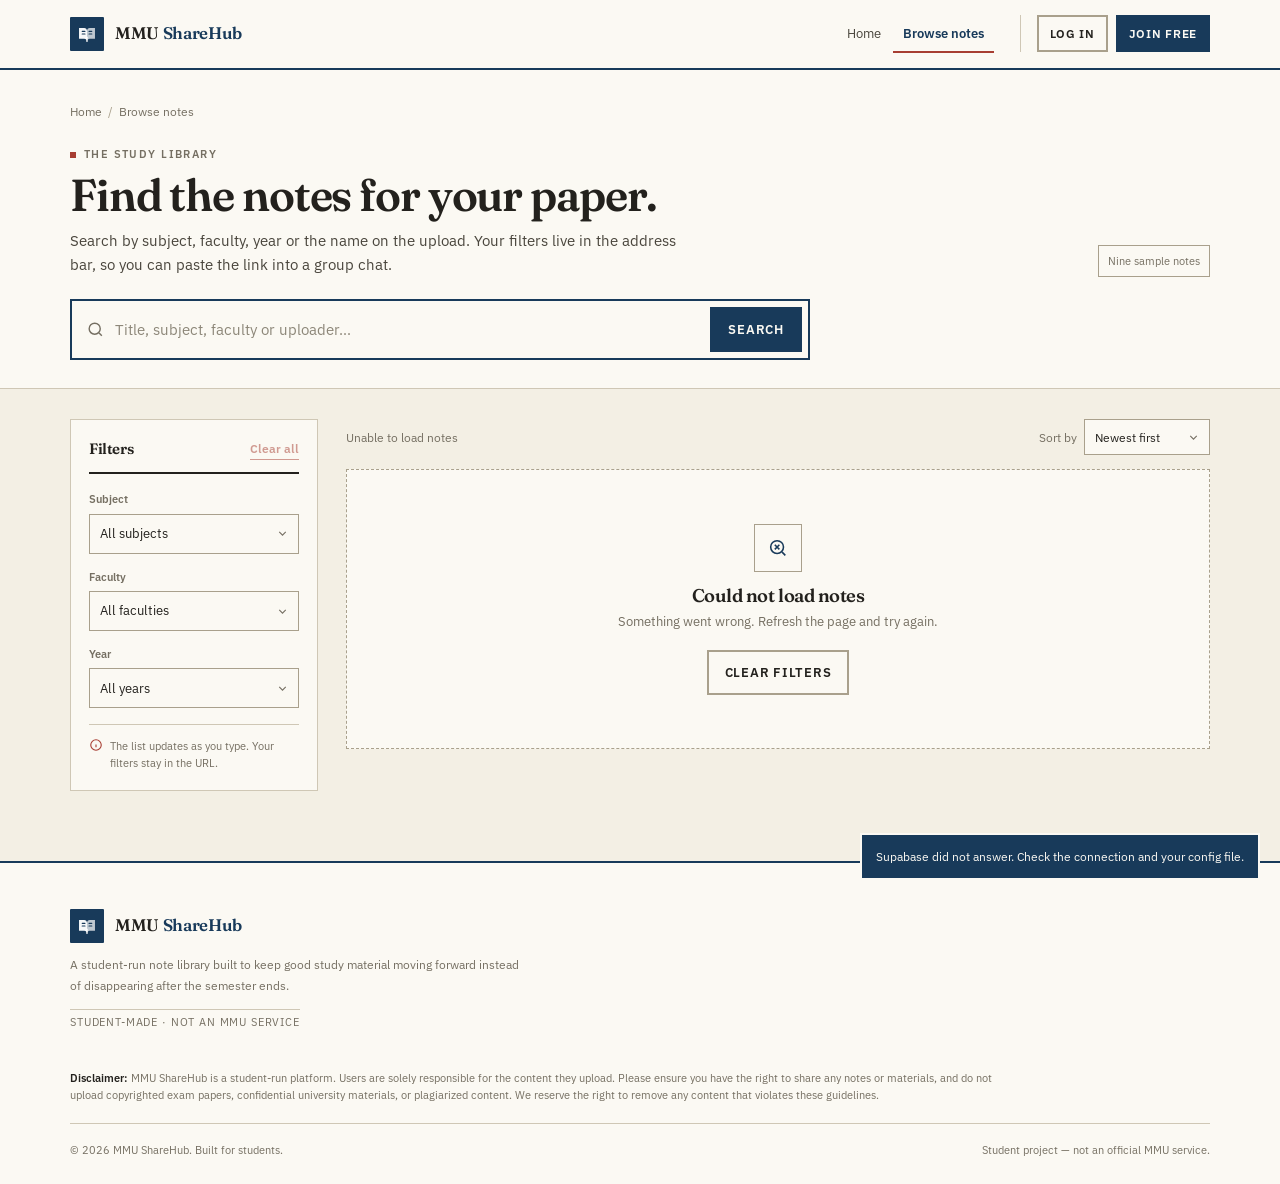
==== commit 69cc016c: "Remove Explore / Account / Project footer link" ====
--- a/browse.html
+++ b/browse.html
@@ -138,18 +138,6 @@
           <p>A student-run note library built to keep good study material moving forward instead of disappearing after the semester ends.</p>
           <span class="footer-note">Student-made · Not an MMU service</span>
         </div>
-        <div class="footer-col">
-          <h2>Explore</h2>
-          <ul><li><a href="index.html">Home</a></li><li><a href="browse.html">Browse notes</a></li><li><a href="browse.html?sort=title">All subjects</a></li><li><a href="browse.html?sort=oldest">Oldest uploads</a></li></ul>
-        </div>
-        <div class="footer-col">
-          <h2>Account</h2>
-          <ul><li><a href="login.html">Log in</a></li><li><a href="register.html">Create account</a></li><li><a href="upload.html">Upload notes</a></li><li><a href="profile.html">My notes</a></li></ul>
-        </div>
-        <div class="footer-col">
-          <h2>Project</h2>
-          <ul><li><a href="README.md" target="_blank" rel="noopener">README</a></li><li><a href="docs/supabase-setup.md" target="_blank" rel="noopener">Supabase setup</a></li><li><a href="docs/deployment.md" target="_blank" rel="noopener">Deployment guide</a></li><li><a href="docs/database-policies.md" target="_blank" rel="noopener">Database policies</a></li></ul>
-        </div>
       </div>
       <div class="footer-disclaimer">
         <strong>Disclaimer:</strong> MMU ShareHub is a student-run platform. Users are solely responsible for the content they upload. Please ensure you have the right to share any notes or materials, and do not upload copyrighted exam papers, confidential university materials, or plagiarized content. We reserve the right to remove any content that violates these guidelines.
--- a/css/styles.css
+++ b/css/styles.css
@@ -643,14 +643,10 @@
 /* ---------- footer ---------- */
 
 .site-footer { border-top: 2px solid var(--stamp); background: var(--sheet); }
-.footer-grid { display: grid; grid-template-columns: 1.5fr repeat(3, minmax(0,1fr)); gap: 36px; padding: 46px 0 34px; }
+.footer-grid { padding: 46px 0 34px; }
 .footer-brand .brand { margin-bottom: 11px; }
-.footer-brand > p { max-width: 310px; color: var(--muted); font-size: .78rem; line-height: 1.65; }
+.footer-brand > p { max-width: 460px; color: var(--muted); font-size: .78rem; line-height: 1.65; }
 .footer-note { display: inline-block; margin-top: 14px; padding: 4px 0; border-top: 1px solid var(--rule); color: var(--muted); font-size: .66rem; letter-spacing: .08em; text-transform: uppercase; }
-.footer-col h2 { margin-bottom: 11px; color: var(--ink); font-family: var(--font-text); font-size: .66rem; font-weight: 700; letter-spacing: .12em; text-transform: uppercase; }
-.footer-col ul { display: grid; gap: 8px; }
-.footer-col a { color: var(--muted); font-size: .78rem; }
-.footer-col a:hover { color: var(--pen); text-decoration: underline; text-underline-offset: 3px; }
 .footer-disclaimer { max-width: 940px; padding-bottom: 18px; color: var(--muted); font-size: .67rem; line-height: 1.65; }
 .footer-disclaimer strong { color: var(--ink); font-weight: 600; }
 .footer-bottom { display: flex; align-items: center; justify-content: space-between; gap: 16px; padding: 18px 0 24px; border-top: 1px solid var(--rule); color: var(--muted); font-size: .68rem; }
@@ -665,7 +661,6 @@
 @media (max-width: 1080px) {
   .hero__grid { gap: 44px; }
   .notes-grid { grid-template-columns: repeat(2, minmax(0,1fr)); }
-  .footer-grid { gap: 26px; }
 }
 
 @media (max-width: 900px) {
@@ -699,8 +694,6 @@
   .reserve-card { width: min(100%, 480px); margin-inline: auto; }
   .section { padding: 52px 0; }
   .cta-band { flex-direction: column; align-items: flex-start; padding: 32px; }
-  .footer-grid { grid-template-columns: repeat(2, minmax(0,1fr)); }
-  .footer-brand { grid-column: 1 / -1; }
 }
 
 @media (max-width: 700px) {
@@ -730,7 +723,7 @@
   .form-grid, .detail-facts { grid-template-columns: 1fr; }
   .detail-actions .btn { flex: 1; }
   .detail-actions .btn-danger { margin-left: 0; }
-  .footer-grid { gap: 26px 20px; padding-top: 38px; }
+  .footer-grid { padding-top: 38px; }
   .footer-bottom { align-items: flex-start; flex-direction: column; gap: 7px; }
   .toast { right: 16px; bottom: 16px; }
 }
@@ -743,8 +736,6 @@
   .section { padding: 44px 0; }
   .gate-card__actions, .cta-band__actions { flex-direction: column; }
   .gate-card__actions .btn, .cta-band__actions .btn { width: 100%; }
-  .footer-grid { grid-template-columns: 1fr; }
-  .footer-brand { grid-column: auto; }
   .auth-form-wrap { padding: 26px 18px; }
   .note-card__date { display: none; }
 }
